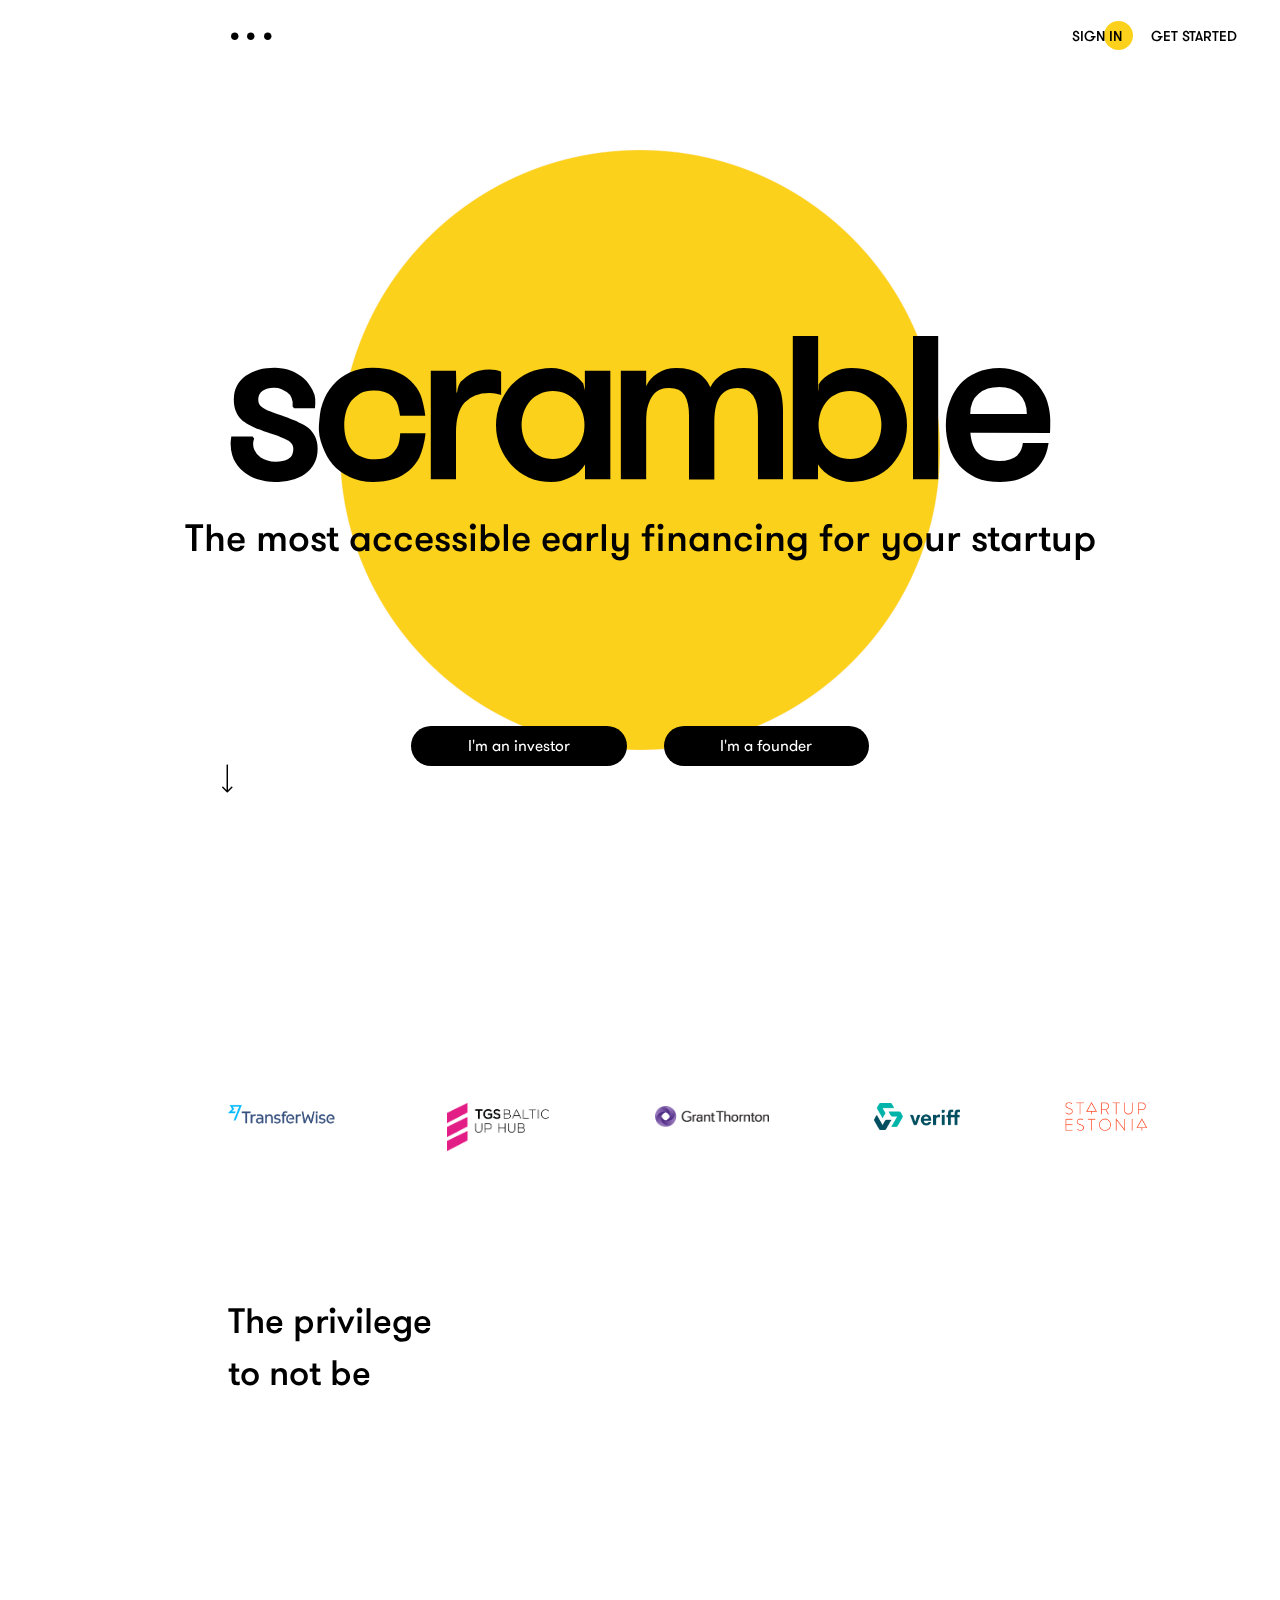
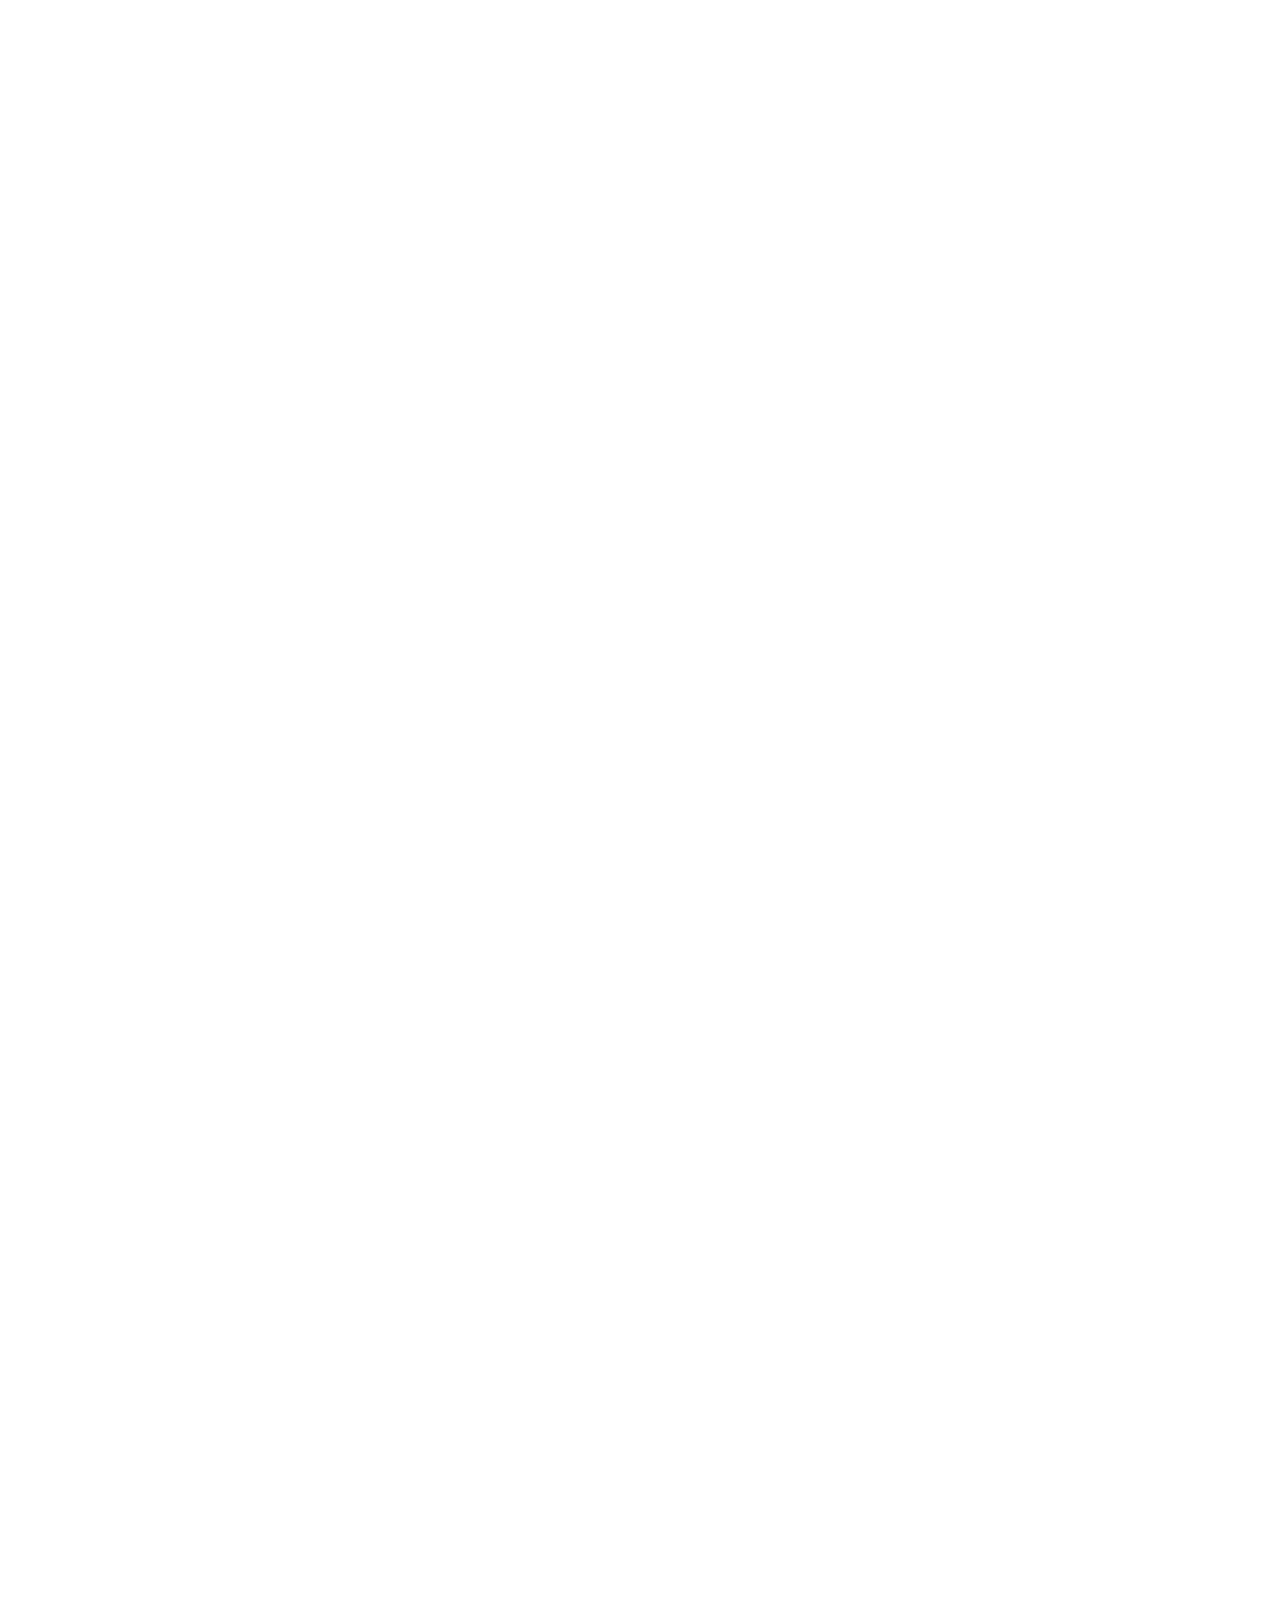
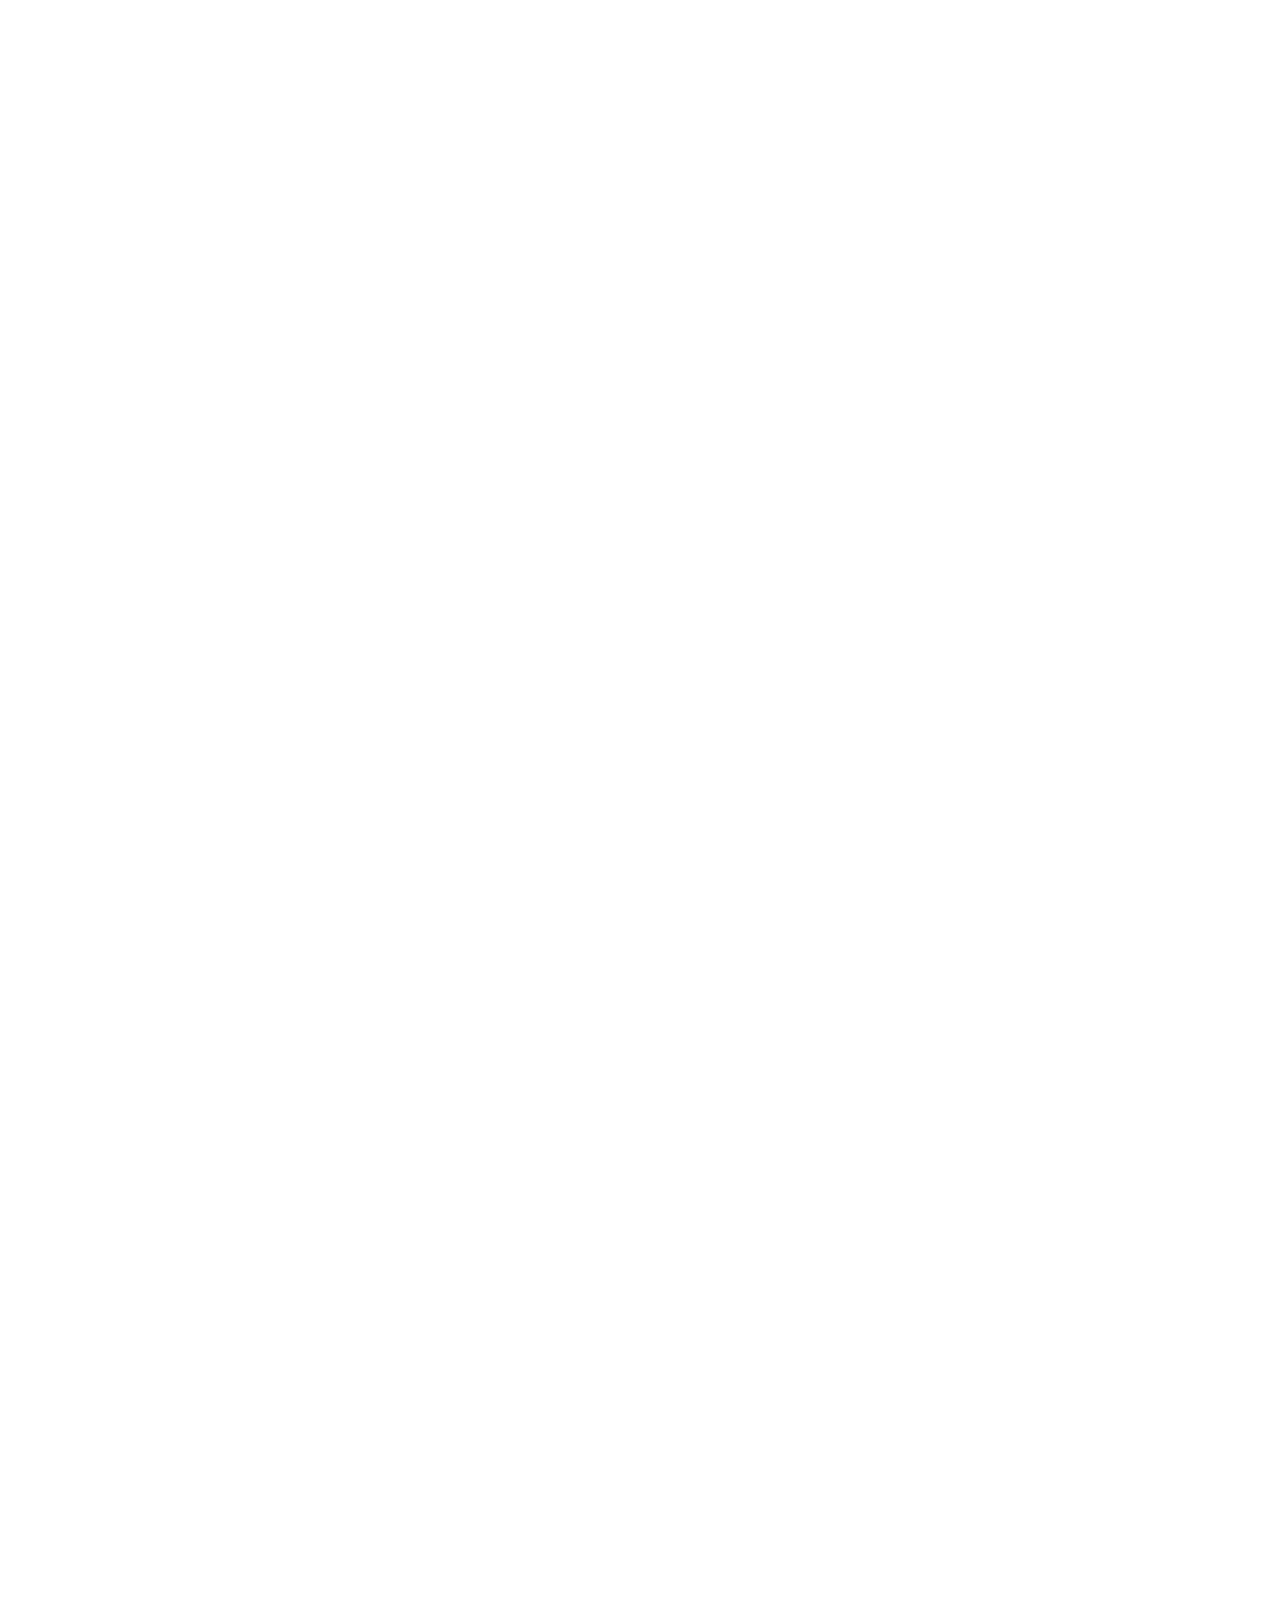
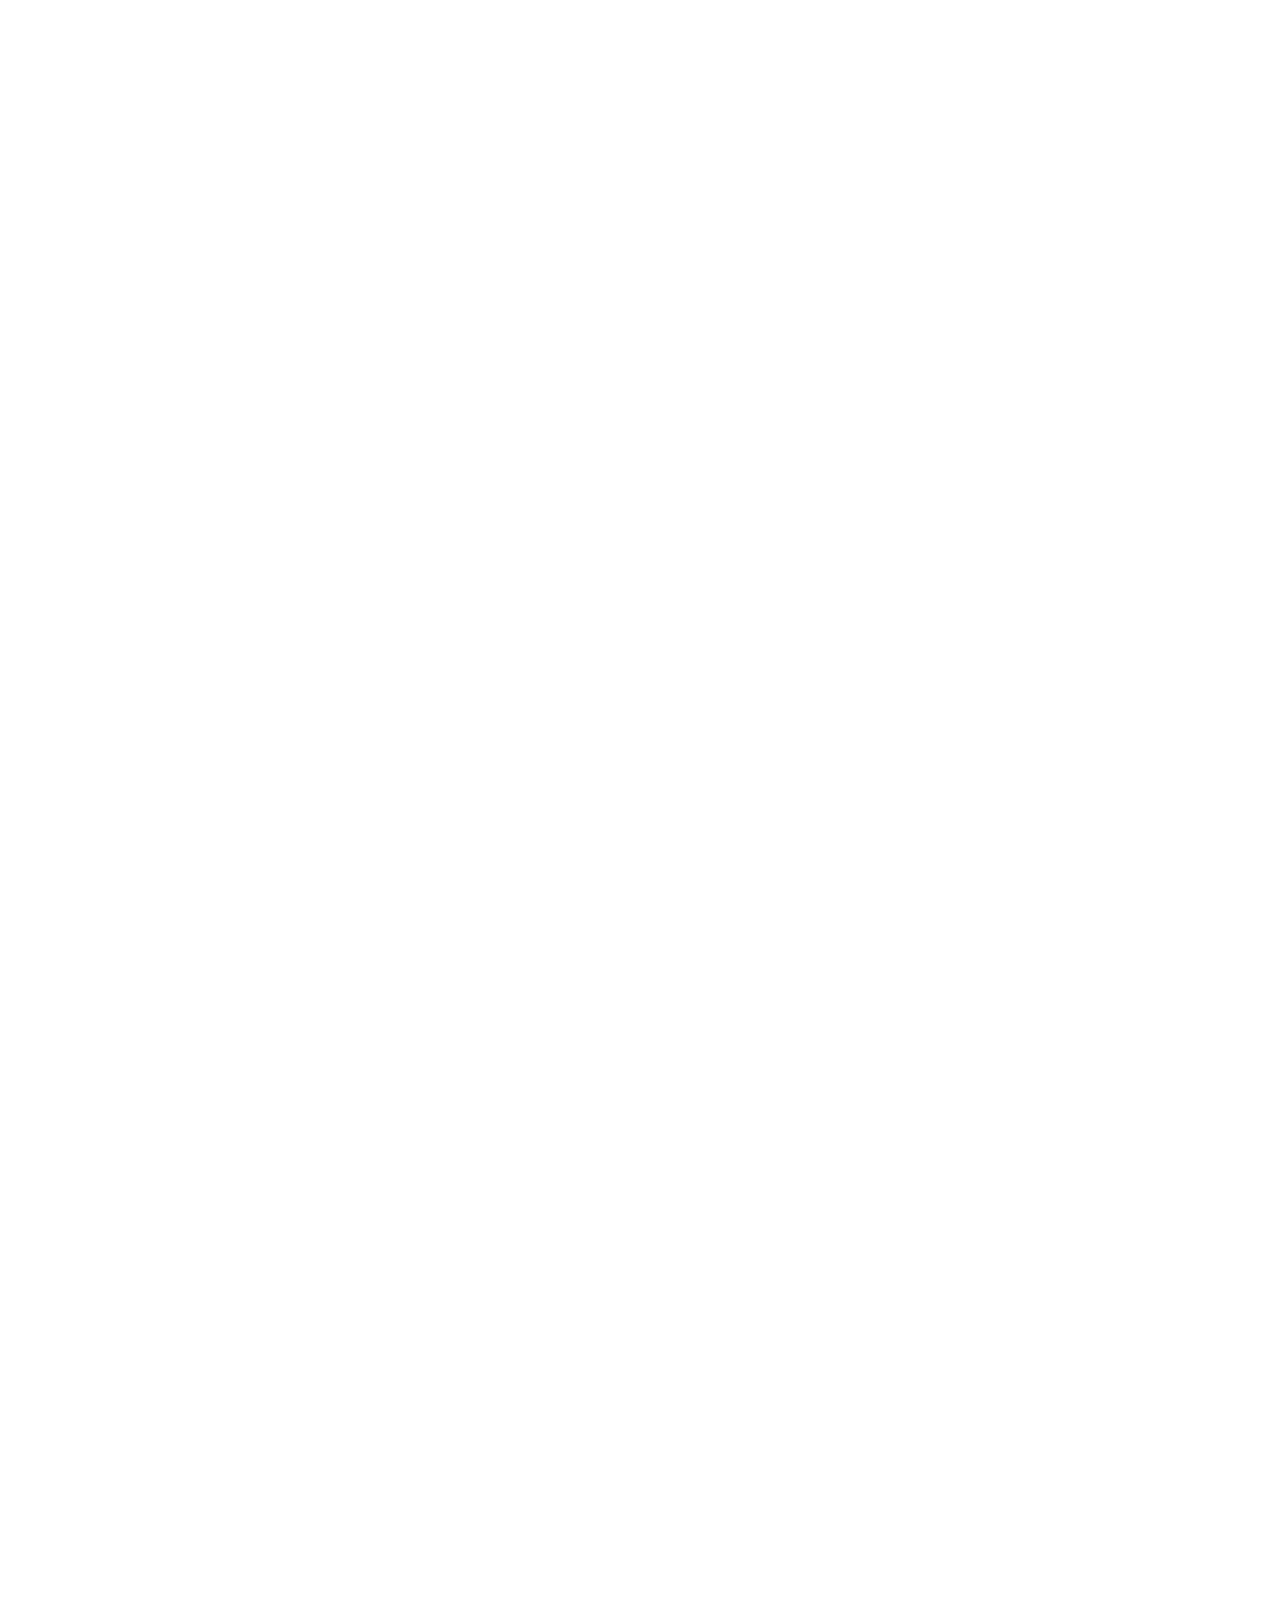
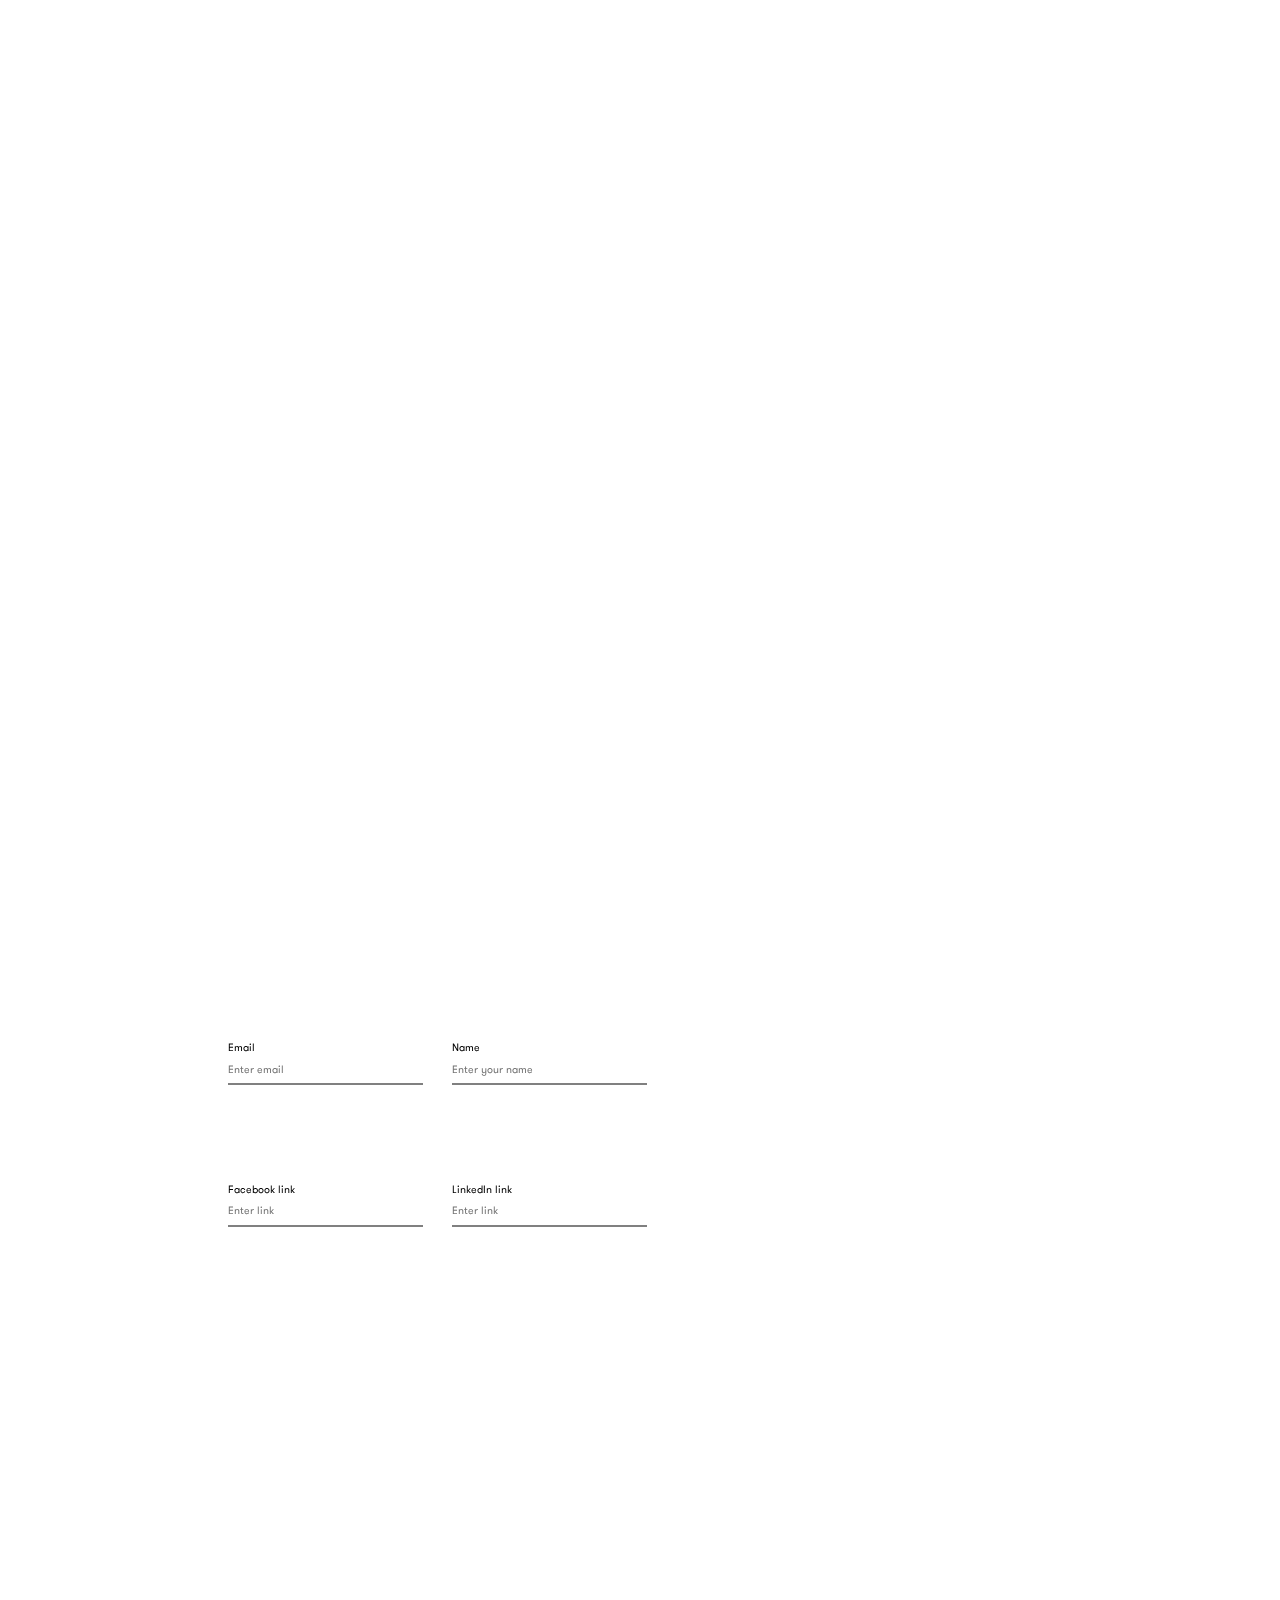
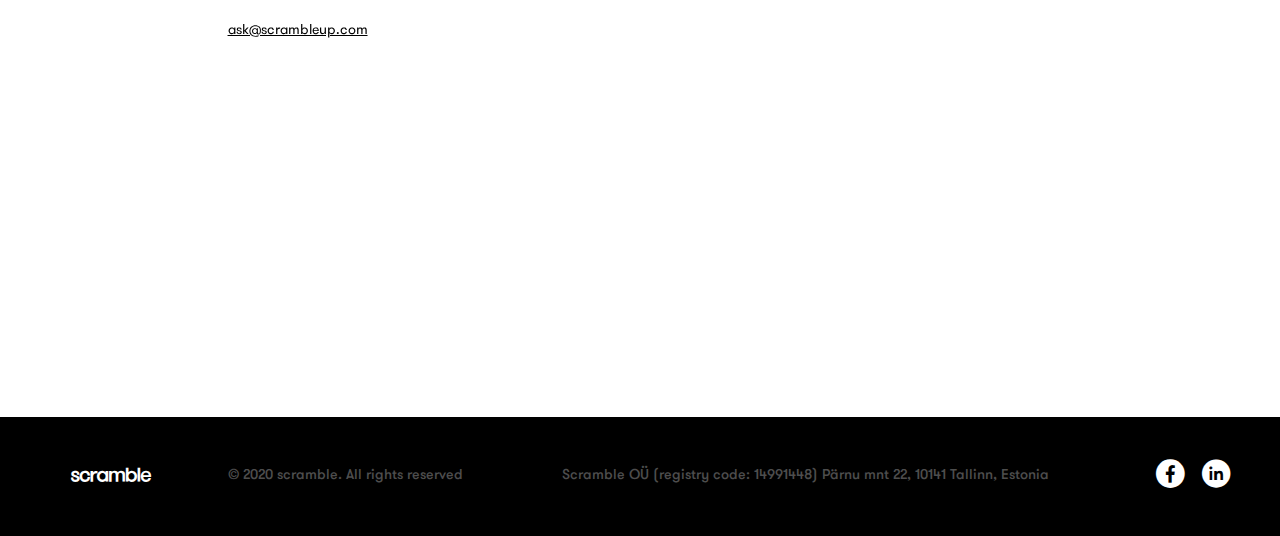
==== index.html @ a555b0b9 "Favicon and content update" ====
<!DOCTYPE html>
<html lang="en">
<head>
  <meta charset="utf-8">
  <meta http-equiv="X-UA-Compatible" content="IE=edge">
  <meta name="viewport" content="width=device-width, initial-scale=1"><!-- Begin Jekyll SEO tag v2.6.1 -->
  <title>scramble | secured startup loans</title>
  <meta name="generator" content="Jekyll v4.0.0"/>
  <meta property="og:title" content="scramble"/>
  <meta property="og:locale" content="en_US"/>
  <meta name="description" content="founder-to-founder growth financing community"/>
  <meta property="og:description" content="founder-to-founder growth financing community"/>
  <link rel="canonical" href="https://scrambleup.com/"/>
  <meta property="og:url" content="https://scrambleup.com/"/>
  <meta property="og:site_name" content="scramble"/>
  <script type="application/ld+json">
    {
      "publisher": {
        "@type": "Organization",
        "logo": {
          "@type": "ImageObject",
          "url": "https://scrambleup.com/favicon.png"
        }
      },
      "headline": "scramble",
      "description": "founder-to-founder growth financing community",
      "@type": "WebSite",
      "name": "scramble",
      "url": "https://scrambleup.com/",
      "@context": "https://schema.org"
    }</script>
  <!-- End Jekyll SEO tag -->
  <link rel="stylesheet" href="/assets/styles.css">
  <link type="application/atom+xml" rel="alternate" href="https://scrambleup.com/feed.xml" title="scramble"/>
  <!--[if lt IE 8]>
  <link rel="stylesheet" href="assets/ie7/ie7.css">
  <![endif]-->
</head>
<body class="loading">
<div id="loader">
  <div>
    <i class="scramble scramble-logo"></i>
    <i id="progress" class="scramble scramble-logo"></i>
  </div>
  <!-- <script src="/assets/loader.js" type="text/javascript"></script> -->
</div>
<header id="header">
  <nav id="main">
    <div class="logo">
      <a href="#header"><i class="scramble scramble-logo"></i></a>
      <!-- <p class="title">We&nbsp;are a&nbsp;friendly source for additional finance</p> -->
      <p class="title">The most accessible early financing for your startup</p>
      <div class="cs-main-links" style="margin-top: 0">
        <a href="https://scrambleup.com" class="cs-main-link">I'm an investor</a>
        <a href="#about" class="cs-main-link">I'm a founder</a>
      </div>
    </div>
    <a id="menu-c" class="" href="#"><i class="scramble scramble-cross"></i></a>
    <div id="menu">
      <div>
        <div class="dots">
          <span><i class="scramble scramble-dot"></i></span>
          <span><i class="scramble scramble-dot"></i></span>
          <span><i class="scramble scramble-dot"></i></span>
          <span><i class="scramble scramble-dot"></i></span>
          <span><i class="scramble scramble-dot"></i></span>
          <span><i class="scramble scramble-dot"></i></span>
        </div>
        <div class="links">
          <a href="#about">Who we are</a>
          <a href="#problem">Problem</a>
          <a href="#solution">Solution</a>
          <a href="#features">Features</a>
          <a href="#contact">Ready to start?</a>
          <a href="#readystart">Contact us</a>
        </div>
      </div>
    </div>
    <a id="login-o" class="dot" href="https://founder.scrambleup.com/sign-in/">Sign in</a>
    <a class="dot cs-getstarted" href="#contact" style="margin-left: 15px">GET STARTED</a>
  </nav>
</header>
<div id="login" class="hidden">
  <div class="login-wrapper">
    <div class="header">
      <div class="logo">
        <i class="scramble scramble-logo"></i>
      </div>
      <a id="login-c" class="dot" href="#"><i class="scramble scramble-cross"></i></a>
    </div>
    <div class="slide">
      <div class="row" style="justify-content: center;">
        <div class="col-20 mcol-60">
          <form>
            <label class="small">Login</label>
            <input type="email" placeholder="Enter email" name="email">
            <label class="small">Password</label>
            <input type="password" placeholder="Enter password" name="password">
            <br>
            <button type="submit" class="btn-outline-circle">Login</button>
          </form>
        </div>
      </div>
    </div>
    <div></div>
  </div>
</div>
<div id="bg-animations" class="header">
  <div class="dot"></div>
</div>
<main class="page-content" aria-label="Content">
  <section id="header">
    <div class="slide"></div>
  </section>
  <section id="about">
    <div class="slide">
      <div class="cs-sponsors-block">
        <p class="cs-sponsors-title">We are proud to work with</p>
        <div class="cs-sponsors-list">
          <a class="cs-sponsors-item">
            <img src="/assets/img/partners/transferwise.png" alt="sponsre">
          </a>

          <a class="cs-sponsors-item cs-sponsors-item-tgs">
            <img src="/assets/img/partners/TGS-Baltic-Up-Hub-transparent.png" alt="sponsre">
          </a>

          <a class="cs-sponsors-item">
            <img src="/assets/img/partners/0_grant_thornton_logo.jpg" alt="sponsre">
          </a>

          <a class="cs-sponsors-item cs-sponsors-item-veriff">
            <img src="/assets/img/partners/veriff.png" alt="sponsre">
          </a>

          <a class="cs-sponsors-item cs-sponsors-item-estonia">
            <img src="/assets/img/partners/startup_estonia.png" alt="sponsre">
          </a>
        </div>
      </div>
      <h1 class="cs-title headline">The privilege </br> to not be <span>rejected</span></h1>
      <p style="padding-right: 12rem">You’ve been investing in yourself for years: competitive college,
        impressive career, strong social networks. Yet when you need money for
        your startup, you’re “not good enough” in 90%+ cases*.
      </p>
      <p style="padding-right: 12rem">Scramble reinvents startup financing. You can get up to €100k loan per
        co-founder based on your background and connections. Because access
        to capital is a privilege that you’ve already earned.
      </p>
      <p class="cs-tooltip">*For example, only 1 out of 100+ applicants gets into Y Combinator, a well-known incubator</p>
    </div>
  </section>
  <section id="problem">
    <div class="slide">
      <div class="row">
        <div class="col-40 mcol-90">
          <p class="headline">For a&nbsp;startup founder, fundraising is&nbsp;the core business process</p>
          <p>Most early stage start-ups are &laquo;default dead&raquo;: <br class="md-none">they will cease to&nbsp;exist
            unless founders raise capital.</p>
        </div>
        <div class="col-60 md-none">
          <div class="row">
            <div class="col-25">
            </div>
            <div class="col-25">
              <div class="dot"></div>
            </div>
            <div class="col-25">
              <div class="dot"></div>
            </div>
            <div class="col-25">
              <div class="dot"></div>
            </div>
            <div class="col-25">
              <div class="dot"></div>
            </div>
            <div class="col-25">
              <div class="dot"></div>
            </div>
            <div class="col-25">
              <div class="dot"></div>
            </div>
            <div class="col-25">
              <div class="dot"></div>
            </div>
          </div>
        </div>
      </div>
      <div class="row">

        <div class="col-40 mcol-90">
          <div class="row">
            <div class="col-40 mcol-50">
              <div class="dot coin"></div>
            </div>
            <div class="d-none mcol-50">
              <div class="dot watch"></div>
            </div>
          </div>
        </div>
        <div class="col-60 mcol-100">
          <div class="row">
            <div id="fundrising-time" class="col-50 mcol-90">
              <p><span>15-50</span><span>%</span></p>
              <p>your time dealing with fundraising<br> one way or&nbsp;another</p>
            </div>
            <div class="col-25 md-none" style="position: relative;">
              <div class="dot"></div>
            </div>
          </div>
        </div>
      </div>
    </div>
    <script type="text/javascript">
      function shuffleArray(array) {
        for (var i = array.length - 1; i > 0; i--) {
          var j = Math.floor(Math.random() * (i + 1));
          var temp = array[i];
          array[i] = array[j];
          array[j] = temp;
        }
      }

      let p_dots_type = ['coin', 'watch'];
      // let p_dots_tooltip = ['Good time!', 'Bad time!'];
      let p_dots_type_length = p_dots_type.length;
      let p_dots = document.querySelectorAll("#problem .slide .dot");
      let p_dots_types_list = Array(p_dots.length).fill(0).fill(1, (p_dots.length / 2).toFixed(0));
      shuffleArray(p_dots_types_list);

      p_dots.forEach(function (item, i) {
        item.classList.contains("coin") || item.classList.contains("watch") ? 0 : item.classList.add(p_dots_type[p_dots_types_list[i]]);
        // let tooltip = document.createElement('span');
        // tooltip.innerHTML = p_dots_tooltip[p_dots_types_list[i]];
        // tooltip.className = "tooltip hide";

        item.addEventListener('click', function (e) {
          item.classList.toggle('clicked');
          // tooltip.classList.remove('hide');
          // setTimeout(function () {
          //   tooltip.classList.add('hide');
          // }, 1000);
        }, false);
      });
    </script>
  </section>
  <section id="problem1">
    <div class="slide">
      <div class="row">
        <div class="col-60 mcol-90">
          <p class="headline">Scramble enables </br>
            founders to get an up </br>
            to €250k startup loan.
          </p>
          <p class="headline">
            No equity. No collateral. </br>
            No BS.
          </p>
        </div>
        <div class="col-40 mcol-90">
          <div class="row">
            <div class="col-66" style="position: relative; margin-left: 5rem;">
              <div class="dot coin"></div>
              <!-- <div class="dot"></div> -->
              <!-- <span class="tooltip">Find investor,<br>if you have time</span> -->
            </div>
          </div>
        </div>
      </div>
      <div class="row cs-bs-row">
        <div class="spoiler cs-spoiler" >
          BS is a technical term invoked by founders when faced with the dark side of many traditional startup financing providers, including, but not limited to:
          <div>excessive communications via email, messengers, video chats, one-on-one interviews, many-on-one interviews, follow-up meetings, company visits, sponsored events, etc.;</div>
          <div>unpredictable and unstructured deal closing process, unclear timing and lack of deadline discipline, back-and-forth on specific terms, lack of clarity, reneging on promises, multiple requests for extra information and documentation, etc.;</div>
          <div>committee decision-making, bureaucracy, slow documentation turn-around, conditions precedent, conditions subsequent, disbursement tranches with KPIs, ongoing terms re-negotiations, etc.;</div>
          <div>hidden founder-unfriendly terms and provisions, excessive fine print, multiple extra charges and commissions, unreasonable insurance and service fees, etc.;</div>
          <div>arcane covenants and reporting requirements, highly customized metrics dashboards, etc.;</div>
          <div>governance complications, loss of agility, managerial time abuse, endless presentations, low value-add discussions, inability to deal with changing landscape and emergencies, etc.;</div>
          <div>disregard for the founding team’s vision, abuse of founders’ commitment to the company, backroom politics, conflicts of interest, self-dealing, accountability avoidance.</div>
        </div>
      </div>
    </div>
    <script type="text/javascript">
      let spoilers = document.querySelectorAll(".spoiler");
      spoilers.forEach(function (item) {
        item.insertAdjacentHTML('afterend', '<p class="toggle"><i class="scramble scramble-dot"></i><i class="scramble scramble-dot"></i><i class="scramble scramble-dot"></i></p>');
        item.nextSibling.addEventListener('click', function (e) {
          item.classList.toggle('more');
        }, false);
      });
    </script>
  </section>
  <section id="solution">
    <div class="slide">
      <div class="row">
        <div class="col-55 mcol-90">
          <p class="headline"> <b>Founders</b> play crucial role </br> in deciding who gets funded </br> on the platform</p>
          <p>Scramble provides  financing in a three-step process</p>
        </div>
        <div class="col-33 mcol-90" style="margin: 0.7rem 0 0 -0.6rem;"></div>
      </div>
      <div class="row">
        <div class="col-90 mcol-90">
          <ol class="dot v-scroll cs-threecircles">
            <li class="col-33 mcol-66">
              <p>Scramble pre-approves credit limit to each founder based on the estimate of lifetime personal income</p>
            </li>
            <li class="col-33 mcol-66">
              <p>Investors set preferences for the risk level and types of founders they want to fund</p>
            </li>
            <li class="col-33 mcol-66">
              <p>Founders decide who is actually funded using mutual insurance</p>
            </li>
          </ol>
        </div>
      </div>
      <div class="row d-none controls">
        <div class="mcol-33">
          <a href="" id="s_left" data-caption="prev" class="btn-outline-circle"><i
            class="scramble scramble-arrow-left"></i></a>
        </div>
        <div class="mcol-20 info">
          <span class="">1/3</span>
        </div>
        <div class="mcol-33">
          <a href="" id="s_right" data-caption="next" class="btn-outline-circle"><i
            class="scramble scramble-arrow-right"></i></a>
        </div>
      </div>
    </div>
    <script type="text/javascript">
      let s0_control_left = document.querySelector("#solution a#s_left");
      let s0_control_right = document.querySelector("#solution a#s_right");
      let s0_control_info = document.querySelector("#solution .info span");
      let s0_v_scroll = document.querySelector("#solution ol.dot");
      let s0_controls_targets = document.querySelectorAll("#solution ol.dot>li");

      let s0_v_scroll_current = 1;
      let s0_v_scroll_total = s0_controls_targets.length;

      let s0_scroll_x = Array.from(s0_controls_targets, item => item.offsetLeft);

      // console.log(s0_scroll_x);
      function xScrollTo(target, to) {
        const start = target.scrollLeft; // || target.scrollX || target.pageXOffset;
        const time = Date.now();
        const duration = 250;//Math.abs(start - to);

        if (duration !== 0) {
          requestAnimationFrame(step);
        }

        function step() {
          var dx = Math.min(1, (Date.now() - time) / duration);
          var pos = start + (to - start) * easeInOutQuad(dx);
          target.scrollTo(pos, 0);

          if (dx < 1) {
            requestAnimationFrame(step);
          }
        }
      }

      function easeInOutQuad(t) {
        return t < 0.5 ? 2 * t * t : -1 + (4 - 2 * t) * t;
      }

      function v_scroll(i) {

        // s0_v_scroll.scrollTo(s0_scroll_x[i-1],0);
        xScrollTo(s0_v_scroll, s0_scroll_x[i - 1]);
      }

      v_scroll(s0_v_scroll_current);

      [s0_control_left, s0_control_right].forEach(function (item) {
        item.addEventListener('click', function (e) {
          e.preventDefault();
          // console.log("in");
          // console.log(item.dataset.caption);
          s0_v_scroll_current += item.dataset.caption === "next" ? 1 : -1;

          s0_v_scroll_current = s0_v_scroll_current < 1 ? s0_v_scroll_total : s0_v_scroll_total < s0_v_scroll_current ? 1 : s0_v_scroll_current;

          v_scroll(s0_v_scroll_current);
        });
      });
      s0_v_scroll.addEventListener('scroll', function (e) {
        let curr = 1;
        let x_scroll = e.currentTarget.scrollLeft + e.currentTarget.clientWidth / 2;
        for (let i = 1; i < s0_v_scroll_total; i++) {
          // if ( x_scroll >= s0_scroll_x[i-1]
          //   && x_scroll < s0_scroll_x[i] ) {
          //   curr = i;
          // }
          // else
          if (x_scroll >= s0_scroll_x[i]) {
            curr = i + 1;
          }
        }
        // console.log(curr);
        s0_v_scroll_current = curr;
        s0_control_info.innerHTML = curr + " / " + s0_v_scroll_total;
        s0_controls_targets.forEach(function (target) {
          target.classList.remove("active");
        });
        s0_controls_targets[curr - 1].classList.add("active");
      });

    </script>
  </section>
  <section id="solution1">
    <div class="slide">
      <div class="row">
        <div class="col-40 mcol-90">
          <p class="headline">High-trust founder community</p>
          <p>
            Trust among founder members is at the heart of
            the value that <b>scramble</b> platform provides.
            Founders are mutually validated using peer-topeer mutual insurance mechanism
          </p>
        </div>
        <div class="col-40 mcol-90" style="margin: 0.7rem 0 0 0;"></div>
      </div>
      <div id="s1_faces" class="row" style="margin-top: 5rem;">
        <div class="col-20 mcol-50">
          <div class="btn-face">
            <div class="bg face-1" data-face="url('/assets/img/face1.png')"></div>
            <video muted playsinline poster="/assets/img/face1.png">
              <source src="/assets/img/bg-yellow/face1.mp4" type="video/mp4"></source>
            </video>
            <!-- <span class="tooltip hide">Hi, I'm James Franco <i class="">1</i></span> -->
            <div class="add"></div>
          </div>
        </div>
        <div class="col-20 mcol-50">
          <div class="btn-face">
            <div class="bg face-6" data-face="url('/assets/img/face6.png')"></div>
            <video muted playsinline poster="/assets/img/face6.png">
              <source src="/assets/img/bg-yellow/face6.mp4" type="video/mp4"></source>
            </video>
            <!-- <span class="tooltip hide">Hi, I'm <br>Joshua Doe <br><i class="">6</i></span> -->
            <div class="add"></div>
          </div>
        </div>
        <div class="col-20 mcol-50 md-none">
          <div class="btn-face">
            <div class="bg face-3" data-face="url('/assets/img/face3.png')"></div>
            <video muted playsinline poster="/assets/img/face3.png">
              <source src="/assets/img/bg-yellow/face3.mp4" type="video/mp4"></source>
            </video>
            <!-- <span class="tooltip hide">Hi, I'm Don Franco <i class="">3</i></span> -->
            <div class="add"></div>
          </div>
        </div>
        <div class="col-20 mcol-50 md-none">
          <div class="btn-face">
            <div class="bg face-4" data-face="url('/assets/img/face4.png')"></div>
            <video muted playsinline poster="/assets/img/face4.png">
              <source src="/assets/img/bg-yellow/face4.mp4" type="video/mp4"></source>
            </video>
            <!-- <span class="tooltip hide">Hi, I'm Felicia Franco <i class="">4</i></span> -->
            <div class="add"></div>
          </div>
        </div>
        <div class="col-20 mcol-50 md-none">
          <div class="btn-face">
            <div class="bg face-5" data-face="url('/assets/img/face5.png')"></div>
            <video muted playsinline poster="/assets/img/face5.png">
              <source src="/assets/img/bg-yellow/face5.mp4" type="video/mp4"></source>
            </video>
            <!-- <span class="tooltip hide">Hi, I'm <br>Joshua Doe <br><i class="">5</i></span> -->
            <div class="add"></div>
          </div>
        </div>
      </div>
    </div>
    <script type="text/javascript">
      let s1_faces = document.querySelector("#s1_faces");
      let s1_face_adds = s1_faces.querySelectorAll("#solution1 .btn-face .add");
      s1_face_adds.forEach(function (face_add) {
        let face = face_add.parentNode;
        let face_video = face.querySelector("video");
        // let face_tooltip = face.querySelector(".tooltip");

        face_add.addEventListener('click', function (e) {
          face.classList.toggle("selected");
          face.classList.add("playing");
          // face_tooltip.classList.remove("hide");
          if (s1_faces.querySelectorAll(".btn-face.selected").length > 0) {
            s1_faces.classList.add("selected");
          } else {
            s1_faces.classList.remove("selected");
          }
          face_video.play();
        });
        face_video.addEventListener('ended', function (e) {
          face.classList.remove("playing");
          // face_tooltip.classList.add("hide");
        });
      });
    </script>
  </section>
  <section id="solution2">
    <div class="slide">
      <div class="row">
        <div class="col-40 mcol-90" style="padding-top: 3rem;">
          <p class="headline">Mutual insurance pool is your calculated bet on the trustworthy founders</p>
        </div>
        <div class="col-60 mcol-90" style="margin-bottom: 3em;">
          <svg xmlns="http://www.w3.org/2000/svg" viewBox="0 0 400 50">
            <defs>
              <marker id="arrowhead" viewBox="0 0 10 10" refX="9" refY="5" markerWidth="6" markerHeight="6"
                      orient="auto">
                <path d="M 0 0 L 10 5 L 0 10"></path>
              </marker>
            </defs>
            <g fill="none" stroke="black" stroke-width="2" marker-end="url(#arrowhead)">
              <path id="arrow-1" d="M100,45 Q 200,-40 300,45">
                <animate attributeType="XML" attributeName="d"
                         begin="2s" dur="2s" fill="remove" repeatCount="indefinite"
                         keyTimes="0;0.2;0.4;0.6;0.8;1"
                         values="M100,45 Q 100,45 105,40;
                              M100,45 Q 125,25 150,13;
                              M100,45 Q 150,5 200,5;
                              M100,45 Q 175,-20 250,13;
                              M100,45 Q 200,-40 300,45;
                              M100,45 Q 200,-40 300,45;"/>
              </path>
            </g>
          </svg>
          <div class="row">
            <div class="col-40">
              <div class="btn-face">
                <div class="bg face-1"></div>
                <video muted playsinline poster="/assets/img/face1.png">
                  <source src="/assets/img/bg-yellow/face1.mp4" type="video/mp4"></source>
                </video>
              </div>
            </div>
            <div class="col-40" style="margin-left: auto">
              <div class="btn-face">
                <div class="bg face-6"></div>
                <video muted playsinline poster="/assets/img/face6.png">
                  <source src="/assets/img/bg-yellow/face6.mp4" type="video/mp4"></source>
                </video>
              </div>
            </div>
          </div>
          <svg xmlns="http://www.w3.org/2000/svg" viewBox="0 0 400 50">
            <defs>
              <marker id="arrowhead" viewBox="0 0 10 10" refX="9" refY="5" markerWidth="6" markerHeight="6"
                      orient="auto">
                <path d="M 0 0 L 10 5 L 0 10"></path>
              </marker>
            </defs>
            <g fill="none" stroke="black" stroke-width="2" marker-end="url(#arrowhead)">
              <path id="arrow-1" d="M300,5 Q 200,90 100,5">
                <animate attributeType="XML" attributeName="d"
                         begin="2s" dur="2s" fill="remove" repeatCount="indefinite"
                         keyTimes="0;0.2;0.4;0.6;0.8;1"
                         values="M300,5 Q 300,5 295,10;
                              M300,5 Q 275,25 250,35;
                              M300,5 Q 250,45 200,45;
                              M300,5 Q 225,70 150,35;
                              M300,5 Q 200,90 100,5;
                              M300,5 Q 200,90 100,5;"/>
              </path>
            </g>
          </svg>
        </div>
      </div>
      <div class="row">
        <div class="col-50 mcol-90" style="display: flex; align-items: flex-start; margin-top: -4rem;">
          <ul class="sm-dot hidden">
            <li class="col-50 mcol-100">Startups in a pool agree to insure investors against default by a founder on her/his personal obligations. Insurance is triggered if a founder of a failed startup refuses to repay their startup’s debt from personal income</li>
            <li class="col-50 mcol-100">Startups contribute up to 20% of the principal borrowed for mutual insurance</li>
            <li class="col-50 mcol-100">Each startup voluntarily selects their mutual insurance partners. A startup must have at least 4 mutual insurance partners to be eligible for funding</li>
            <li class="col-50 mcol-100">No&nbsp;more than&nbsp;25% of&nbsp;the loan amount per one swap partner</li>
          </ul>
          <a class="btn-add"></a>
        </div>
        <!-- <div class="col-10">
        </div> -->
      </div>
    </div>
    <script type="text/javascript">
      let s2_ul_sm_dot = document.querySelector("#solution2 ul.sm-dot");
      let s2_svg = document.querySelectorAll("#solution2 svg");
      let s2_face_videos = document.querySelectorAll("#solution2 .btn-face video");
      s2_face_videos.forEach(function (v) {
        v.pause();
      });
      s2_svg.forEach(function (svg) {
        svg.pauseAnimations();
      });
      document.querySelector("#solution2 .btn-add").addEventListener('click', function (e) {
        // console.log(s2_svg)
        s2_svg.forEach(function (svg) {
          svg.animationsPaused() ? svg.unpauseAnimations() : svg.pauseAnimations();
        });
        s2_face_videos.forEach(function (v) {
          v.play();
        });
        this.classList.toggle('visible');
        s2_ul_sm_dot.classList.toggle('visible');
        s2_ul_sm_dot.classList.toggle('hidden');

      });

    </script>
  </section>


  <section id="solution3">
    <div class="slide">
      <div class="row cs-financing">
        <div class="col-50 mcol-90 cs-financing-block" style="position: relative; min-height: 15em;">
          <div class="s3_targets active">
            <!-- <p class="headline">Your financing works well in&nbsp;case of&nbsp;both company success and failure</p> -->
            <p class="headline">Financing remains founder-friendly regardless if&nbsp;your company succeeds or&nbsp;fails</p>
            <p></p>
          </div>
          <div class="s3_targets">
            <p class="headline">If&nbsp;my&nbsp;company succeeds</p>
            <!-- <p>In&nbsp;this case, even if&nbsp;all pairs of&nbsp;swaps fail, the cost of&nbsp;money will still be&nbsp;10&nbsp;times lower than for equity investments</p> -->
            <p>Worst case, I repay 1.2x the original principal. That would happen if startups I selected for a mutual insurance pool have failed and then their founders refused/failed to repay their personal obligations. In such worst case, my own cost of money is still 10x lower than for an equity investment</p>
          </div>
          <div class="s3_targets">
            <p class="headline">If&nbsp;my&nbsp;company fails</p>
            <!-- <p <p>at&nbsp;least part (if&nbsp;not all) of&nbsp;my&nbsp;debt will be&nbsp;repaid <br>by&nbsp;successful swap pairs</p> -->
            <p>My mutual insurance partners will keep repaying my debt to the investors on the original schedule. In the meantime, I have 60 months to gradually repay the unpaid original borrowed amount at a low interest rate (5%) back to my insurance partners. I’m not personally liable for the unpaid accumulated interest, late payment charges, or other fees of my failed startup</p>
          </div>
          <!-- <div style="padding: 7rem;"></div> -->
        </div>
        <div class="col-50 mcol-90">
          <div class="row cs-financing-buttons">
            <div class="col-33 md-none">
            </div>
            <div class="col-33 mcol-50">
              <a class="btn-outline-circle" data-target="1">Success</a>
            </div>
            <div class="col-33 mcol-50">
              <a class="btn-outline-circle" data-target="2">Failure</a>
            </div>
          </div>
        </div>
      </div>
      <div class="row faces md-none">
        <div class="col-30" style="position: relative;">
          <div class="row">
            <div class="col-40" style="margin-top: 5rem;">
              <div id="s3-arrow-6" class="left" style="width: 14rem; height: 2rem;">
                <svg xmlns="http://www.w3.org/2000/svg" viewBox="0 0 115 16">
                  <defs>
                    <marker id="startarrow" viewBox="0 0 10 10" refX="5" refY="5" markerWidth="4" markerHeight="4"
                            orient="auto">
                      <path d="M 0 5 L 10 0 L 10 10"></path>
                    </marker>
                    <marker id="endarrow" viewBox="0 0 10 10" refX="5" refY="5" markerWidth="4" markerHeight="4"
                            orient="auto">
                      <path d="M 0 0 L 10 5 L 0 10"></path>
                    </marker>
                  </defs>
                  <path fill="none" stroke="black" stroke-width="1.5" marker-end="url(#endarrow)"
                        d="M110,5 Q 50,20 5,5">

                  </path>
                </svg>
              </div>
              <div class="btn-face">
                <div class="bg face-6"></div>
                <video muted playsinline poster="/assets/img/face6.png">
                  <source src="/assets/img/bg-yellow/face6.mp4" type="video/mp4"></source>
                </video>
              </div>
            </div>
            <div class="col-40">
              <div id="s3-arrow-7" class="left" style="width: 6rem;">
                <svg xmlns="http://www.w3.org/2000/svg" viewBox="0 0 50 20">
                  <defs>
                    <marker id="startarrow" viewBox="0 0 10 10" refX="9" refY="5" markerWidth="4" markerHeight="4"
                            orient="auto">
                      <path d="M 0 5 L 10 0 L 10 10"></path>
                    </marker>
                    <marker id="endarrow" viewBox="0 0 10 10" refX="9" refY="5" markerWidth="4" markerHeight="4"
                            orient="auto">
                      <path d="M 0 0 L 10 5 L 0 10"></path>
                    </marker>
                  </defs>
                  <path fill="none" stroke="black" stroke-width="1.5" marker-end="url(#endarrow)" d="M45,15 Q 35,5 5,5">

                  </path>
                </svg>
              </div>
              <div class="btn-face">
                <div class="bg face-7"></div>
                <video muted playsinline poster="/assets/img/face7.png">
                  <source src="/assets/img/bg-yellow/face7.mp4" type="video/mp4"></source>
                </video>
              </div>
            </div>
            <div class="col-40" style="margin: auto;">
              <div id="s3-arrow-3" class="left" style="margin-top: 0; width: 9rem;">
                <svg xmlns="http://www.w3.org/2000/svg" viewBox="0 0 70 25">
                  <defs>
                    <marker id="startarrow" viewBox="0 0 10 10" refX="9" refY="5" markerWidth="4" markerHeight="4"
                            orient="auto">
                      <path d="M 0 5 L 10 0 L 10 10"></path>
                    </marker>
                    <marker id="endarrow" viewBox="0 0 10 10" refX="9" refY="5" markerWidth="4" markerHeight="4"
                            orient="auto">
                      <path d="M 0 0 L 10 5 L 0 10"></path>
                    </marker>
                  </defs>
                  <path fill="none" stroke="black" stroke-width="1.5" marker-end="url(#endarrow)"
                        d="M65,5 Q 40,20 5,20">

                  </path>
                </svg>
              </div>
              <div class="btn-face">
                <div class="bg face-3"></div>
                <video muted playsinline poster="/assets/img/face3.png">
                  <source src="/assets/img/bg-yellow/face3.mp4" type="video/mp4"></source>
                </video>
              </div>
            </div>
          </div>
        </div>
        <div class="col-25">
          <div class="btn-face">
            <div class="bg face-1"></div>
            <video muted playsinline poster="/assets/img/face1.png">
              <source src="/assets/img/bg-yellow/face1.mp4" type="video/mp4"></source>
            </video>
          </div>
        </div>
        <div class="col-30" style="position: relative; margin-left: 3rem;">
          <div class="row faces">
            <div class="col-40">
              <div id="s3-arrow-2" class="right" style="width: 5rem; margin-left: -5rem; height:2rem;">
                <svg xmlns="http://www.w3.org/2000/svg" viewBox="0 0 40 16">
                  <defs>
                    <marker id="startarrow" viewBox="0 0 10 10" refX="9" refY="5" markerWidth="4" markerHeight="4"
                            orient="auto">
                      <path d="M 0 5 L 10 0 L 10 10"></path>
                    </marker>
                    <marker id="endarrow" viewBox="0 0 10 10" refX="9" refY="5" markerWidth="4" markerHeight="4"
                            orient="auto">
                      <path d="M 0 0 L 10 5 L 0 10"></path>
                    </marker>
                  </defs>
                  <path fill="none" stroke="black" stroke-width="1.5" marker-end="url(#endarrow)" d="M5,15 Q 20,5 35,5">

                  </path>
                </svg>
              </div>
              <div class="btn-face">
                <div class="bg face-2"></div>
                <video muted playsinline poster="/assets/img/face2.png">
                  <source src="/assets/img/bg-yellow/face2.mp4" type="video/mp4"></source>
                </video>
              </div>
            </div>
            <div class="col-40" style="margin-top: 4rem; margin-left: auto;">
              <div id="s3-arrow-5" class="right" style="width: 18rem; margin-left: -18rem;">
                <svg xmlns="http://www.w3.org/2000/svg" viewBox="0 0 144 22">
                  <defs>
                    <marker id="startarrow" viewBox="0 0 10 10" refX="9" refY="5" markerWidth="4" markerHeight="4"
                            orient="auto">
                      <path d="M 0 5 L 10 0 L 10 10"></path>
                    </marker>
                    <marker id="endarrow" viewBox="0 0 10 10" refX="9" refY="5" markerWidth="4" markerHeight="4"
                            orient="auto">
                      <path d="M 0 0 L 10 5 L 0 10"></path>
                    </marker>
                  </defs>
                  <path fill="none" stroke="black" stroke-width="1.5" marker-end="url(#endarrow)"
                        d="M5,10 Q 70,20 140,5">

                  </path>
                </svg>
              </div>
              <div class="btn-face">
                <div class="bg face-5"></div>
                <video muted playsinline poster="/assets/img/face5.png">
                  <source src="/assets/img/bg-yellow/face5.mp4" type="video/mp4"></source>
                </video>
              </div>
            </div>
            <div class="col-40" style="margin-left: 4rem;">
              <div id="s3-arrow-4" class="right" style="width: 10rem; margin-left: -10rem; margin-top: 1rem;">
                <svg xmlns="http://www.w3.org/2000/svg" viewBox="0 0 80 30">
                  <defs>
                    <marker id="startarrow" viewBox="0 0 10 10" refX="9" refY="5" markerWidth="4" markerHeight="4"
                            orient="auto">
                      <path d="M 0 5 L 10 0 L 10 10"></path>
                    </marker>
                    <marker id="endarrow" viewBox="0 0 10 10" refX="9" refY="5" markerWidth="4" markerHeight="4"
                            orient="auto">
                      <path d="M 0 0 L 10 5 L 0 10"></path>
                    </marker>
                  </defs>
                  <path fill="none" stroke="black" stroke-width="1.5" marker-end="url(#endarrow)"
                        d="M3,2 Q 30,20 75,25">

                  </path>
                </svg>
              </div>
              <div class="btn-face">
                <div class="bg face-4"></div>
                <video muted playsinline poster="/assets/img/face4.png">
                  <source src="/assets/img/bg-yellow/face4.mp4" type="video/mp4"></source>
                </video>
              </div>
            </div>
          </div>
        </div>
      </div>
    </div>
    <script type="text/javascript">
      let s3_controls = document.querySelectorAll("#solution3 a.btn-outline-circle");
      let s3_controls_targets = document.querySelectorAll("#solution3 div.s3_targets");
      let s3_faces = document.querySelector("#solution3 div.faces");
      let s3_svg = document.querySelectorAll("#solution3 svg");
      let s3_svg_p = document.querySelectorAll("#solution3 svg path");
      let s3_v_1 = s3_faces.querySelectorAll(".btn-face .bg.face-1+video");
      let s3_v_2 = s3_faces.querySelectorAll(".btn-face .bg:not(.face-1)+video");

      // function s3_target_height_onresize() {
      //   let s3_target_parent, s3_target_height = 0;
      //   s3_controls_targets.forEach(function(item) {
      //     console.log("Resize detected in s3");
      //     s3_target_parent = item.parentElement;
      //     s3_target_height = Math.max(s3_target_height, item.clientHeight);
      //   });
      //   s3_target_parent.style.minHeight = s3_target_height+"px";
      //   console.log(s3_target_parent, s3_target_height);
      // }
      // window.addEventListener("resize", function() {
      //     setTimeout(function() {
      //       s3_target_height_onresize();
      //     }, 566);
      //   },
      // false);

      // s3_target_height_onresize();

      s3_svg.forEach(function (svg) {
        svg.style.opacity = 0;
        svg.pauseAnimations();
      });
      s3_controls.forEach(function (item) {
        item.addEventListener('mouseover', function (e) {
          // console.log("in");

          s3_controls_targets.forEach(function (target) {
            target.classList.remove("active");
          });
          s3_svg.forEach(function (svg) {
            svg.style.opacity = 1;
            // svg.unpauseAnimations();
          });
          if (item.dataset.target - 1) {
            s3_faces.classList.add("failure");
            s3_faces.classList.remove("success");
            s3_v_2.forEach(function (v) {
              v.play();
            });
            // console.log("in 1");

          } else {
            s3_faces.classList.add("success");
            s3_faces.classList.remove("failure");
            s3_v_1.forEach(function (v) {
              v.play();
            });
            // console.log("in 2");
          }
          s3_svg_p.forEach(function (p) {
            if (item.dataset.target - 1) {
              p.setAttribute("marker-start", "url(#startarrow)");
              p.setAttribute("marker-end", "");
            } else {
              p.setAttribute("marker-end", "url(#endarrow)");
              p.setAttribute("marker-start", "");
            }
          });
          s3_controls_targets[item.dataset.target].classList.add("active");
        }, false);
        item.addEventListener('mouseout', function (e) {
          // console.log("out");
          s3_faces.classList.remove("failure");
          s3_faces.classList.remove("success");
          s3_v_1.forEach(function (v) {
            v.pause();
            v.currentTime = 0;
          });
          s3_v_2.forEach(function (v) {
            v.pause();
            v.currentTime = 0;
          });

          s3_controls_targets.forEach(function (target) {
            target.classList.remove("active");
          });
          s3_svg.forEach(function (svg) {
            svg.style.opacity = 0;
            // svg.pauseAnimations();
          });
          s3_controls_targets[0].classList.add("active");
        }, false);
      });
    </script>
  </section>
  <section id="solution4">
    <div class="slide">
      <div class="row">
        <div class="col-50 mcol-90" style="padding-right: 5rem;">
          <p class="headline"><b>Scramble</b> fits unique niche relative to&nbsp;classic financing providers</p>
          <p>Available when business success is&nbsp;still highly uncertain. Convenient and informal
            process</p>
        </div>
        <div class="col-50 mcol-90" style="margin-top: 0.5rem;padding-left: 4rem;padding-right: 8rem;"></div>
      </div>
      <div class="row">
        <div class="col-100 mcol-100" style="padding-right: 9rem;">
          <ul class="radio" style="margin-top: 4rem; margin-bottom: 15em;">
            <li class="active">vs. early-stage investors
              <ul>
                <li class="scramble-coins">10x less expensive</li>
                <li class="scramble-graph">Not limited to&nbsp;the &lsquo;next google/uber&rsquo; technology start-ups
                </li>
                <li class="scramble-feather">Zero involvement in&nbsp;management</li>
              </ul>
            </li>
            <li>vs. alternative lenders
              <ul>
                <li class="scramble-notebook">Financing not capped at 3-5x monthly revenue</li>
                <li class="scramble-shield">Safe in&nbsp;case of&nbsp;business failure&nbsp;&mdash; no&nbsp;hidden
                  charges or&nbsp;&laquo;unconventional&raquo; collection methods
                </li>
                <li class="scramble-money">Earliest financing available - can have no revenue or be unprofitable</li>
              </ul>
            </li>
            <li>vs. classic banks
              <ul>
                <li class="scramble-wallet">Not interested in&nbsp;your personal credit history or&nbsp;assets</li>
                <li class="scramble-notebook">Business can be&nbsp;just three months old and unproﬁtable</li>
                <li class="scramble-smile">Decisions made by&nbsp;peer founders, not bureaucrats</li>
              </ul>
            </li>
          </ul>
        </div>
      </div>
    </div>
    <script type="text/javascript">
      let ul_radio_li = document.querySelectorAll("ul.radio li");
      ul_radio_li.forEach(function (item) {
        item.addEventListener('click', function (e) {
          ul_radio_li.forEach(function (li) {
            li.classList.remove('active');
          });
          item.classList.add('active');
        }, false);
      });
    </script>
  </section>
  <section id="features">
    <div class="slide">
      <div class="row">
        <div class="col-40 mcol-90">
          <p class="headline" style="margin-bottom: 3rem;">Key financing features</p>
        </div>
      </div>
      <ul class="row dot">
        <li class="col-33 mcol-50">
          <p class="headline">€100’000</p>
          <p> maximum amount per&nbsp;founder</p>
        </li>
        <li class="col-33 mcol-50">
          <p class="headline">3&nbsp;<small>months</small></p>
          <p>Can be extended or refinanced multiple times</p>
        </li>
        <li class="col-33 mcol-50">
          <p class="headline">60<small> months</small></p>
          <p>To repay personal debt in case of startup failure</p>
        </li>
        <li class="col-33 mcol-50">
          <p class="headline"><small>Zero interest</small></p>
          <p>Within 3-months grace period</p>
        </li>
        <li class="col-33 mcol-50">
          <p class="headline">7-10%</p>
          <p>Origination fee</p>
        </li>
        <li class="col-33 mcol-50">
          <p class="headline">2&nbsp;<small>x</small></p>
          <p>Maximum exposure if all swap partners fail</p>
        </li>
      </ul>
    </div>
  </section>
  <section id="contact">
    <div class="slide">
      <div class="row">
        <div class="col-50 mcol-100">
          <p class="headline">Ready to start?</p>
        </div>
        <div class="col-55 mcol-100">
          <p style="padding-right: 8rem;">Scramble is an invitation-only founder community. Please, share your LinkedIn or Facebook profile with us. We will check in with our current founder members and get back to you!</p>
        </div>
      </div>
      <!-- <form id="contact_form" name="contact-form" accept-charset="utf-8" action="/send.php" method="post"> -->
      <form id="contact_form" name="contact-form" accept-charset="utf-8" action="https://founder.scrambleup.com/api/email/" method="post">
        <input type="text" name="_gotcha" style="display:none"/>
        <div class="row" style="margin-top: 1.5em;">
          <div class="col-50 mcol-100">

            <div class="row cs-form-row" style="margin-top: 5em; margin-right: 4rem;">
              <div class="col-50 mcol-100">
                <label class="small">Email</label>
                <input name="email" type="email" placeholder="Enter email" required>
              </div>
              <div class="col-50 mcol-100">
                <label class="small">Name</label>
                <input name="name" type="text" placeholder="Enter your name" required>
              </div>
            </div>
            <div class="row cs-form-row" style="margin-top: 5em; margin-right: 4rem;">
              <div class="col-50 mcol-100">
                <label class="small">Facebook link</label>
                <input name="fb-link" id="fb-link" type="url" placeholder="Enter link" required>
              </div>
              <div class="col-50 mcol-100">
                <label class="small">LinkedIn link</label>
                <input name="li-link" id="li-link" type="url" placeholder="Enter link" required>
              </div>
            </div>
          </div>
          <div class="col-33 mcol-90" style="padding-left: 3rem; margin-top: 1.5em;">
            <button type="submit" class="btn-outline-circle">Send</button>
          </div>
        </div>
      </form>
    </div>
  </section>
  <section id="readystart">
    <div class="slide">
      <div class="row">
        <div class="col-100 mcol-100">
          <p class="headline">Want to&nbsp;learn more?</p>
        </div>
      </div>

      <div class="row">
        <div class="col-50 mcol-100">
          <p style="padding-right: 8rem;">Email us with any questions and we'll be in touch with you as soon as possible.</p>
          <div class="contact-information">
            <p>Email:</p>
            <a href="mailto:ask@scrambleup.com">ask@scrambleup.com</a>
          </div>
        </div>
      </div>
    </div>
  </section>

  <script>
    var form = document.getElementById('contact_form');
    var button = form.querySelector('button[type=submit].btn-outline-circle');
    var fbInput = document.getElementById('fb-link');
    var liInput = document.getElementById('li-link');

    fbInput.onchange = function (e) {
      if (e.target.value) {
        liInput.removeAttribute('required');
      } else {
        liInput.setAttribute('required', true);
      }
    }

    liInput.onchange = function (e) {
      if (e.target.value) {
        fbInput.removeAttribute('required');
      } else {
        fbInput.setAttribute('required', true);
      }
    }

    // Append the form status
    var formStatus = document.createElement('div');
    // formStatus.setAttribute('class', 'form-status alert');
    // form.appendChild(formStatus);

    form.onsubmit = function (e) {
      // Stop the regular form submission
      e.preventDefault();
      button.disabled = true;
      button.classList.add("sending");
      button.innerHTML = "Sending...";
      // Collect the form data while iterating over the inputs
      var data = {};
      for (var i = 0, ii = form.length; i < ii; ++i) {
        var input = form[i];
        if (input.name && input.value) {
          data[input.name] = input.value;
        }
      }

      if (Object.entries(data).length) {
        // Construct an HTTP request
        var xhr = new XMLHttpRequest();
        xhr.open(form.method, form.action, true);
        xhr.setRequestHeader('Accept', 'application/json; charset=utf-8');
        xhr.setRequestHeader('Content-Type', 'application/json; charset=UTF-8');

        xhr.send(JSON.stringify(data));

        // Callback function
        xhr.onloadend = function (response) {
          if (response.target.status === 0) {
            // Failed XmlHttpRequest should be considered an undefined error.
            // formStatus.className += ' alert-danger';
            button.classList.add("error");
            // formStatus.innerHTML = form.dataset.formError;

          } else if (response.target.status === 400 || response.target.status === 500) {
            // Bad Request
            // formStatus.className += ' alert-danger';
            button.classList.add("error");
            button.innerHTML = "Send";
            button.disabled = false;
            button.classList.remove("sending");
            // formStatus.innerHTML = JSON.parse(responseText).error;

          } else if (response.target.status === 200) {
            // Success
            formStatus.className += ' alert-success';
            // formStatus.innerHTML = form.dataset.formSuccess;
            button.innerHTML = "Done";
          }
        };
      } else {
        button.disabled = false;
        button.classList.remove("sending");
        button.innerHTML = "Send";
        console.log("Enter one link, at least...");
      }
    };
  </script>


</main>
<nav class="header" id="side">
  <div>
    <a href="#header" id="up" data-caption="prev" class="btn-outline-circle hover-caption"><i
      class="scramble scramble-arrow-up"></i></a>
    <a href="#about" id="down" data-caption="next" class="btn-outline-circle hover-caption"><i
      class="scramble scramble-arrow-down"></i></a>
  </div>
</nav>
<footer>
  <div class="logo"><i class="scramble scramble-logo"></i></div>
  <div class="copyright muted">&copy; 2020 scramble. All rights reserved</div>
  <div class="address muted">Scramble OÜ (registry code: 14991448) Pärnu mnt 22, 10141 Tallinn, Estonia</div>
  <ul class="social">
    <li><a href="https://www.facebook.com/ScrambleUpCom/" target="_blank" rel="noopener"><i
      class="scramble scramble-facebook"></i></a></li>
    <li><a href="https://www.linkedin.com/company/scrambleup" target="_blank" rel="noopener"><i
      class="scramble scramble-linkedin"></i></a></li>
  </ul>
  <div class="credits">
    <p>Design by Dima Opalev</p>
    <p>Coding by <a href="https://yankie.ru/" target="_blank" rel="noopener">Yankie.ru</a></p>
  </div>
</footer>
<!--[if lt IE 8]>
<script src="assets/ie7/ie7.js"></script>
<![endif]-->
<script src="/assets/effects.js" type="text/javascript"></script>
<script src="/assets/egg.js" type="text/javascript"></script>
<script src="/assets/main.js" type="text/javascript"></script><!-- Global site tag (gtag.js) - Google Analytics -->
<!-- Global site tag (gtag.js) - Google Analytics -->
  <script async src="https://www.googletagmanager.com/gtag/js?id=UA-159394733-1"></script>
  <script>
    window.dataLayer = window.dataLayer || [];

    function gtag() {
      dataLayer.push(arguments);
    }

    gtag('js', new Date());

    gtag('config', 'UA-159394733-1');
  </script>
  <!-- Global site tag (gtag.js) - Google Analytics  end -->
</body>
</html>
---- assets/styles.css ----
@charset "UTF-8";

#about h1 {
  padding-right: 5rem;
  margin-top: 10rem;
}
#about h1 span {
  color: #929292;
}
#about .cs-tooltip {
  text-align: left;
  margin-top: 2rem;
  color: #929292;
  padding-right: 12rem;
}
#problem1 .cs-spoiler div {
  position: relative;
  display: block;
  margin-bottom: unset;
}
#problem1 .cs-spoiler div::before {
  content: '';
  width: 3px;
  height: 3px;
  background: #000;
  border-radius: 50%;
  display: inline-block;
  margin-right: 5px;
  margin-bottom: 2px;
}
#problem1 .cs-spoiler {
  padding-left: 1rem;
  padding-right: 8rem;
}

#problem1 .toggle {
  margin-left: 1rem;
}

#solution .cs-threecircles {
  margin-top: 3rem;
}

#readystart .contact-information {
  margin-top: 3rem;
}

#readystart .contact-information p {
  margin-bottom: 0;
}

#readystart {
  align-items: flex-start;
}

#readystart .contact-information a {
  color: #000;
}

header nav#main .logo a.cs-main-link {
  font-size: 0;
  font-weight: 500;
  -webkit-transition: all 0.5s ease-out;
  transition: all 0.5s ease-out;
}

.cs-sponsors-block {
  padding: 33px 0 0;
  width: 100%;
}

.cs-sponsors-title {
  text-align: left;
  margin-bottom: 20px;
  color: #929292;
  padding-right: 4rem;
}

.cs-sponsors-list {
  display: flex;
  align-items: center;
  justify-content: space-between;
  margin: -15px;
  overflow: auto;
  width: 100%;
  padding-right: 4rem;
}

.cs-sponsors-item {
  max-width: 8rem;
  min-width: 8rem;
  margin: 15px;
}
.cs-sponsors-item-tgs {
  max-width: 7.2rem;
  min-width: 7.2rem;
}
.cs-sponsors-item-tgs img {
  padding-top: 1.5rem;
}
.cs-sponsors-item-veriff,
.cs-sponsors-item-estonia {
  max-width: 6rem;
  min-width: 6rem;
}

.cs-sponsors-item img {
  width: 100%;
  height: 100%;
  object-fit: cover;
}

header.scrolled-in nav#main .logo a.cs-main-link,
header.header nav#main .logo a.cs-main-link {
  font-size: 1.1rem;
  margin-top: 11rem;
  opacity: 1;
  background: #000;
  color: #FFF;
  border-radius: 40px;
  padding: 0.6rem 4rem;
  text-transform: inherit;
}

@media (max-width: 479.8px) {
  #readystart {
    padding: 10rem 0 20rem;
  }
  .cs-getstarted {
    display: none!important;
  }
  #main.open .cs-main-links {
    display: none!important;
  }

  h1 {
    font-size: 5rem!important;
  }

  .cs-sponsors-title {
    font-size: 3rem;
  }

  header.scrolled-in nav#main .logo a.cs-main-link,
  header.header nav#main .logo a.cs-main-link {
    font-size: 2.1rem;
  }

  .scrolled-in .spoiler.more {
    padding-bottom: 4rem!important;
  }

  #about .slide {
    margin: 0!important;
  }
  #solution .headline br,
  #solution .headline br:after {
    content:' ';
  }
  #problem1 .col-66 {
    margin: 0!important;
  }
  .cs-form-row {
    margin-top: 0!important;
  }

  #solution3 .cs-financing {
    flex-direction: column-reverse;
  }
  #solution3 .cs-financing-block {
    margin-top: 14rem;
  }
  #solution4 {
    padding-top: 30rem;
  }
}

*, *::before, *::after { margin: 0; padding: 0; }

*, *::before, *::after { -webkit-box-sizing: border-box; box-sizing: border-box; }

/*! normalize.css v8.0.1 | MIT License | github.com/necolas/normalize.css */
/* Document ========================================================================== */
/** 1. Correct the line height in all browsers. 2. Prevent adjustments of font size after orientation changes in iOS. */
html { line-height: 1.15; /* 1 */ -webkit-text-size-adjust: 100%; /* 2 */ }

/* Sections ========================================================================== */
/** Remove the margin in all browsers. */
body { margin: 0; background-color: white; }

/** Render the `main` element consistently in IE. */
main { display: block; }

/** Correct the font size and margin on `h1` elements within `section` and `article` contexts in Chrome, Firefox, and Safari. */
h1 { font-size: 2.5rem; font-weight: 600; margin: 0.67em 0; }

/* Grouping content ========================================================================== */
/** 1. Add the correct box sizing in Firefox. 2. Show the overflow in Edge and IE. */
hr { -webkit-box-sizing: content-box; box-sizing: content-box; /* 1 */ height: 0; /* 1 */ overflow: visible; /* 2 */ }

/** 1. Correct the inheritance and scaling of font size in all browsers. 2. Correct the odd `em` font sizing in all browsers. */
pre { font-family: monospace, monospace; /* 1 */ font-size: 1em; /* 2 */ }

/* Text-level semantics ========================================================================== */
/** Remove the gray background on active links in IE 10. */
a { background-color: transparent; }

/** 1. Remove the bottom border in Chrome 57- 2. Add the correct text decoration in Chrome, Edge, IE, Opera, and Safari. */
abbr[title] { border-bottom: none; /* 1 */ text-decoration: underline; /* 2 */ -webkit-text-decoration: underline dotted; text-decoration: underline dotted; /* 2 */ }

/** Add the correct font weight in Chrome, Edge, and Safari. */
b, strong { font-weight: bolder; }

/** 1. Correct the inheritance and scaling of font size in all browsers. 2. Correct the odd `em` font sizing in all browsers. */
code, kbd, samp { font-family: monospace, monospace; /* 1 */ font-size: 1em; /* 2 */ }

/** Add the correct font size in all browsers. */
small { font-size: 80%; }

/** Prevent `sub` and `sup` elements from affecting the line height in all browsers. */
sub, sup { font-size: 75%; line-height: 0; position: relative; vertical-align: baseline; }

sub { bottom: -0.25em; }

sup { top: -0.5em; }

/* Embedded content ========================================================================== */
/** Remove the border on images inside links in IE 10. */
img { border-style: none; }

/* Forms ========================================================================== */
/** 1. Change the font styles in all browsers. 2. Remove the margin in Firefox and Safari. */
button, input, optgroup, select, textarea { font-family: inherit; /* 1 */ font-size: 100%; /* 1 */ line-height: 1.15; /* 1 */ margin: 0; /* 2 */ }

/** Show the overflow in IE. 1. Show the overflow in Edge. */
button, input { /* 1 */ overflow: visible; }

/** Remove the inheritance of text transform in Edge, Firefox, and IE. 1. Remove the inheritance of text transform in Firefox. */
button, select { /* 1 */ text-transform: none; }

/** Correct the inability to style clickable types in iOS and Safari. */
button, [type="button"], [type="reset"], [type="submit"] { -webkit-appearance: button; }

/** Remove the inner border and padding in Firefox. */
button::-moz-focus-inner, [type="button"]::-moz-focus-inner, [type="reset"]::-moz-focus-inner, [type="submit"]::-moz-focus-inner { border-style: none; padding: 0; }

/** Restore the focus styles unset by the previous rule. */
button:-moz-focusring, [type="button"]:-moz-focusring, [type="reset"]:-moz-focusring, [type="submit"]:-moz-focusring { outline: 1px dotted ButtonText; }

/** Correct the padding in Firefox. */
fieldset { padding: 0.35em 0.75em 0.625em; }

/** 1. Correct the text wrapping in Edge and IE. 2. Correct the color inheritance from `fieldset` elements in IE. 3. Remove the padding so developers are not caught out when they zero out `fieldset` elements in all browsers. */
legend { -webkit-box-sizing: border-box; box-sizing: border-box; /* 1 */ color: inherit; /* 2 */ display: table; /* 1 */ max-width: 100%; /* 1 */ padding: 0; /* 3 */ white-space: normal; /* 1 */ }

/** Add the correct vertical alignment in Chrome, Firefox, and Opera. */
progress { vertical-align: baseline; }

/** Remove the default vertical scrollbar in IE 10+. */
textarea { overflow: auto; }

/** 1. Add the correct box sizing in IE 10. 2. Remove the padding in IE 10. */
[type="checkbox"], [type="radio"] { -webkit-box-sizing: border-box; box-sizing: border-box; /* 1 */ padding: 0; /* 2 */ }

/** Correct the cursor style of increment and decrement buttons in Chrome. */
[type="number"]::-webkit-inner-spin-button, [type="number"]::-webkit-outer-spin-button { height: auto; }

/** 1. Correct the odd appearance in Chrome and Safari. 2. Correct the outline style in Safari. */
[type="search"] { -webkit-appearance: textfield; /* 1 */ outline-offset: -2px; /* 2 */ }

/** Remove the inner padding in Chrome and Safari on macOS. */
[type="search"]::-webkit-search-decoration { -webkit-appearance: none; }

/** 1. Correct the inability to style clickable types in iOS and Safari. 2. Change font properties to `inherit` in Safari. */
::-webkit-file-upload-button { -webkit-appearance: button; /* 1 */ font: inherit; /* 2 */ }

/* Interactive ========================================================================== */
/* Add the correct display in Edge, IE 10+, and Firefox. */
details { display: block; }

/* Add the correct display in all browsers. */
summary { display: list-item; }

/* Misc ========================================================================== */
/** Add the correct display in IE 10+. */
template { display: none; }

/** Add the correct display in IE 10. */
[hidden] { display: none; }

@font-face { font-family: 'GT-Walsheim-Pro'; src: url("fonts/GT-Walsheim-Pro-Light.eot"); src: local("☺"), url("fonts/GT-Walsheim-Pro-Light.woff") format("woff"), url("fonts/GT-Walsheim-Pro-Light.ttf") format("truetype"), url("fonts/GT-Walsheim-Pro-Light.svg") format("svg"); font-weight: 100; font-style: normal; }

@font-face { font-family: 'GT-Walsheim-Pro'; src: url("fonts/GT-Walsheim-Pro-Regular.eot"); src: local("☺"), url("fonts/GT-Walsheim-Pro-Regular.woff") format("woff"), url("fonts/GT-Walsheim-Pro-Regular.ttf") format("truetype"), url("fonts/GT-Walsheim-Pro-Regular.svg") format("svg"); font-weight: 400; font-style: normal; }

@font-face { font-family: 'GT-Walsheim-Pro'; src: url("fonts/GT-Walsheim-Pro-Medium.eot"); src: local("☺"), url("fonts/GT-Walsheim-Pro-Medium.woff") format("woff"), url("fonts/GT-Walsheim-Pro-Medium.ttf") format("truetype"), url("fonts/GT-Walsheim-Pro-Medium.svg") format("svg"); font-weight: 600; font-style: normal; }

@font-face { font-family: "scramble"; src: url("fonts/scramble.eot?v2"); src: local("☺"), url("fonts/scramble.woff2?v2") format("woff2"), url("fonts/scramble.woff?v2") format("woff"), url("fonts/scramble.ttf?v2") format("truetype"), url("fonts/scramble.otf?v2") format("opentype"), url("fonts/scramble.svg?v2#scramble") format("svg"); font-weight: normal; font-style: normal; font-display: block; }

.scramble { /* use !important to prevent issues with browser extensions that change fonts */ font-family: "scramble" !important; speak: none; font-style: normal; font-weight: normal; font-variant: normal; text-transform: none; /* Better Font Rendering =========== */ -webkit-font-smoothing: antialiased; -moz-osx-font-smoothing: grayscale; }

.scramble-logo:before { content: "" !important; }

.scramble-dot:before { content: "" !important; }

.scramble-plus:before { content: "" !important; font-weight: bold; }

.scramble-cross:before { content: "" !important; font-weight: bold; }

.scramble-smile:before { content: "" !important; }

.scramble-shield:before { content: "" !important; }

.scramble-notebook:before { content: "" !important; }

.scramble-graph:before { content: "" !important; }

.scramble-feather:before { content: "" !important; }

.scramble-wallet:before { content: "" !important; }

.scramble-money:before { content: "" !important; }

.scramble-coins:before { content: "" !important; }

.scramble-arrow-left:before { content: "" !important; }

.scramble-arrow-up:before { content: "" !important; }

.scramble-arrow-right:before { content: "" !important; }

.scramble-arrow-down:before { content: "" !important; }

.scramble-facebook:before { content: "" !important; }

.scramble-linkedin:before { content: "" !important; }

div#loader { position: fixed; z-index: 100000; width: 100%; height: 100%; display: -webkit-box; display: -ms-flexbox; display: flex; margin: 0; top: 0; font-size: 10.25rem; overflow: hidden; scroll-behavior: smooth; -webkit-transition: all 1s ease-in-out 1s; transition: all 1s ease-in-out 1s; }

div#loader:before { content: ""; position: absolute; top: calc(50vh - 15rem); top: calc(var(--vh, 1vh) * 50 - 15rem); left: calc(50vw - 15rem); width: 0; height: 0; padding: 15rem; border-radius: 50%; background-color: #fcd11b; -webkit-transform: scale(0); transform: scale(0); -webkit-transition: -webkit-transform ease-in-out 1s; transition: -webkit-transform ease-in-out 1s; transition: transform ease-in-out 1s; transition: transform ease-in-out 1s, -webkit-transform ease-in-out 1s; }

div#loader div { opacity: 0; display: block; position: relative; max-height: 13rem; top: calc(50vh - 1em); top: calc(var(--vh, 1vh) * 50 - 1em); margin: 0 auto; -webkit-transition: all .1s ease-in-out 1s; transition: all .1s ease-in-out 1s; }

div#loader div i { position: relative; display: block; white-space: nowrap; overflow: hidden; color: #fff; -webkit-transition: all ease-in-out 1s; transition: all ease-in-out 1s; }

div#loader div i + i { position: absolute; left: 0; top: 0; color: #000; max-width: 0; }

body.loading div#loader:before { background-color: #fcd11b; -webkit-transform: scale(8); transform: scale(8); }

body.loading div#loader div { opacity: 1; }

#login { position: fixed; top: 0; left: 0; right: 0; width: 100vw; height: 100vh; overflow: hidden; z-index: 100000; opacity: 1; -webkit-transition: opacity .3s ease-in-out, z-index .3s ease-in-out; transition: opacity .3s ease-in-out, z-index .3s ease-in-out; }

#login div.login-wrapper { position: absolute; min-height: 200vmax; min-width: 200vmax; border-radius: 100%; padding: calc(100vmax - 50vh) calc(100vmax - 50vw); bottom: calc(-100vmax + 50vh); left: calc(-100vmax + 50vw); display: -webkit-box; display: -ms-flexbox; display: flex; -webkit-box-orient: vertical; -webkit-box-direction: normal; -ms-flex-direction: column; flex-direction: column; -webkit-box-pack: justify; -ms-flex-pack: justify; justify-content: space-between; background-color: #000; color: #fff; -webkit-transform: scale(1); transform: scale(1); -webkit-transition: all ease-in-out .4s; transition: all ease-in-out .4s; }

#login div.header { min-width: 100%; display: -webkit-box; display: -ms-flexbox; display: flex; -webkit-box-align: center; -ms-flex-align: center; align-items: center; -ms-flex-line-pack: center; align-content: center; padding: 1rem 4rem 1rem 4rem; opacity: 1; -webkit-transition: all .25s ease-in-out .3s; transition: all .25s ease-in-out .3s; }

#login div.header .logo { display: block; -webkit-box-flex: 0; -ms-flex: 0 0; flex: 0 0; margin-right: auto; padding: 1em; width: 8rem; text-align: center; }

#login div.header .logo a { text-decoration: none; text-transform: uppercase; color: black; white-space: nowrap; }

#login div.header a.dot { position: relative; padding: 1em; text-decoration: none; text-transform: uppercase; color: black; white-space: nowrap; }

#login div.header a.dot::before { content: ""; display: block; position: absolute; width: 0; height: 0; padding: 1em; margin-top: 0rem; top: 0.6125em; right: 0.25em; z-index: -1; border-radius: 100%; background-color: #fcd11b; -webkit-transition: all .25s ease-in-out; transition: all .25s ease-in-out; }

#login div.header a.dot:hover::before { -webkit-transform: scale(1.2); transform: scale(1.2); }

#login div.slide { width: 100%; height: 100%; opacity: 1; -webkit-transition: all .25s ease-in-out .3s; transition: all .25s ease-in-out .3s; }

#login input { margin-bottom: 2rem; border-bottom-color: #fff; color: #fff; font-size: 1.2em; font-weight: 600; }

#login input:focus, #login input:active, #login input:hover { outline: none; border: none; border-bottom: 2px #fcd11b solid; }

#login .btn-outline-circle { color: #fff; -webkit-transform: scale(1); transform: scale(1); }

#login.hidden { z-index: -1; -webkit-transition: opacity .25s ease-in-out .3s, z-index .3s ease-in-out .3s; transition: opacity .25s ease-in-out .3s, z-index .3s ease-in-out .3s; }

#login.hidden div.login-wrapper { bottom: calc(-100vmax + 100vh - 2em); left: calc(-100vmax + 100vw - 2em); -webkit-transform: scale(0); transform: scale(0); -webkit-transition: all .4s ease-in-out .2s; transition: all .4s ease-in-out .2s; }

#login.hidden div.header, #login.hidden div.slide { opacity: 0; -webkit-transition: all .25s ease-in-out; transition: all .25s ease-in-out; }

@media (max-width: 479.8px) { #login { font-size: 3rem; }
  #login div.header { padding: .5em 1em; } }

html { font-family: "GT-Walsheim-Pro"; font-weight: 400; font-size: 1.1111111111vw; line-height: 1.45; }

p.headline { font-size: 2.5rem; font-weight: 600; }

p.lead { font-size: 1.5em; }

.slide p, .slide span { margin-bottom: 1em; opacity: 0; -webkit-transition: all 0.35s ease-in-out; transition: all 0.35s ease-in-out; }

.slide ul, .slide ol, .slide svg { opacity: 0; -webkit-transition: all 0.35s ease-in-out; transition: all 0.35s ease-in-out; }

.scrolled-in .slide p.headline { -webkit-transition: all 0.35s ease-in-out; transition: all 0.35s ease-in-out; }

.scrolled-in .slide p.lead { -webkit-transition: all 0.35s ease-in-out .1s; transition: all 0.35s ease-in-out .1s; }

.scrolled-in .cs-sponsors-block, .scrolled-in .spoiler, .scrolled-in p, .scrolled-in span, .scrolled-in ul, .scrolled-in ol, .scrolled-in svg { opacity: 1; -webkit-transform: translateY(0rem); transform: translateY(0rem); -webkit-transition: all 0.35s ease-in-out .2s; transition: all 0.35s ease-in-out .2s; }

form { margin-bottom: 2em; }

form input, form small, form label, form .small { font-size: .75em; margin-bottom: 2em; }

@media (max-width: 479.8px) { html { font-size: 1.4vw; line-height: 1.35; }
  p.headline { font-size: 5rem; }
  p.lead { font-size: 1.5em; }
  p { font-size: 3rem; } }

header { position: fixed; top: 0; left: 0; right: 0; background: #fff; z-index: 1000; }

header a { text-decoration: none; text-transform: uppercase; white-space: nowrap; }

header.about { background: transparent; }

header.scrolled-in, header.header { background: transparent; }

header.scrolled-in nav#main .logo, header.header nav#main .logo { position: fixed; width: 100%; top: calc(50vh - 1em); top: calc(var(--vh, 1vh) * 50 - 1em); left: 0; font-size: 10.25rem; text-align: center; }

header.scrolled-in nav#main .logo p.title, header.header nav#main .logo p.title { font-size: 2.7rem; margin-top: -2rem; opacity: 1; }

header.scrolled-in nav#main #menu .dots span, header.header nav#main #menu .dots span { opacity: 0; font-size: 0; }

header.scrolled-in nav#main #menu .dots span:nth-child(-n+3), header.header nav#main #menu .dots span:nth-child(-n+3) { opacity: 1; font-size: 1em; }

header.scrolled-in nav#main #menu:hover > div .dots span, header.header nav#main #menu:hover > div .dots span { display: inline-block; opacity: 1; font-size: 1em; }

header nav#main { margin-left: 0rem; width: 100%; display: -webkit-box; display: -ms-flexbox; display: flex; -webkit-box-align: center; -ms-flex-align: center; align-items: center; -ms-flex-line-pack: center; align-content: center; padding: 1rem 3rem 1rem 4rem; }

header nav#main .logo { position: fixed; display: block; -webkit-box-flex: 0; -ms-flex: 0 0; flex: 0 0; top: 1.75em; left: 4em; width: 8rem; text-align: center; -webkit-transition: all 0.5s ease-out; transition: all 0.5s ease-out; }

header nav#main .logo a { padding: 0; color: black; }

header nav#main .logo p.title { font-size: 0; font-weight: 600; -webkit-transition: all 0.5s ease-out; transition: all 0.5s ease-out; }

header nav#main #menu-c { opacity: 0; font-size: 1.5em; position: fixed; left: calc(50vw - 0.5em); -webkit-transform: scale(0); transform: scale(0); -webkit-transition: all 0.25s ease-out; transition: all 0.25s ease-out; }

header nav#main #menu { margin-left: 10.9rem; display: -webkit-box; display: -ms-flexbox; display: flex; -webkit-box-align: center; -ms-flex-align: center; align-items: center; -webkit-box-flex: 1; -ms-flex: 1 1; flex: 1 1; min-height: 3em; }

header nav#main #menu > div { border-radius: 2em; -webkit-transition: all 0.25s ease-in-out; transition: all 0.25s ease-in-out; cursor: default; display: -webkit-box; display: -ms-flexbox; display: flex; -webkit-box-align: center; -ms-flex-align: center; align-items: center; padding: 0 1em; }

header nav#main #menu > div .dots { cursor: default; display: -webkit-box; display: -ms-flexbox; display: flex; -webkit-box-align: center; -ms-flex-align: center; align-items: center; -ms-flex-line-pack: center; align-content: center; -webkit-box-pack: stretch; -ms-flex-pack: stretch; justify-content: stretch; margin-right: .4em; font-size: 2.5em; line-height: 0; }

header nav#main #menu > div .dots span { cursor: default; margin-bottom: 0; margin-left: .125em; margin-right: .125em; display: inline-block; opacity: 1; -webkit-transition: all 0.25s ease-in-out; transition: all 0.25s ease-in-out; }

header nav#main #menu > div .dots span.active { opacity: 1; color: #fcd11b; }

header nav#main #menu > div .links { display: -webkit-box; display: -ms-flexbox; display: flex; -webkit-box-align: center; -ms-flex-align: center; align-items: center; -ms-flex-line-pack: center; align-content: center; -webkit-box-pack: stretch; -ms-flex-pack: stretch; justify-content: stretch; }

header nav#main #menu > div .links a.active { font-size: 1em; opacity: 1; -webkit-transition: all 0.25s ease-in-out; transition: all 0.25s ease-in-out; }

header nav#main #menu > div .links a { font-size: 0; opacity: 0; padding: 1em .5em; margin-right: 0; -webkit-transition: all 0.25s ease-in-out; transition: all 0.25s ease-in-out; }

header nav#main #menu > div a { font-weight: bold; color: black; margin: 0; -webkit-transition: all 0.25s ease-in-out; transition: all 0.25s ease-in-out; }

header nav#main #menu:hover > div { background-color: #fcd11b; border-radius: 2em; color: white; -webkit-transition: all 0.25s ease-in-out; transition: all 0.25s ease-in-out; }

header nav#main #menu:hover > div a { display: inline-block; opacity: 1; min-width: initial; }

header nav#main #menu:hover > div .dots span, header nav#main #menu:hover > div .dots span.active { display: inline-block; color: white; }

header nav#main #menu:hover > div .links a { font-size: 1em; }

header nav#main #menu:hover > div .links a.active { display: inline-block; color: white; font-size: 1em; }

header nav#main a { font-size: 1em; display: inline-block; position: relative; font-weight: bold; color: black; }

header nav#main a#login-o { padding: 1em; }

header nav#main a#login-o::before { content: ""; display: block; position: absolute; width: 0; height: 0; padding: 1em; margin-top: 0rem; top: 0.5em; right: 0.25em; z-index: -1; border-radius: 100%; background-color: #fcd11b; -webkit-transition: all .25s ease-in-out; transition: all .25s ease-in-out; }

header nav#main a.dot:hover::before { -webkit-transform: scale(1.2); transform: scale(1.2); }

@media (max-width: 479.8px) { header nav#main { padding: .5em 0; font-size: 3rem; -webkit-box-align: start; -ms-flex-align: start; align-items: flex-start; }
  header nav#main #menu { margin-left: 0; }
  header nav#main #menu > div { width: 100%; }
  header nav#main #menu > div .dots { font-size: 2.75em; padding: 3.5rem 0; }
  header nav#main #menu > div .dots span { font-size: 0; }
  header nav#main #menu > div .dots span.active { font-size: 1em; }
  header nav#main #menu > div .links { -webkit-box-orient: vertical; -webkit-box-direction: normal; -ms-flex-direction: column; flex-direction: column; -webkit-box-align: start; -ms-flex-align: start; align-items: flex-start; }
  header nav#main #menu > div .links a.active { color: black; }
  header nav#main #menu:hover > div { background-color: transparent; border-radius: 2em; }
  header nav#main #menu:hover > div .dots span.active { opacity: 1; color: #fcd11b; }
  header nav#main #menu:hover > div .links a { opacity: 0; font-size: 0; color: black; }
  header nav#main #menu:hover > div .links a.active { color: black; font-size: 1em; opacity: 1; }
  header nav#main #login-o { position: fixed; top: .5em; right: 1em; }
  header nav#main .logo { opacity: 0; /* z-index: -1000; */ position: fixed; top: 1.5em; left: 2em; width: 0; }
  header nav#main.open { width: 100vw; height: 100vh; height: calc(var(--vh, 1vh) * 100); background-color: #fcd11b; -webkit-box-pack: justify; -ms-flex-pack: justify; justify-content: space-between; }
  header nav#main.open #menu-c { opacity: 1; padding: .5em; -webkit-transform: scale(1); transform: scale(1); }
  header nav#main.open #menu { position: absolute; top: 5em; left: 1em; }
  header nav#main.open #menu > div .dots span { font-size: 0 !important; opacity: 0 !important; }
  header nav#main.open #menu > div .links a { font-size: 2em; opacity: 1; }
  header nav#main.open #menu > div .links a.active { color: white; }
  header nav#main.open #menu:hover > div { background-color: transparent; border-radius: 0; }
  header nav#main.open #menu:hover > div .links a { opacity: 1; font-size: 1.5em; }
  header nav#main.open #menu:hover > div .links a.active { color: white; }
  header nav#main.open .logo { position: fixed; opacity: 1; z-index: 1000; top: 1.5em; left: 2em; width: 8rem; font-size: 1em; }
  header nav#main.open .logo p.title { opacity: 0; font-size: 0; -webkit-transform: scale(0); transform: scale(0); }
  header.about { background: white; }
  header.scrolled-in nav#main .logo, header.header nav#main .logo { opacity: 1; z-index: 1000; }
  header.scrolled-in nav#main .logo p.title, header.header nav#main .logo p.title { font-size: 4.7rem; margin-top: 1rem; }
  header.scrolled-in nav#main #menu:hover > div, header.header nav#main #menu:hover > div { width: 100%; }
  header.scrolled-in nav#main #menu:hover > div .dots span, header.header nav#main #menu:hover > div .dots span { font-size: 0; }
  header.scrolled-in nav#main #menu:hover > div .dots span.active, header.header nav#main #menu:hover > div .dots span.active { font-size: 1em; }
  header.scrolled-in nav#main.open .logo p.title, header.header nav#main.open .logo p.title { opacity: 0; font-size: 0; -webkit-transform: scale(0); transform: scale(0); } }

nav#side { z-index: 999; -webkit-transition: all .25s ease-in-out; transition: all .25s ease-in-out; position: -webkit-sticky; position: sticky; left: 4rem; bottom: 2rem; width: 8rem; font-size: 1rem; }

nav#side a.btn-outline-circle { -webkit-transform: scale(1); transform: scale(1); -webkit-transition: all .25s ease-in-out; transition: all .25s ease-in-out; }

nav#side a.btn-outline-circle i { font-size: 2rem; }

nav#side a.btn-outline-circle.hover-caption:hover i { opacity: 0; font-size: 0; }

nav#side.header { left: 12rem; }

nav#side.header > div a#up { opacity: 0; }

nav#side.header > div a#down { margin-top: 8rem; background-color: transparent; background-size: 0 0; }

nav#side.header > div a#down, nav#side.header > div a#down::before { border: 2px solid transparent; border-radius: 100%; }

nav#side.header > div a#down:hover { font-size: 2rem; }

nav#side.header > div a#down:hover::before { background-color: transparent; border: none; }

nav#side.header > div a#down:hover::after { content: ""; -webkit-transform: rotate(0deg); transform: rotate(0deg); }

nav#side.header > div a#down:hover i { display: block; font-size: 1em; opacity: 1; -webkit-animation: bounce 1s cubic-bezier(0.5, -0.5, 0.7, 1) infinite; animation: bounce 1s cubic-bezier(0.5, -0.5, 0.7, 1) infinite; }

nav#side.contact > div a#down { background-size: 200% 200%; border-color: #fcd11b; }

nav#side.contact > div a#down i { font-size: 0; opacity: 0; }

nav#side.contact > div a#down::after, nav#side.contact > div a#down:hover::after { content: ""; -webkit-transform: rotate(0deg); transform: rotate(0deg); }

nav#side > div { position: absolute; bottom: 0; width: 8rem; padding: 2.5rem 1rem; }

nav#side > div a.btn-outline-circle { position: relative; display: block; color: black; }

nav#side > div a.btn-outline-circle:hover i { opacity: 0; }

@media (max-width: 479.8px) { nav#side { left: -100%; display: none; }
  nav#side.header { display: block; left: calc(50vw - 4rem); }
  nav#side.header > div a#down i, nav#side.header > div a#down:hover i { font-size: 7rem; } }

@-webkit-keyframes bounce { 0% { -webkit-transform: translateY(0); transform: translateY(0); }
  50% { -webkit-transform: translateY(1rem); transform: translateY(1rem); }
  100% { -webkit-transform: translateY(0); transform: translateY(0); } }

@keyframes bounce { 0% { -webkit-transform: translateY(0); transform: translateY(0); }
  50% { -webkit-transform: translateY(1rem); transform: translateY(1rem); }
  100% { -webkit-transform: translateY(0); transform: translateY(0); } }

main { padding: 0 2rem 0 4rem; }

canvas { position: absolute; top: 0; left: 0; }

section { min-height: 75vh; display: -webkit-box; display: -ms-flexbox; display: flex; -webkit-box-align: center; -ms-flex-align: center; align-items: center; }

section div.slide { display: block; margin-left: 10rem; padding-left: 2rem; padding-right: 1rem; padding-top: 2rem; margin-top: 4rem; min-width: calc(100% - 10rem); z-index: 100; }

section:not(.scrolled-in) div.slide p, section:not(.scrolled-in) div.slide span { -webkit-transform: translateY(2rem); transform: translateY(2rem); }

.row { display: -webkit-box; display: -ms-flexbox; display: flex; -ms-flex-wrap: wrap; flex-wrap: wrap; margin-left: -1rem; margin-right: -1rem; }

.row .col-10 { display: block; padding-left: 1rem; padding-right: 1rem; max-width: 10%; -webkit-box-flex: 0; -ms-flex: 0 0 10%; flex: 0 0 10%; }

.row .col-15 { display: block; padding-left: 1rem; padding-right: 1rem; max-width: 15%; -webkit-box-flex: 0; -ms-flex: 0 0 15%; flex: 0 0 15%; }

.row .col-20 { display: block; padding-left: 1rem; padding-right: 1rem; max-width: 20%; -webkit-box-flex: 0; -ms-flex: 0 0 20%; flex: 0 0 20%; }

.row .col-25 { display: block; padding-left: 1rem; padding-right: 1rem; max-width: 25%; -webkit-box-flex: 0; -ms-flex: 0 0 25%; flex: 0 0 25%; }

.row .col-30 { display: block; padding-left: 1rem; padding-right: 1rem; max-width: 30%; -webkit-box-flex: 0; -ms-flex: 0 0 30%; flex: 0 0 30%; }

.row .col-33 { display: block; padding-left: 1rem; padding-right: 1rem; max-width: 33%; -webkit-box-flex: 0; -ms-flex: 0 0 33%; flex: 0 0 33%; }

.row .col-40 { display: block; padding-left: 1rem; padding-right: 1rem; max-width: 40%; -webkit-box-flex: 0; -ms-flex: 0 0 40%; flex: 0 0 40%; }

.row .col-50 { display: block; padding-left: 1rem; padding-right: 1rem; max-width: 50%; -webkit-box-flex: 0; -ms-flex: 0 0 50%; flex: 0 0 50%; }

.row .col-55 { display: block; padding-left: 1rem; padding-right: 1rem; max-width: 55%; -webkit-box-flex: 0; -ms-flex: 0 0 55%; flex: 0 0 55%; }

.row .col-60 { display: block; padding-left: 1rem; padding-right: 1rem; max-width: 60%; -webkit-box-flex: 0; -ms-flex: 0 0 60%; flex: 0 0 60%; }

.row .col-66 { display: block; padding-left: 1rem; padding-right: 1rem; max-width: 66%; -webkit-box-flex: 0; -ms-flex: 0 0 66%; flex: 0 0 66%; }

.row .col-70 { display: block; padding-left: 1rem; padding-right: 1rem; max-width: 70%; -webkit-box-flex: 0; -ms-flex: 0 0 70%; flex: 0 0 70%; }

.row .col-75 { display: block; padding-left: 1rem; padding-right: 1rem; max-width: 75%; -webkit-box-flex: 0; -ms-flex: 0 0 75%; flex: 0 0 75%; }

.row .col-80 { display: block; padding-left: 1rem; padding-right: 1rem; max-width: 80%; -webkit-box-flex: 0; -ms-flex: 0 0 80%; flex: 0 0 80%; }

.row .col-90 { display: block; padding-left: 1rem; padding-right: 1rem; max-width: 90%; -webkit-box-flex: 0; -ms-flex: 0 0 90%; flex: 0 0 90%; }

.row .col-100 { display: block; padding-left: 1rem; padding-right: 1rem; max-width: 100%; -webkit-box-flex: 0; -ms-flex: 0 0 100%; flex: 0 0 100%; }

@media (max-width: 479.8px) { section { padding-top: 10rem; min-height: 0; }
  section div.slide { font-size: 3rem; margin: 0; height: auto; }
  .row { margin-left: -2rem; margin-right: -2rem; }
  .row .mcol-10 { display: block; padding-left: 2rem; padding-right: 2rem; max-width: 10%; -webkit-box-flex: 0; -ms-flex: 0 0 10%; flex: 0 0 10%; }
  .row .mcol-15 { display: block; padding-left: 2rem; padding-right: 2rem; max-width: 15%; -webkit-box-flex: 0; -ms-flex: 0 0 15%; flex: 0 0 15%; }
  .row .mcol-20 { display: block; padding-left: 2rem; padding-right: 2rem; max-width: 20%; -webkit-box-flex: 0; -ms-flex: 0 0 20%; flex: 0 0 20%; }
  .row .mcol-25 { display: block; padding-left: 2rem; padding-right: 2rem; max-width: 25%; -webkit-box-flex: 0; -ms-flex: 0 0 25%; flex: 0 0 25%; }
  .row .mcol-30 { display: block; padding-left: 2rem; padding-right: 2rem; max-width: 30%; -webkit-box-flex: 0; -ms-flex: 0 0 30%; flex: 0 0 30%; }
  .row .mcol-33 { display: block; padding-left: 2rem; padding-right: 2rem; max-width: 33%; -webkit-box-flex: 0; -ms-flex: 0 0 33%; flex: 0 0 33%; }
  .row .mcol-40 { display: block; padding-left: 2rem; padding-right: 2rem; max-width: 40%; -webkit-box-flex: 0; -ms-flex: 0 0 40%; flex: 0 0 40%; }
  .row .mcol-50 { display: block; padding-left: 2rem; padding-right: 2rem; max-width: 50%; -webkit-box-flex: 0; -ms-flex: 0 0 50%; flex: 0 0 50%; }
  .row .mcol-55 { display: block; padding-left: 2rem; padding-right: 2rem; max-width: 55%; -webkit-box-flex: 0; -ms-flex: 0 0 55%; flex: 0 0 55%; }
  .row .mcol-60 { display: block; padding-left: 2rem; padding-right: 2rem; max-width: 60%; -webkit-box-flex: 0; -ms-flex: 0 0 60%; flex: 0 0 60%; }
  .row .mcol-66 { display: block; padding-left: 2rem; padding-right: 2rem; max-width: 66%; -webkit-box-flex: 0; -ms-flex: 0 0 66%; flex: 0 0 66%; }
  .row .mcol-70 { display: block; padding-left: 2rem; padding-right: 2rem; max-width: 70%; -webkit-box-flex: 0; -ms-flex: 0 0 70%; flex: 0 0 70%; }
  .row .mcol-75 { display: block; padding-left: 2rem; padding-right: 2rem; max-width: 75%; -webkit-box-flex: 0; -ms-flex: 0 0 75%; flex: 0 0 75%; }
  .row .mcol-80 { display: block; padding-left: 2rem; padding-right: 2rem; max-width: 80%; -webkit-box-flex: 0; -ms-flex: 0 0 80%; flex: 0 0 80%; }
  .row .mcol-90 { display: block; padding-left: 2rem; padding-right: 2rem; max-width: 90%; -webkit-box-flex: 0; -ms-flex: 0 0 90%; flex: 0 0 90%; }
  .row .mcol-100 { display: block; padding-left: 2rem; padding-right: 2rem; max-width: 100%; -webkit-box-flex: 0; -ms-flex: 0 0 100%; flex: 0 0 100%; } }

footer { padding: 2em 2rem 2em 5rem; background-color: black; display: -webkit-box; display: -ms-flexbox; display: flex; -webkit-box-pack: justify; -ms-flex-pack: justify; justify-content: space-between; -webkit-box-align: center; -ms-flex-align: center; align-items: center; font-size: 1rem; font-weight: 600; color: white; }

footer a { text-decoration: none; text-transform: uppercase; white-space: nowrap; color: white; }

footer .copyright { padding-right: 1rem; margin-right: auto; }

footer .logo { width: 8rem; margin-right: 3rem; }

footer ul.social { padding-right: 1rem; }

footer ul.social li { display: inline-block; list-style: none; text-transform: uppercase; margin: .5rem; font-size: 2em; }

footer .address { padding-right: 1rem; margin-right: auto; }

footer .muted { color: #4d4d4d; }

footer .credits { display: none; }

@media (max-width: 479.8px) { footer { font-size: 3em; -webkit-box-orient: vertical; -webkit-box-direction: normal; -ms-flex-direction: column; flex-direction: column; -webkit-box-align: start; -ms-flex-align: start; align-items: flex-start; }
  footer ul.social { position: absolute; right: 0; }
  footer .logo { margin-bottom: 3em; -webkit-box-ordinal-group: 2; -ms-flex-order: 1; order: 1; }
  footer .address { margin-bottom: .5em; -webkit-box-ordinal-group: 3; -ms-flex-order: 2; order: 2; }
  footer .copyright { margin-bottom: .5em; -webkit-box-ordinal-group: 4; -ms-flex-order: 3; order: 3; } }

#bg-animations { position: fixed; z-index: -1; display: block; left: 0; top: 0; width: 100vw; height: 100vh; height: calc(var(--vh, 1vh) * 100); overflow: hidden; -webkit-transition: all .25s ease-in-out; transition: all .25s ease-in-out; }

#bg-animations canvas { display: block; opacity: 0; -webkit-transform: scale(0); transform: scale(0); -webkit-transition: all .25s ease-in-out; transition: all .25s ease-in-out; }

#bg-animations .dot { -webkit-transform: scale(0); transform: scale(0); opacity: 0; -webkit-transition: all .25s ease-in-out; transition: all .25s ease-in-out; }

#bg-animations.top canvas { opacity: 1; -webkit-transform: scale(1); transform: scale(1); }

#bg-animations.header canvas { opacity: 1; -webkit-transform: scale(1); transform: scale(1); }

#bg-animations.header .dot { display: none; margin: 17vmin calc(50% - 32vmin); padding: 33vmin; -webkit-transform: scale(1); transform: scale(1); opacity: 1; }

#bg-animations.about canvas { opacity: 0; -webkit-transform: scale(1); transform: scale(1); }

#bg-animations.about .dot { display: none; margin: 17vmin calc(50% - 32vmin); padding: 33vmin; -webkit-transform: scale(1); transform: scale(1); opacity: 1; }

div.dot { position: relative; display: block; width: 0; height: 0; padding: 50%; border-radius: 100%; background-color: #fcd11b; border: 2px solid #fcd11b; -webkit-transition: all .25s ease-in-out; transition: all .25s ease-in-out; -webkit-transform: scale(0); transform: scale(0); }

span.tooltip { position: absolute; display: block; top: 0; left: 0; opacity: 0; font-size: 1rem; text-transform: none; line-height: 1; padding: 1.5rem; background-color: white; border-radius: 2rem; border: 1px solid black; white-space: nowrap; -webkit-transition: all 0.25s ease-in-out; transition: all 0.25s ease-in-out; }

span.tooltip::after, span.tooltip::before { position: absolute; display: block; content: ""; border-color: transparent; border-style: solid; }

span.tooltip::before { bottom: calc(-1.5rem - 2px); border-width: calc(1.5rem + 2px) calc(1rem + 2px) 0 0; border-top-color: black; }

span.tooltip::after { bottom: calc(-1.5rem + 2px); left: calc(1.5rem + 2px); border-width: 1.5rem 1rem 0 0; border-top-color: #fff; }

.spoiler { font-size: 1em; opacity: 0 !important; line-height: 0; }

.spoiler.more { opacity: 1 !important; font-size: 1em; line-height: 1.45; }

.spoiler.more + .toggle::before { content: "less"; }

.spoiler + .toggle { display: -webkit-box; display: -ms-flexbox; display: flex; -webkit-box-align: center; -ms-flex-align: center; align-items: center; cursor: pointer; color: #fcd11b; font-size: 2.5em; line-height: 0; padding: 1rem 0; }

.spoiler + .toggle i { -webkit-transition: all 0.25s ease-in-out; transition: all 0.25s ease-in-out; margin-right: .2em; }

.spoiler + .toggle:hover i { margin-right: .3em; }

.spoiler + .toggle::before { display: inline-block; content: "more"; cursor: pointer; text-transform: uppercase; color: black; font-size: .4em; font-weight: 600; margin-right: .5em; }

ul.dot > li { position: relative; margin-bottom: 2.5rem; }

ul.dot > li::before { content: ""; display: block; position: absolute; top: 0; left: 0; width: 0; height: 0; padding: 3.5rem; margin: 1.5rem 0 0 2.2rem; border-radius: 100%; border: 2px #fcd11b solid; background-color: #fcd11b; z-index: -1; -webkit-transition: all .25s ease-in-out .05s; transition: all .25s ease-in-out .05s; -webkit-transform: scale(0); transform: scale(0); }

ul.dot > li:hover::before { -webkit-transform: scale(1.2); transform: scale(1.2); }

ul.sm-dot { display: -webkit-box; display: -ms-flexbox; display: flex; -ms-flex-wrap: wrap; flex-wrap: wrap; margin-left: -1rem; width: 0; height: 0; opacity: 0; -webkit-transition: width 0.1s ease-in-out .25s, opacity 0.25s ease-in-out; transition: width 0.1s ease-in-out .25s, opacity 0.25s ease-in-out; }

ul.sm-dot > li { width: 0; position: relative; display: -webkit-box !important; display: -ms-flexbox !important; display: flex !important; margin-bottom: 2.5rem; padding-right: 2rem; }

ul.sm-dot > li::before { content: ""; font-family: "scramble" !important; font-size: 2em; line-height: .5; color: #fcd11b; display: block; min-width: .5em; margin-left: -.5em; }

.scrolled-in ul.sm-dot.sm-dot.hidden { opacity: 0; -webkit-transition: width 0.1s ease-in-out .25s, opacity 0.25s ease-in-out; transition: width 0.1s ease-in-out .25s, opacity 0.25s ease-in-out; }

.scrolled-in ul.sm-dot.sm-dot.visible { margin: 0; opacity: 1; width: 100%; height: auto; -webkit-transition: width .1s ease-in-out, opacity 0.25s ease-in-out .1s; transition: width .1s ease-in-out, opacity 0.25s ease-in-out .1s; }

ol.dot { position: relative; display: -webkit-box; display: -ms-flexbox; display: flex; -ms-flex-wrap: wrap; flex-wrap: wrap; margin-left: 0em; margin-right: -2em; counter-reset: li; list-style: none; }

ol.dot li { position: relative; display: block; counter-increment: li; opacity: 0; -webkit-transform: scale(0); transform: scale(0); -webkit-transition: all 0.25s ease-in-out .05s; transition: all 0.25s ease-in-out .05s; font-size: 1em; }

ol.dot li p { padding: 2em 4em 7em 4em !important; }

ol.dot li p::before { content: counters(li, ".") ""; font-weight: 600; display: block; font-size: 2.5em; opacity: 1; margin-bottom: .5em; }

ol.dot li::after { content: ""; display: block; position: absolute; top: 0; left: 0; right: 0; bottom: 0; width: 0; height: 0; padding: calc(50% - 1em); border-radius: 100%; border: 2px #fcd11b solid; background-image: radial-gradient(#fcd11b 50%, transparent 50%, transparent 100%); background-position: center; background-repeat: no-repeat; background-size: 0 0; -webkit-transition: background-size .25s ease-in-out; transition: background-size .25s ease-in-out; z-index: -1; }

ol.dot li:hover::after { background-size: 200% 200%; }

ul.radio { position: relative; display: -webkit-box; display: -ms-flexbox; display: flex; -ms-flex-wrap: wrap; flex-wrap: wrap; width: 50%; }

ul.radio > li { display: -webkit-box; display: -ms-flexbox; display: flex; -webkit-box-flex: 0; -ms-flex: 0 0 50%; flex: 0 0 50%; -webkit-box-align: center; -ms-flex-align: center; align-items: center; font-weight: 600; margin-bottom: 3rem; text-transform: uppercase; cursor: pointer; }

ul.radio > li::before { content: ""; -webkit-box-flex: 0; -ms-flex: 0 0 2em; flex: 0 0 2em; display: block; width: 3em; height: 2em; margin-right: 3em; border-radius: 100%; border: 2px solid #fcd11b; background-image: radial-gradient(#fcd11b 50%, transparent 50%, transparent 100%); background-position: center; background-repeat: no-repeat; background-size: 0 0; -webkit-transition: background-size .25s ease-in-out; transition: background-size .25s ease-in-out; }

ul.radio > li:hover::before, ul.radio > li:focus::before { background-size: 66% 66%; }

ul.radio > li.active::before { background-size: 200% 200%; }

ul.radio > li.active > ul { display: block; z-index: 10; }

ul.radio > li.active > ul > li { -webkit-transform: translateY(0); transform: translateY(0); opacity: 1; }

ul.radio > li > ul { position: absolute; display: block; width: 75%; top: 0; left: 100%; padding-left: 5rem; margin-left: 3rem; font-weight: 400; text-transform: none; z-index: 9; }

ul.radio > li > ul > li { display: -webkit-box; display: -ms-flexbox; display: flex; -webkit-box-align: start; -ms-flex-align: start; align-items: start; margin-bottom: 2rem; -webkit-transform: translateY(2rem); transform: translateY(2rem); opacity: 0; -webkit-transition: all .25s ease-in-out; transition: all .25s ease-in-out; }

ul.radio > li > ul > li::before { -webkit-box-flex: 0; -ms-flex: 0 0 2rem; flex: 0 0 2rem; display: block; margin-right: 1.65rem; content: ""; font-family: "scramble" !important; font-size: 2.25rem; font-weight: 400; line-height: 1; color: #fcd11b; speak: none; text-transform: none; margin-left: -4rem; }

ul.dot, ul.radio, ol.dot, ol.radio { opacity: 0; -webkit-transform: translateY(2rem); transform: translateY(2rem); -webkit-transition: all 0.35s ease-in-out; transition: all 0.35s ease-in-out; }

.scrolled-in .spoiler { font-size: 1em; opacity: 0 !important; line-height: 1.45; max-height: 0; }

.scrolled-in .spoiler.more { opacity: 1 !important; font-size: 1em; line-height: 1.45; max-height: 1000vh; padding-bottom: 1rem; }

.scrolled-in .spoiler.more + .toggle::before { content: "less"; }

.scrolled-in .spoiler + .toggle { display: -webkit-box; display: -ms-flexbox; display: flex; -webkit-box-align: center; -ms-flex-align: center; align-items: center; cursor: pointer; color: #fcd11b; font-size: 2.5em; line-height: 0; padding: 1rem 0; }

.scrolled-in .spoiler + .toggle i { -webkit-transition: all 0.25s ease-in-out; transition: all 0.25s ease-in-out; margin-right: .2em; }

.scrolled-in .spoiler + .toggle:hover i { margin-right: .3em; }

.scrolled-in .spoiler + .toggle::before { display: inline-block; content: "more"; cursor: pointer; text-transform: uppercase; color: black; font-size: .4em; font-weight: 600; margin-right: .5em; }

.scrolled-in div.dot { -webkit-transform: scale(1); transform: scale(1); }

.scrolled-in ul.dot, .scrolled-in ol.dot { opacity: 1; -webkit-transform: translateY(0); transform: translateY(0); -webkit-transition: all 0.25s ease-in-out .04s; transition: all 0.25s ease-in-out .04s; }

.scrolled-in ul.dot li:before, .scrolled-in ul.dot li, .scrolled-in ol.dot li:before, .scrolled-in ol.dot li { -webkit-transform: scale(1); transform: scale(1); opacity: 1; }

.scrolled-in ul.radio, .scrolled-in ol.radio { opacity: 1; -webkit-transform: translateY(0); transform: translateY(0); -webkit-transition: all 0.25s ease-in-out .04s; transition: all 0.25s ease-in-out .04s; }

.scrolled-in ul.dot > li:hover::before { -webkit-transform: scale(1.2); transform: scale(1.2); -webkit-transition: all 0.25s ease-in-out; transition: all 0.25s ease-in-out; }

.scrolled-in span.tooltip { top: -6rem; left: 3rem; opacity: 1; -webkit-transform: scale(1); transform: scale(1); }

.scrolled-in span.tooltip.hide { top: 0; left: 0; opacity: 0; -webkit-transform: scale(0); transform: scale(0); }

@media (max-width: 479.8px) { ol.dot { -ms-flex-wrap: nowrap; flex-wrap: nowrap; overflow-x: scroll; }
  ol.dot li p { padding: 2em 0em 0 0em !important; }
  ol.dot li::after { padding: 33%; border: none; }
  ol.dot li.active::after { background-size: 200% 200%; }
  ul.radio { width: 100%; }
  ul.radio > li { -webkit-box-flex: 0; -ms-flex: 0 0 80%; flex: 0 0 80%; }
  ul.radio > li::before { margin-right: 1em; }
  ul.radio > li > ul { width: 100%; top: 120%; left: 0; padding-left: 0; margin-left: 0; }
  ul.radio > li > ul > li::before { content: none !important; } }

.btn-outline-circle { cursor: pointer; position: relative; width: 100%; height: 1rem; font-size: 1rem; font-weight: 600; line-height: 0; text-decoration: none; text-transform: uppercase; text-align: center; color: black; display: block; padding: calc(50%  - 2px) 0; margin-bottom: 1rem; border: 2px solid #fcd11b; border-radius: 100%; background-color: transparent; background-image: radial-gradient(#fcd11b 50%, transparent 50%, transparent 100%); background-position: center; background-repeat: no-repeat; background-size: 0 0; -webkit-transition: all .25s ease-in-out; transition: all .25s ease-in-out; -webkit-transform: scale(0) rotate(0deg); transform: scale(0) rotate(0deg); }

.btn-outline-circle::after { position: relative; display: inline-block; font-size: 1rem; color: black; -webkit-transform: rotate(-90deg); transform: rotate(-90deg); }

.btn-outline-circle:focus { outline: 0; }

.btn-outline-circle:hover, .btn-outline-circle.sending { border-color: #fcd11b; background-size: 200% 200%; color: black; height: 1rem; -webkit-transform: rotate(0deg); transform: rotate(0deg); }

.btn-outline-circle:hover.hover-caption, .btn-outline-circle.sending.hover-caption { font-size: 0; height: 1rem; }

.btn-outline-circle:hover.hover-caption::after, .btn-outline-circle.sending.hover-caption::after { content: attr(data-caption); }

.btn-outline-circle.sending.error { border-color: red; }

.btn-outline-image { cursor: pointer; position: relative; height: 1rem; max-width: 100%; font-family: sans-serif; font-size: 1rem; font-weight: 600; line-height: 0; text-decoration: none; text-transform: uppercase; text-align: center; color: black; background-color: #fcd11b; display: block; padding: calc(50% - 2px) 0; margin-bottom: 1rem; border: 2px solid #fcd11b; border-radius: 100%; -webkit-transform: scale(0) rotate(0deg); transform: scale(0) rotate(0deg); -webkit-transition: all 0.35s ease-in-out; transition: all 0.35s ease-in-out; }

.btn-outline-image.add span { position: absolute; display: block; top: -6rem; left: 50%; font-size: 1rem; text-transform: none; line-height: 1; padding: 1.5rem; opacity: 0; background-color: white; border-radius: 2rem; border: 1px solid black; white-space: nowrap; }

.btn-outline-image.add span::after, .btn-outline-image.add span::before { position: absolute; display: block; content: ""; border-color: transparent; border-style: solid; }

.btn-outline-image.add span::before { bottom: calc(-1.5rem - .2em); border-width: calc(1.5rem + .2em) calc(1rem + .2em) 0 0; border-top-color: black; }

.btn-outline-image.add span::after { bottom: calc(-1.5rem + .1em); left: calc(1.5rem + .13em); border-width: 1.5rem 1rem 0 0; border-top-color: #fff; }

.btn-outline-image.add::after { content: ""; font-family: "scramble" !important; font-weight: 400; position: relative; display: block; font-size: 1rem; padding: 1rem; margin: calc(50% + 1em) auto 0; border: 2px solid #fcd11b; border-radius: 100%; line-height: .9; height: 2em; width: 2em; text-align: center; color: black; background-color: #fcd11b; -webkit-transform: rotate(0deg); transform: rotate(0deg); }

.btn-outline-image.add:hover span { opacity: 1; }

.btn-outline-image.add:hover::after { -webkit-transform: rotate(405deg); transform: rotate(405deg); }

.btn-outline-image.coin { background-image: url(/assets/img/coin.png); background-size: 66%; background-position: center; background-repeat: no-repeat; }

.btn-outline-image.coin:hover { background-image: url(/assets/img/coin.png); -webkit-animation: bounce-bg 1s cubic-bezier(0.5, -0.5, 0.7, 1) infinite; animation: bounce-bg 1s cubic-bezier(0.5, -0.5, 0.7, 1) infinite; }

.btn-outline-image.coin:active, .btn-outline-image.coin:focus { background-image: url(/assets/img/coin.png); -webkit-animation: bounce-bg 1s cubic-bezier(0.5, -0.5, 0.7, 1) 1; animation: bounce-bg 1s cubic-bezier(0.5, -0.5, 0.7, 1) 1; }

.btn-outline-image.face-1 { background-image: url(/assets/img/face1.png); background-size: 75%; background-position: center; background-repeat: no-repeat; }

.btn-outline-image.face-1:hover { background-image: url(/assets/img/face1.png); }

.btn-outline-image.face-2 { background-image: url(/assets/img/face2.png); background-size: 75%; background-position: center; background-repeat: no-repeat; }

.btn-outline-image.face-2:hover { background-image: url(/assets/img/face2.png); }

.btn-outline-image.face-3 { background-image: url(/assets/img/face3.png); background-size: 75%; background-position: center; background-repeat: no-repeat; }

.btn-outline-image.face-3:hover { background-image: url(/assets/img/face3.png); }

.btn-outline-image.face-4 { background-image: url(/assets/img/face4.png); background-size: 75%; background-position: center; background-repeat: no-repeat; }

.btn-outline-image.face-4:hover { background-image: url(/assets/img/face4.png); }

.btn-outline-image.face-5 { background-image: url(/assets/img/face5.png); background-size: 75%; background-position: center; background-repeat: no-repeat; }

.btn-outline-image.face-5:hover { background-image: url(/assets/img/face5.png); }

.btn-outline-image.face-6 { background-image: url(/assets/img/face6.png); background-size: 75%; background-position: center; background-repeat: no-repeat; }

.btn-outline-image.face-6:hover { background-image: url(/assets/img/face6.png); }

.btn-outline-image.face-7 { background-image: url(/assets/img/face7.png); background-size: 75%; background-position: center; background-repeat: no-repeat; }

.btn-outline-image.face-7:hover { background-image: url(/assets/img/face7.png); }

.btn-add { position: relative; display: block; padding-bottom: 4em; padding-left: 5em; -webkit-transform: scale(0); transform: scale(0); -webkit-transition: all 0.35s ease-in-out; transition: all 0.35s ease-in-out; }

.btn-add::after { cursor: pointer; position: absolute; content: ""; font-family: "scramble" !important; font-weight: 400; font-size: 2rem; line-height: 1.5em; text-align: center; left: calc(50% - .75em); bottom: .5em; width: 1.5em; height: 1.5em; border-radius: 100%; border: 2px solid #fcd11b; color: black; background-color: #fcd11b; -webkit-transition: all 0.35s ease-in-out; transition: all 0.35s ease-in-out; }

.btn-add::after:hover { -webkit-transform: scale(1.2); transform: scale(1.2); }

.btn-add.visible::after { -webkit-transform: rotate(45deg); transform: rotate(45deg); }

.btn-add.visible:hover::after { -webkit-transform: rotate(45deg) scale(1.2); transform: rotate(45deg) scale(1.2); }

.btn-face { position: relative; -webkit-transform: scale(0); transform: scale(0); -webkit-transition: all 0.35s ease-in-out; transition: all 0.35s ease-in-out; }

.btn-face.playing .tooltip { opacity: 1; }

.btn-face.selected .add::after { -webkit-transform: rotate(45deg); transform: rotate(45deg); }

.btn-face.selected .add:hover::after { -webkit-transform: rotate(45deg) scale(1.2); transform: rotate(45deg) scale(1.2); }

.btn-face .bg { display: block; position: absolute; width: 0; height: 0; padding: 40%; margin: 10%; background-color: #f1f1f2; border-radius: 100%; background-position: center; background-repeat: no-repeat; background-size: 100%; }

.btn-face .bg.face-1 { background-image: url(/assets/img/face1.png); }

.btn-face .bg.face-2 { background-image: url(/assets/img/face2.png); }

.btn-face .bg.face-3 { background-image: url(/assets/img/face3.png); }

.btn-face .bg.face-4 { background-image: url(/assets/img/face4.png); }

.btn-face .bg.face-5 { background-image: url(/assets/img/face5.png); }

.btn-face .bg.face-6 { background-image: url(/assets/img/face6.png); }

.btn-face .bg.face-7 { background-image: url(/assets/img/face7.png); }

.btn-face video { position: relative; border-radius: 100%; width: 100%; height: 100%; opacity: 100%; border-radius: 100%; background-color: #fcd11b; -webkit-transform: scale(1); transform: scale(1); -webkit-transition: opacity 0.25s ease-in-out, -webkit-transform 0.25s ease-in-out .25s; transition: opacity 0.25s ease-in-out, -webkit-transform 0.25s ease-in-out .25s; transition: transform 0.25s ease-in-out .25s, opacity 0.25s ease-in-out; transition: transform 0.25s ease-in-out .25s, opacity 0.25s ease-in-out, -webkit-transform 0.25s ease-in-out .25s; }

.btn-face .add { padding-bottom: 5em; }

.btn-face .add::after { cursor: pointer; position: absolute; content: ""; font-family: "scramble" !important; font-weight: 400; font-size: 2rem; line-height: 1.5em; text-align: center; left: calc(50% - .75em); bottom: .5em; width: 1.5em; height: 1.5em; border-radius: 100%; background-color: #fcd11b; -webkit-transform: scale(1); transform: scale(1); -webkit-transition: all 0.35s ease-in-out; transition: all 0.35s ease-in-out; }

.btn-face .add:hover::after { -webkit-transform: scale(1.2); transform: scale(1.2); }

.btn-face .tooltip { opacity: 0; left: 50%; }

.btn-face, .btn-face:hover, .btn-add, .btn-add:hover, .btn-outline-circle, .btn-outline-circle:hover, .btn-outline-image, .btn-outline-image:hover { -webkit-transform: scale(0); transform: scale(0); }

.scrolled-in .btn-face, .scrolled-in .btn-face:hover, .scrolled-in .btn-add, .scrolled-in .btn-add:hover, .scrolled-in .btn-outline-circle, .scrolled-in .btn-outline-circle:hover, .scrolled-in .btn-outline-image, .scrolled-in .btn-outline-image:hover { -webkit-transform: scale(1); transform: scale(1); }

@media (max-width: 479.8px) { .btn-outline-circle { font-size: 1em; }
  .btn-face .add::after, .btn-add::after { font-size: 2em; } }

@-webkit-keyframes bounce-bg { 0% { background-position-y: 50%; }
  50% { background-position-y: 0%; }
  100% { background-position-y: 50%; } }

@keyframes bounce-bg { 0% { background-position-y: 50%; }
  50% { background-position-y: 0%; }
  100% { background-position-y: 50%; } }

input { display: block; width: 100%; padding: .5rem 0; border: none; border-radius: 0; border-bottom: 2px gray solid; background: transparent; }

input:focus, input:active, input:hover { outline: none; border: none; border-bottom: 2px #fcd11b solid; }

.d-none { display: none; }

@media (max-width: 479.8px) { .md-none { display: none !important; } }

body.loading { overflow: hidden; }

header .logo { width: 58rem; }

section#header { padding-top: 6rem; min-height: 70vh; }

section#header .slide { padding-right: 8rem; }

#about { margin-top: 30vh; min-height: 50vh; }

#about .slide {
  margin-left: 10rem;
  padding-left: 2rem;
  padding-right: 1rem;
  padding-top: 2rem;
  margin-top: 6rem;
}

#problem .slide .dot { margin: 1em 0; }

#problem .slide #fundrising-time { padding: 0; }

#problem .slide #fundrising-time > p { display: -webkit-box; display: -ms-flexbox; display: flex; -webkit-box-flex: 0; -ms-flex: 0 0 50%; flex: 0 0 50%; -webkit-box-align: start; -ms-flex-align: start; align-items: flex-start; margin-top: 1em; margin-bottom: 1em; }

#problem .slide #fundrising-time > p > span { font-size: 5em; font-weight: 400; line-height: 0.8; margin-bottom: 1rem; }

#problem .slide #fundrising-time > p > span + span { font-size: 2em; font-weight: 600; line-height: 1; }

#problem .slide #fundrising-time > p + p { margin-left: .75em; }

#problem .slide div.dot::after { position: absolute; content: "Click"; font-weight: 600; display: block; text-transform: uppercase; text-align: center; -webkit-transform: translate(-50%, -50%); transform: translate(-50%, -50%); opacity: 0; background-position: center; background-size: contain; background-repeat: no-repeat; -webkit-transition: all .25s ease-in-out; transition: all .25s ease-in-out; }

#problem .slide div.dot:hover, #problem .slide div.dot:focus { cursor: pointer; -webkit-transform: scale(1.05); transform: scale(1.05); }

#problem .slide div.dot:hover::after, #problem .slide div.dot:focus::after { opacity: 1; }

#problem .slide div.dot.clicked:hover, #problem .slide div.dot.clicked:focus { -webkit-transform: scale(1.05); transform: scale(1.05); }

#problem .slide div.dot.clicked:hover::after, #problem .slide div.dot.clicked:focus::after { position: absolute; display: block; }

#problem .slide div.dot.clicked::after { position: absolute; content: ""; display: block; width: 75%; height: 75%; text-transform: uppercase; text-align: center; -webkit-transform: translate(-50%, -50%); transform: translate(-50%, -50%); border-radius: 100%; background-image: url("/assets/img/coin.png"); background-position: center; background-size: contain; background-repeat: no-repeat; opacity: 1; -webkit-transition: all .25s ease-in-out; transition: all .25s ease-in-out; }

#problem .slide div.dot.clicked.coin { background-color: #fcd11b; }

#problem .slide div.dot.clicked.coin::after { background-image: url("/assets/img/coin.png"); }

#problem .slide div.dot.clicked.watch { background-color: #f1f1f2; border-color: #f1f1f2; }

#problem .slide div.dot.clicked.watch::after { background-image: url("/assets/img/watch.png"); }

#problem1 .slide { padding-top: 3rem; margin-top: 4rem; }

#problem1 .slide div > .dot { margin-bottom: 3rem; }

#problem1 .slide div > .dot:nth-of-type(1)::after { content: ""; position: absolute; display: block; height: 100%; width: 80%; background-image: url(/assets/img/coin_shadow_yellow.png), url(/assets/img/coin.png); background-position: center 105%, center top; background-repeat: no-repeat; background-size: 70%; -webkit-transform: translate(-50%, -50%); transform: translate(-50%, -50%); -webkit-transition: all .25s ease-in-out; transition: all .25s ease-in-out; opacity: 0; }

#problem1 .slide div > .dot:nth-of-type(2) { background-color: transparent; background-image: radial-gradient(#fcd11b 50%, transparent 50%, transparent 100%); background-position: center; background-repeat: no-repeat; background-size: 200% 200%; -webkit-transition: all .25s ease-in-out; transition: all .25s ease-in-out; }

#problem1 .slide div > .dot:nth-of-type(2)::after { position: absolute; content: "Now, it's easy"; font-weight: 600; display: block; text-transform: uppercase; text-align: center; -webkit-transform: translate(-50%, -50%); transform: translate(-50%, -50%); opacity: 0; -webkit-transition: all .25s ease-in-out; transition: all .25s ease-in-out; }

#problem1 .slide div > .tooltip { top: auto; left: auto; bottom: 45%; right: -50%; line-height: 1.47; border-radius: 3rem; padding: 0.75rem 1.75rem; }

#problem1 .slide div > .tooltip::before { left: 25%; }

#problem1 .slide div > .tooltip::after { left: calc(25% + 2px); }

#problem1 .slide div:hover > .dot:nth-of-type(1)::after { content: ""; position: absolute; display: block; height: 100%; width: 80%; background-image: url(/assets/img/coin_shadow_yellow.png), url(/assets/img/coin.png); background-position: center 105%, center top; background-repeat: no-repeat; background-size: 80%; -webkit-transform: translate(-50%, -60%); transform: translate(-50%, -60%); opacity: 1; }

#problem1 .slide div:hover > .dot:nth-of-type(2) { border: 2px solid #fcd11b; background-size: 0 0; }

#problem1 .slide div:hover > .dot:nth-of-type(2)::after { opacity: 1; }

#solution1 .slide #s1_faces.selected .btn-face:not(.selected) video { opacity: 0; -webkit-transform: scale(0.8); transform: scale(0.8); -webkit-transition: opacity 0.25s ease-in-out .25s, -webkit-transform 0.25s ease-in-out; transition: opacity 0.25s ease-in-out .25s, -webkit-transform 0.25s ease-in-out; transition: transform 0.25s ease-in-out, opacity 0.25s ease-in-out .25s; transition: transform 0.25s ease-in-out, opacity 0.25s ease-in-out .25s, -webkit-transform 0.25s ease-in-out; }

#solution3 .slide .s3_targets { position: absolute; opacity: 0; -webkit-transition: all 0.35s ease-in-out; transition: all 0.35s ease-in-out; -webkit-transform: translateY(2rem); transform: translateY(2rem); }

#solution3 .slide .s3_targets.active { opacity: 1; -webkit-transform: translateY(0); transform: translateY(0); -webkit-transition: all 0.35s ease-in-out .25s; transition: all 0.35s ease-in-out .25s; }

#solution3 .slide [id^='s3-arrow'] { position: absolute; }

#solution3 .slide [id^='s3-arrow'].left { margin-left: 7rem; margin-top: 3.5rem; }

#solution3 .slide [id^='s3-arrow'].right { margin-right: 7rem; margin-top: 3.5rem; }

#solution3 .slide svg, #solution3 .slide video { -webkit-transition: all 0.25s ease-in-out; transition: all 0.25s ease-in-out; }

#solution3 .slide .btn-face .bg { margin: 0; padding: 50%; background-size: 100%; -webkit-transition: all 0.25s ease-in-out; transition: all 0.25s ease-in-out; }

#solution3 .slide .success .btn-face .bg { background-color: #f1f1f2; border-color: #f1f1f2; }

#solution3 .slide .success .btn-face .bg.face-1 { background-color: #fcd11b; border-color: #fcd11b; }

#solution3 .slide .success .btn-face .bg.face-1 + video { opacity: 1; }

#solution3 .slide .success .btn-face video { opacity: 0; }

#solution3 .slide .failure .btn-face .bg { background-color: #fcd11b; border-color: #fcd11b; }

#solution3 .slide .failure .btn-face .bg.face-1 { background-color: #f1f1f2; border-color: #f1f1f2; }

#solution3 .slide .failure .btn-face .bg.face-1 + video { opacity: 0; }

#solution3 .slide .failure .btn-face video { opacity: 1; }

#features .slide ul.dot { padding-left: 4rem; padding-right: 7rem; }

#features .slide ul.dot li { padding-top: 2.5rem; padding-left: 5rem; padding-right: 3rem; }

#features .slide ul.dot li p { margin-bottom: 0; }

#contact .slide p.lead { margin: 0.7rem 3rem 1em 3rem; }

.row:hover .btn-outline-image.add { background-color: #f1f1f2; border-color: #f1f1f2; max-width: 80%; margin: 10% 10% calc(10% + 1rem); padding: 40% 0; }

.row:hover .btn-outline-image.add:hover { max-width: 100%; margin: 0; padding: calc(50% - 2px) 0; background-color: #fcd11b; border-color: #fcd11b; margin-bottom: 1rem; }

.row:hover .btn-outline-image.add:hover::after { margin: calc(50% + 1em) auto 0; }

.row:hover .btn-outline-image.add::after { margin: calc(50% + 1em + 1rem) auto 0; }

@media (max-width: 479.8px) { #about .slide { height: auto; }
  #problem .slide { height: auto; }
  #problem .slide #fundrising-time { display: -webkit-box; display: -ms-flexbox; display: flex; margin-top: 8rem; }
  #problem .slide #fundrising-time > p { display: -webkit-box; display: -ms-flexbox; display: flex; -webkit-box-flex: 0; -ms-flex: 0 0 50%; flex: 0 0 50%; -webkit-box-align: start; -ms-flex-align: start; align-items: flex-start; margin-top: 1em; margin-bottom: 1em; }
  #problem .slide #fundrising-time > p > span { font-size: 3em; font-weight: 400; line-height: 0.8; }
  #problem .slide #fundrising-time > p > span + span { font-size: 2em; font-weight: 600; line-height: 1; }
  #problem .slide #fundrising-time > p + p { margin-left: 0; margin-top: .5em; }
  #solution .slide .btn-outline-circle { font-size: 2em; }
  #solution .slide .info { text-align: center; -ms-flex-line-pack: stretch; align-content: stretch; -ms-flex-item-align: center; align-self: center; }
  #solution .slide .controls { display: -webkit-box; display: -ms-flexbox; display: flex; }
  #features .slide ul.dot { padding-left: 0; padding-right: 0; margin-left: -1em; margin-right: -1em; margin-top: 1em; }
  #features .slide ul.dot li { padding-top: .25em; padding-left: 1em; padding-right: 1em; margin-bottom: 1.5em; }
  #features .slide ul.dot li::before { margin: 0; }
  #contact .slide p.lead { margin: 0 0 1em 0; } }
---- assets/ie7/ie7.css ----
.scramble-logo {
  *zoom: expression(this.runtimeStyle['zoom'] = '1', this.innerHTML = '&#xe900;');
}
.scramble-dot {
  *zoom: expression(this.runtimeStyle['zoom'] = '1', this.innerHTML = '&#xe901;');
}
.scramble-plus {
  *zoom: expression(this.runtimeStyle['zoom'] = '1', this.innerHTML = '&#xe902;');
}
.scramble-cross {
  *zoom: expression(this.runtimeStyle['zoom'] = '1', this.innerHTML = '&#xe903;');
}
.scramble-smile {
  *zoom: expression(this.runtimeStyle['zoom'] = '1', this.innerHTML = '&#xe904;');
}
.scramble-shield {
  *zoom: expression(this.runtimeStyle['zoom'] = '1', this.innerHTML = '&#xe905;');
}
.scramble-notebook {
  *zoom: expression(this.runtimeStyle['zoom'] = '1', this.innerHTML = '&#xe906;');
}
.scramble-graph {
  *zoom: expression(this.runtimeStyle['zoom'] = '1', this.innerHTML = '&#xe908;');
}
.scramble-feather {
  *zoom: expression(this.runtimeStyle['zoom'] = '1', this.innerHTML = '&#xe90a;');
}
.scramble-wallet {
  *zoom: expression(this.runtimeStyle['zoom'] = '1', this.innerHTML = '&#xe90b;');
}
.scramble-money {
  *zoom: expression(this.runtimeStyle['zoom'] = '1', this.innerHTML = '&#xe907;');
}
.scramble-coins {
  *zoom: expression(this.runtimeStyle['zoom'] = '1', this.innerHTML = '&#xe909;');
}
.scramble-arrow-up {
  *zoom: expression(this.runtimeStyle['zoom'] = '1', this.innerHTML = '&#xe90c;');
}
.scramble-arrow-down {
  *zoom: expression(this.runtimeStyle['zoom'] = '1', this.innerHTML = '&#xe90d;');
}
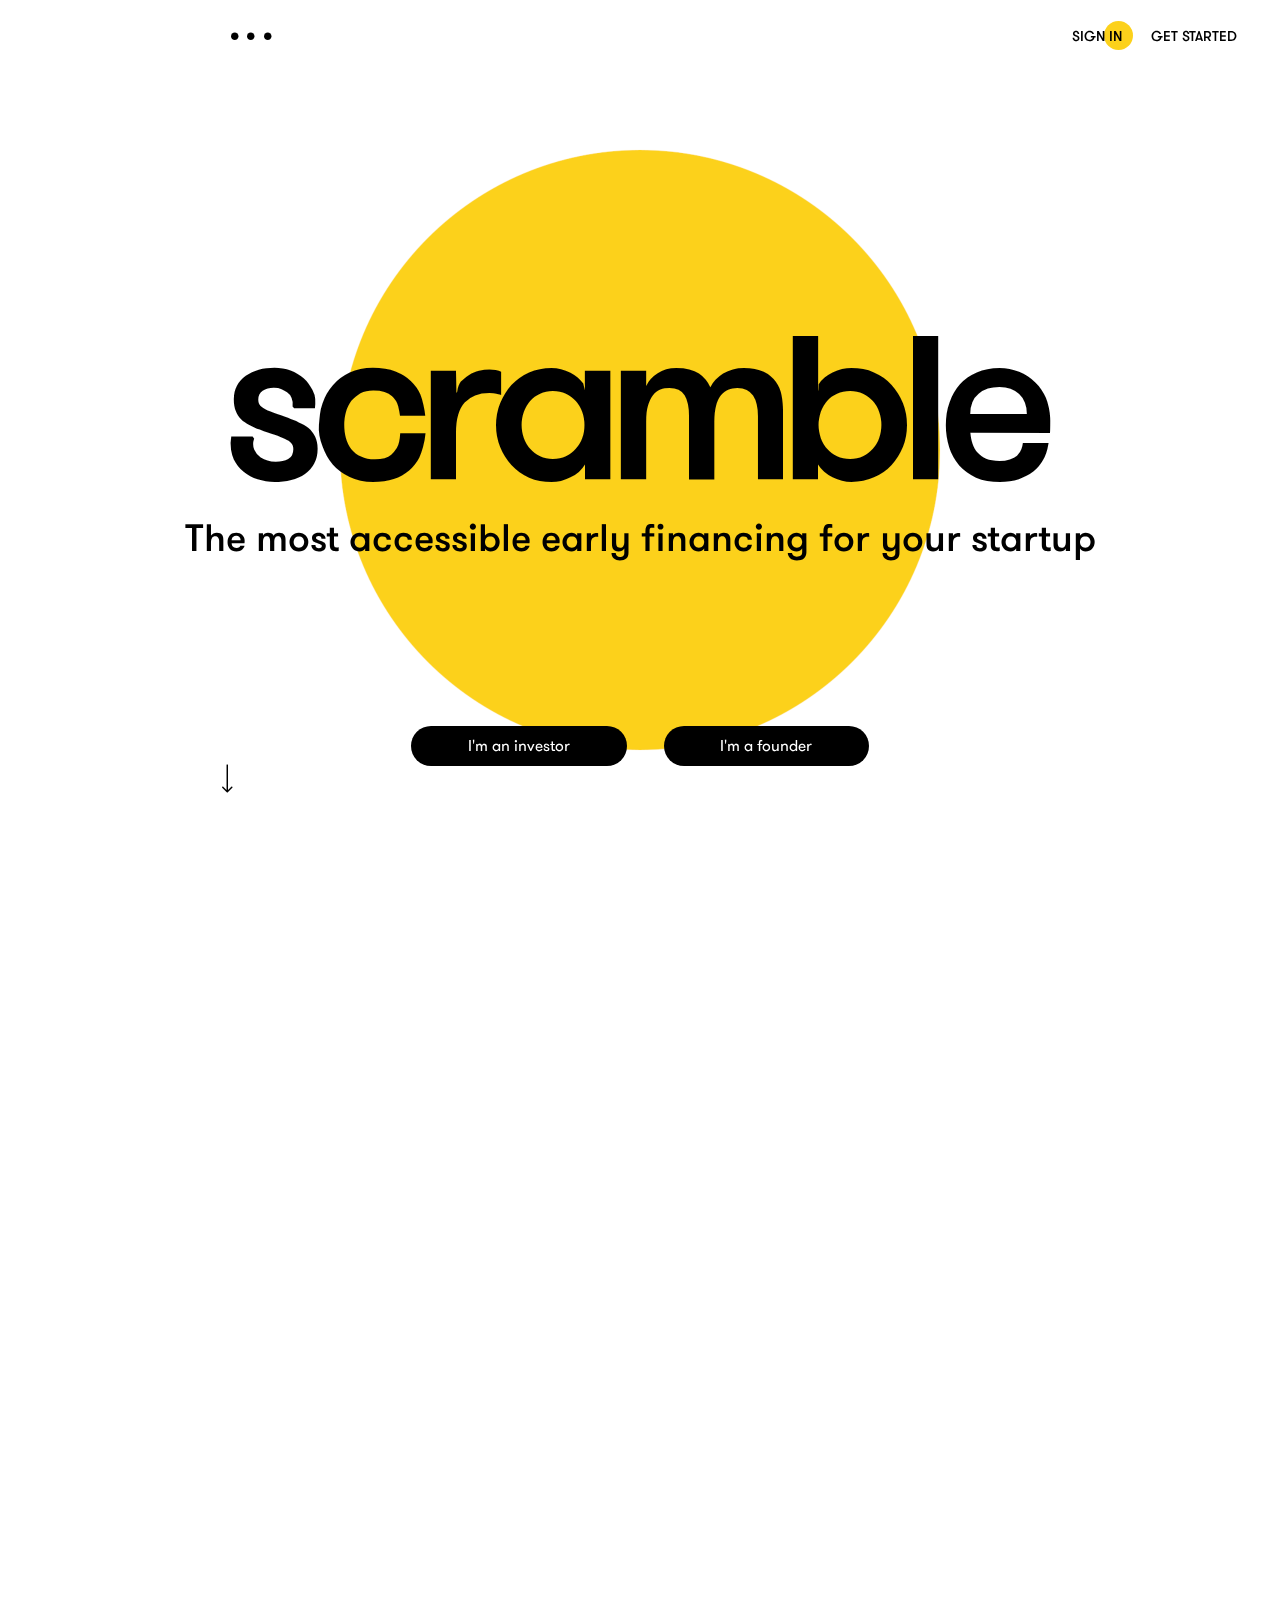
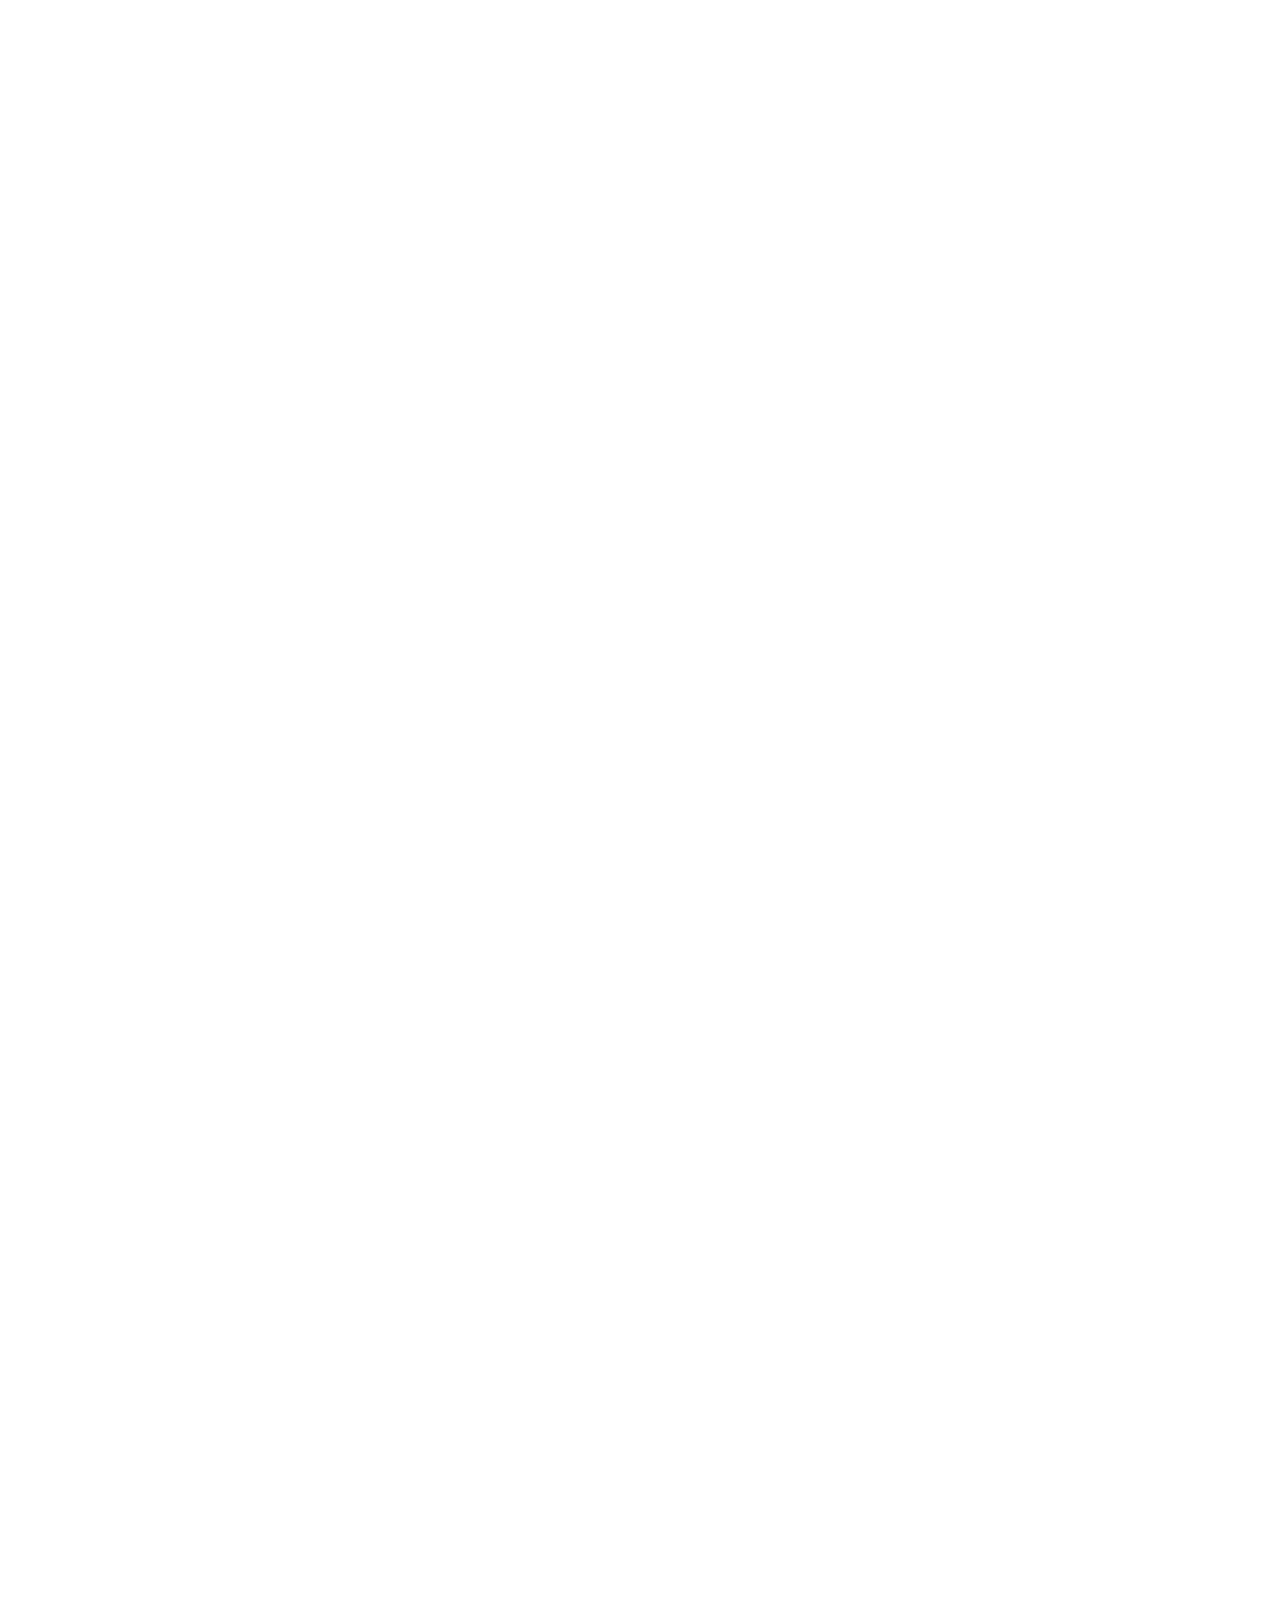
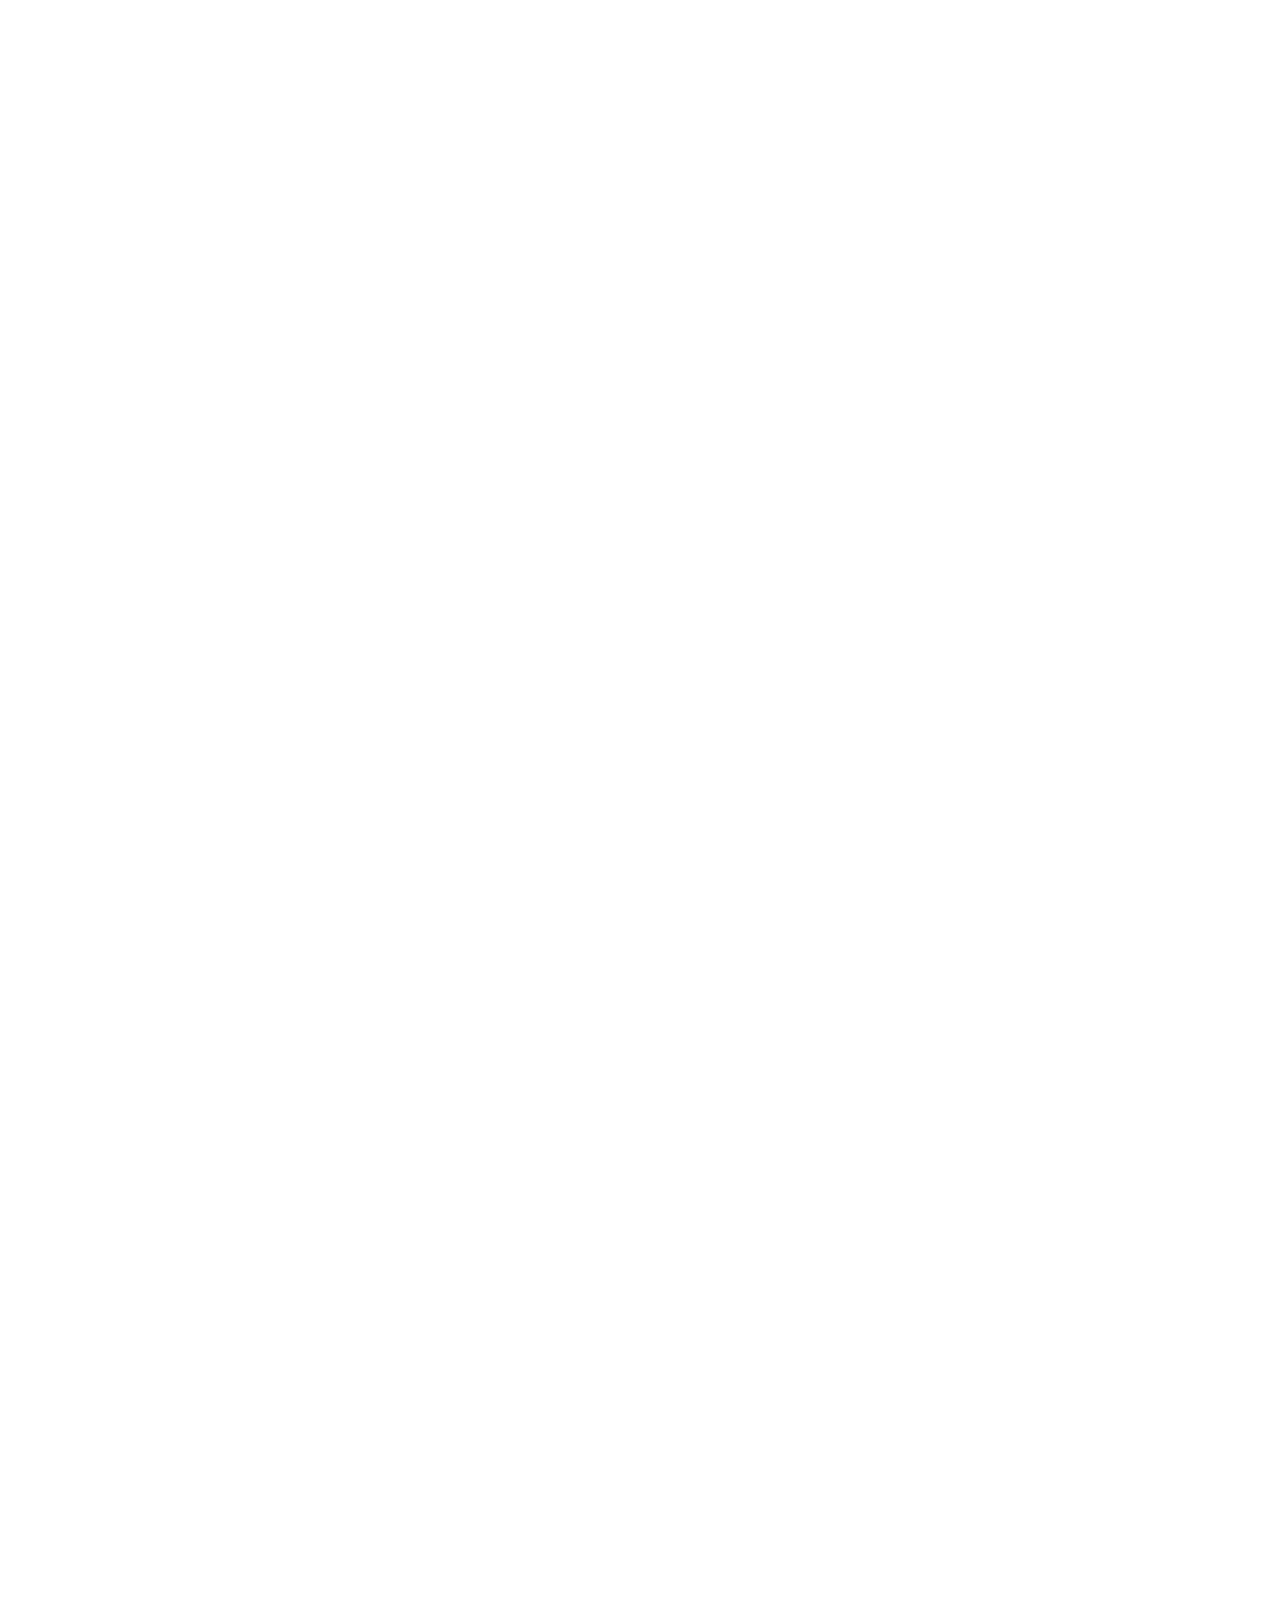
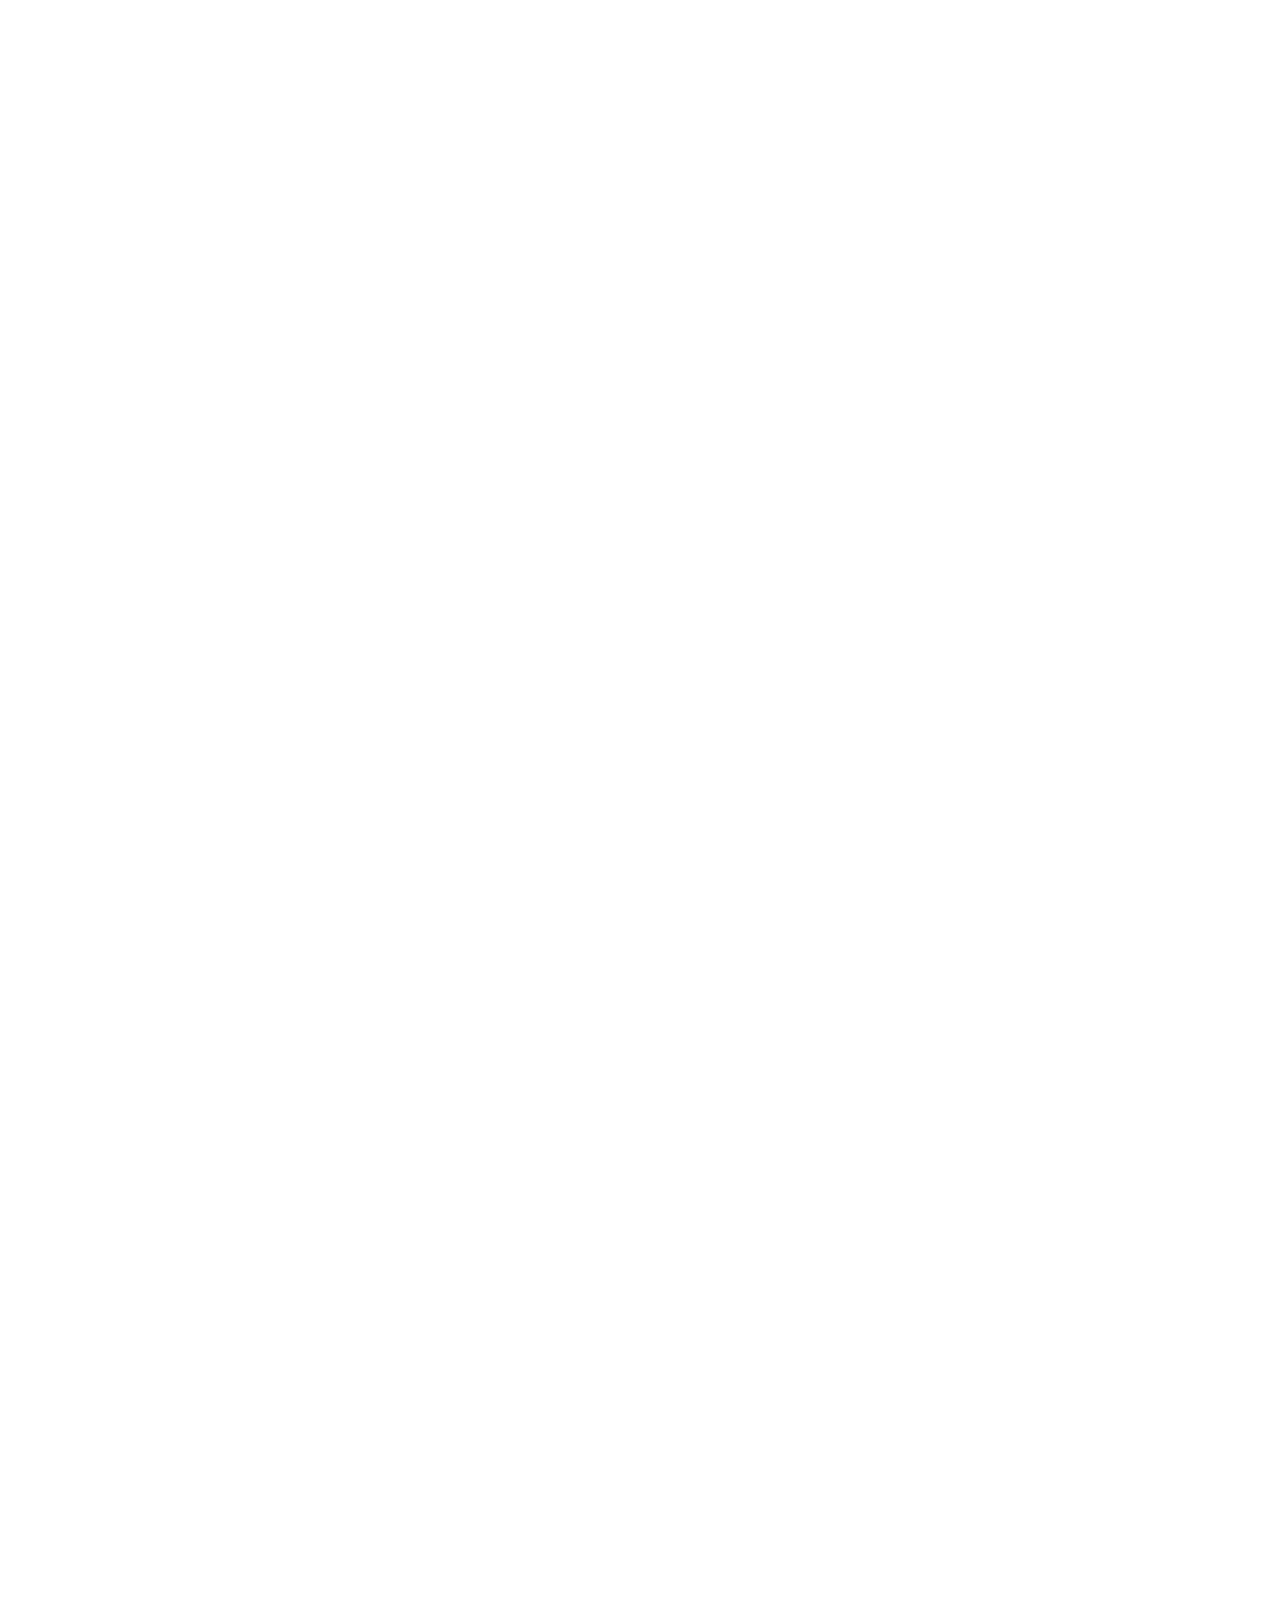
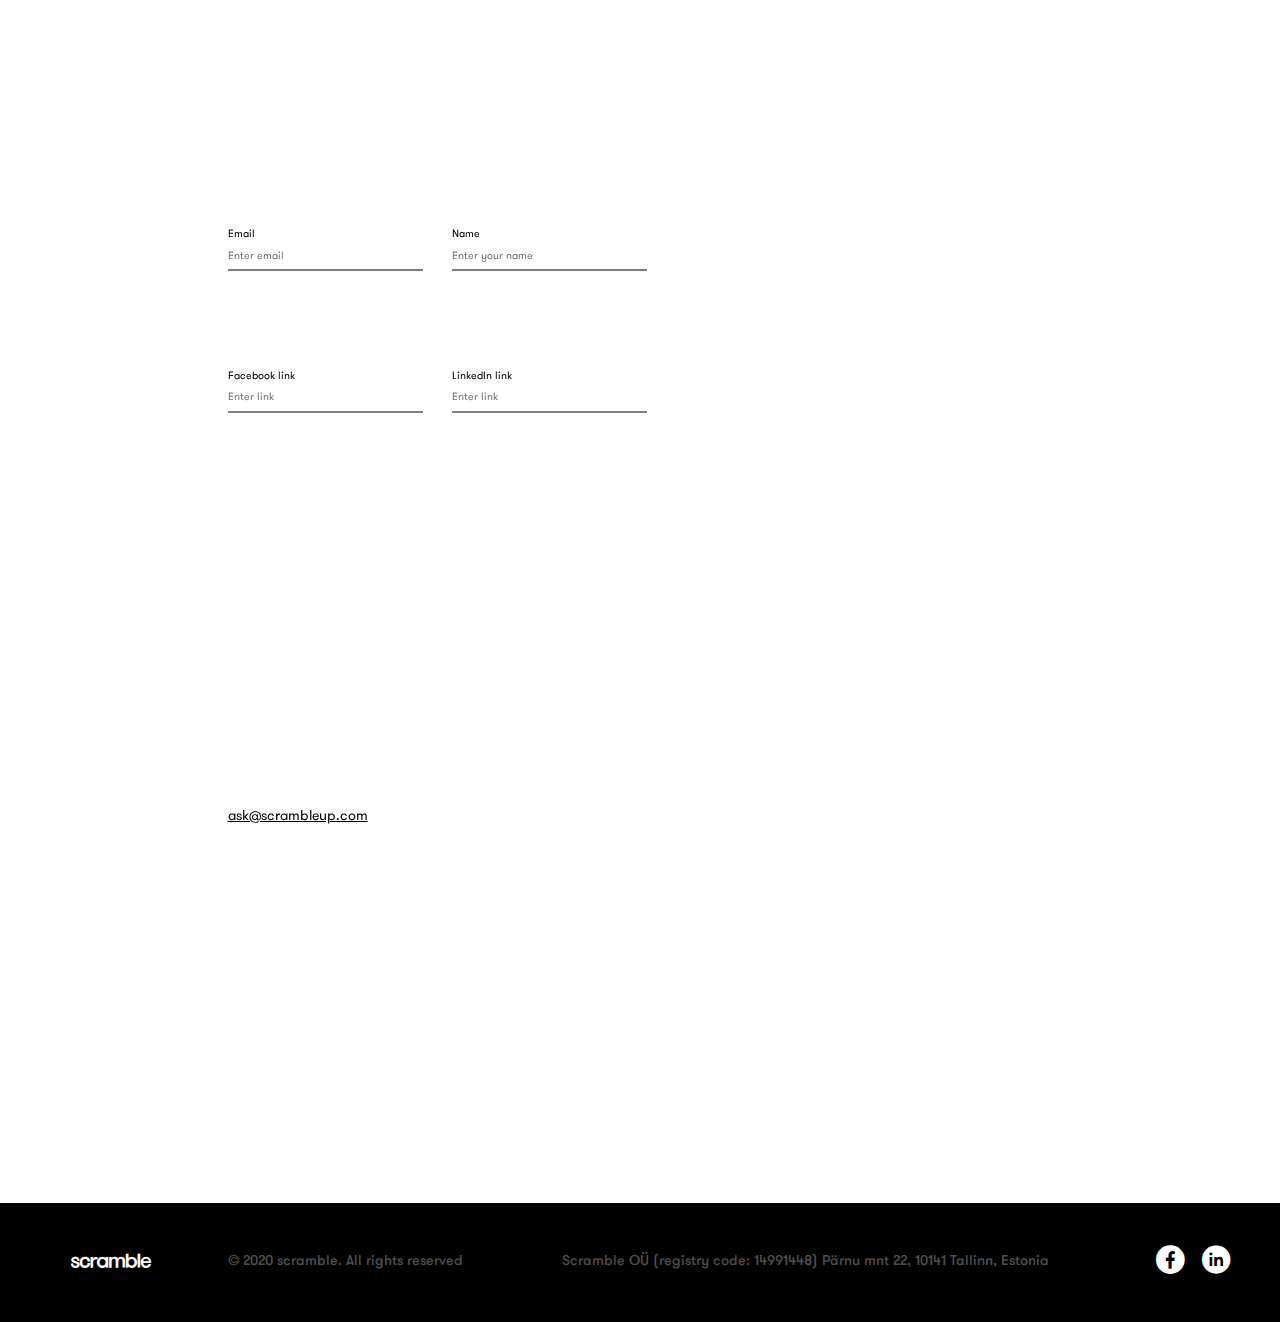
==== commit ac59e803: "Content updates 19 Apr" ====
--- a/index.html
+++ b/index.html
@@ -64,10 +64,8 @@
           <span><i class="scramble scramble-dot"></i></span>
           <span><i class="scramble scramble-dot"></i></span>
           <span><i class="scramble scramble-dot"></i></span>
-          <span><i class="scramble scramble-dot"></i></span>
         </div>
         <div class="links">
-          <a href="#about">Who we are</a>
           <a href="#problem">Problem</a>
           <a href="#solution">Solution</a>
           <a href="#features">Features</a>
@@ -112,49 +110,12 @@
   <section id="header">
     <div class="slide"></div>
   </section>
-  <section id="about">
-    <div class="slide">
-      <div class="cs-sponsors-block">
-        <p class="cs-sponsors-title">We are proud to work with</p>
-        <div class="cs-sponsors-list">
-          <a class="cs-sponsors-item">
-            <img src="/assets/img/partners/transferwise.png" alt="sponsre">
-          </a>
-
-          <a class="cs-sponsors-item cs-sponsors-item-tgs">
-            <img src="/assets/img/partners/TGS-Baltic-Up-Hub-transparent.png" alt="sponsre">
-          </a>
-
-          <a class="cs-sponsors-item">
-            <img src="/assets/img/partners/0_grant_thornton_logo.jpg" alt="sponsre">
-          </a>
-
-          <a class="cs-sponsors-item cs-sponsors-item-veriff">
-            <img src="/assets/img/partners/veriff.png" alt="sponsre">
-          </a>
-
-          <a class="cs-sponsors-item cs-sponsors-item-estonia">
-            <img src="/assets/img/partners/startup_estonia.png" alt="sponsre">
-          </a>
-        </div>
-      </div>
-      <h1 class="cs-title headline">The privilege </br> to not be <span>rejected</span></h1>
-      <p style="padding-right: 12rem">You’ve been investing in yourself for years: competitive college,
-        impressive career, strong social networks. Yet when you need money for
-        your startup, you’re “not good enough” in 90%+ cases*.
-      </p>
-      <p style="padding-right: 12rem">Scramble reinvents startup financing. You can get up to €100k loan per
-        co-founder based on your background and connections. Because access
-        to capital is a privilege that you’ve already earned.
-      </p>
-      <p class="cs-tooltip">*For example, only 1 out of 100+ applicants gets into Y Combinator, a well-known incubator</p>
-    </div>
-  </section>
+  <div style="margin-top: 10rem;"></div>
   <section id="problem">
     <div class="slide">
       <div class="row">
         <div class="col-40 mcol-90">
-          <p class="headline">For a&nbsp;startup founder, fundraising is&nbsp;the core business process</p>
+          <p class="headline">For a&nbsp;startup founder</p>
           <p>Most early stage start-ups are &laquo;default dead&raquo;: <br class="md-none">they will cease to&nbsp;exist
             unless founders raise capital.</p>
         </div>
@@ -249,8 +210,8 @@
       <div class="row">
         <div class="col-60 mcol-90">
           <p class="headline">Scramble enables </br>
-            founders to get an up </br>
-            to €250k startup loan.
+            startups to raise up to</br>
+            €1M loan.
           </p>
           <p class="headline">
             No equity. No collateral. </br>
@@ -976,7 +937,7 @@
       </div>
       <ul class="row dot">
         <li class="col-33 mcol-50">
-          <p class="headline">€100’000</p>
+          <p class="headline">€250’000</p>
           <p> maximum amount per&nbsp;founder</p>
         </li>
         <li class="col-33 mcol-50">
@@ -996,7 +957,7 @@
           <p>Origination fee</p>
         </li>
         <li class="col-33 mcol-50">
-          <p class="headline">2&nbsp;<small>x</small></p>
+          <p class="headline">1.2&nbsp;<small>x</small></p>
           <p>Maximum exposure if all swap partners fail</p>
         </li>
       </ul>
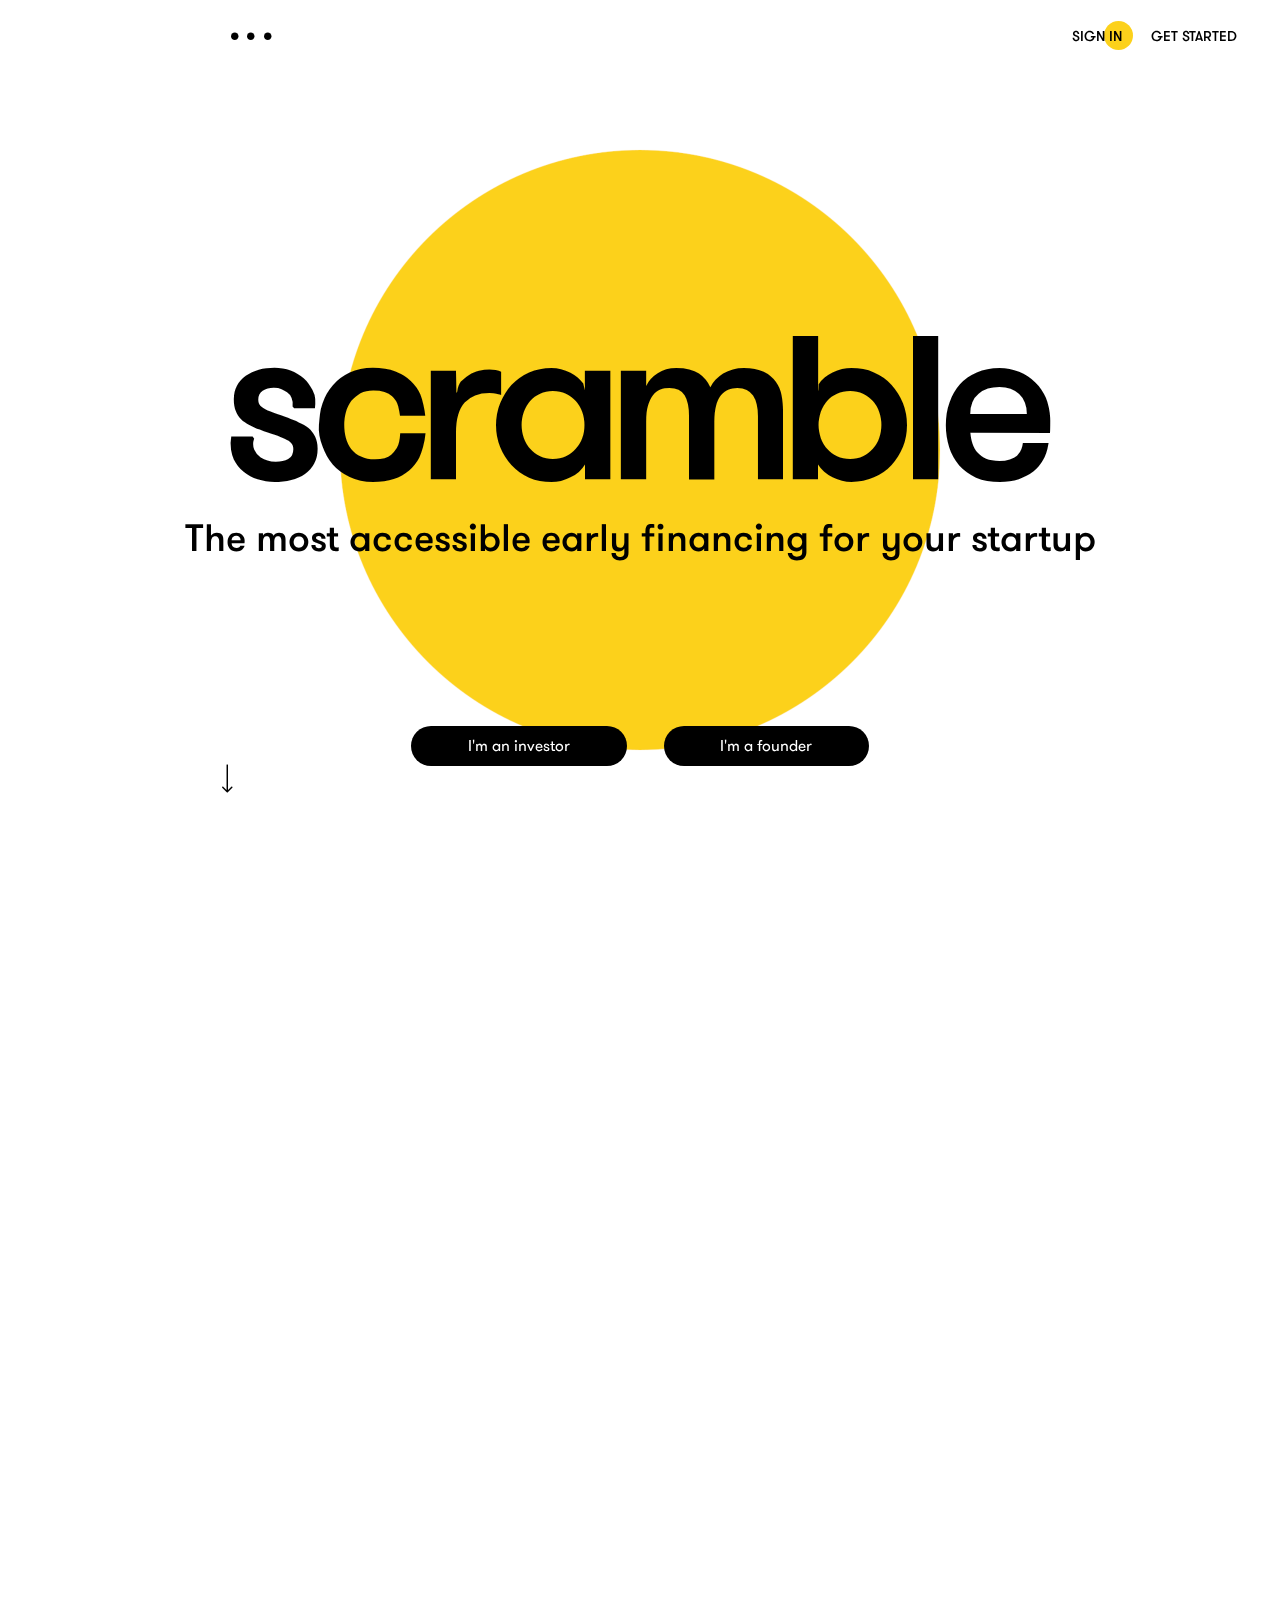
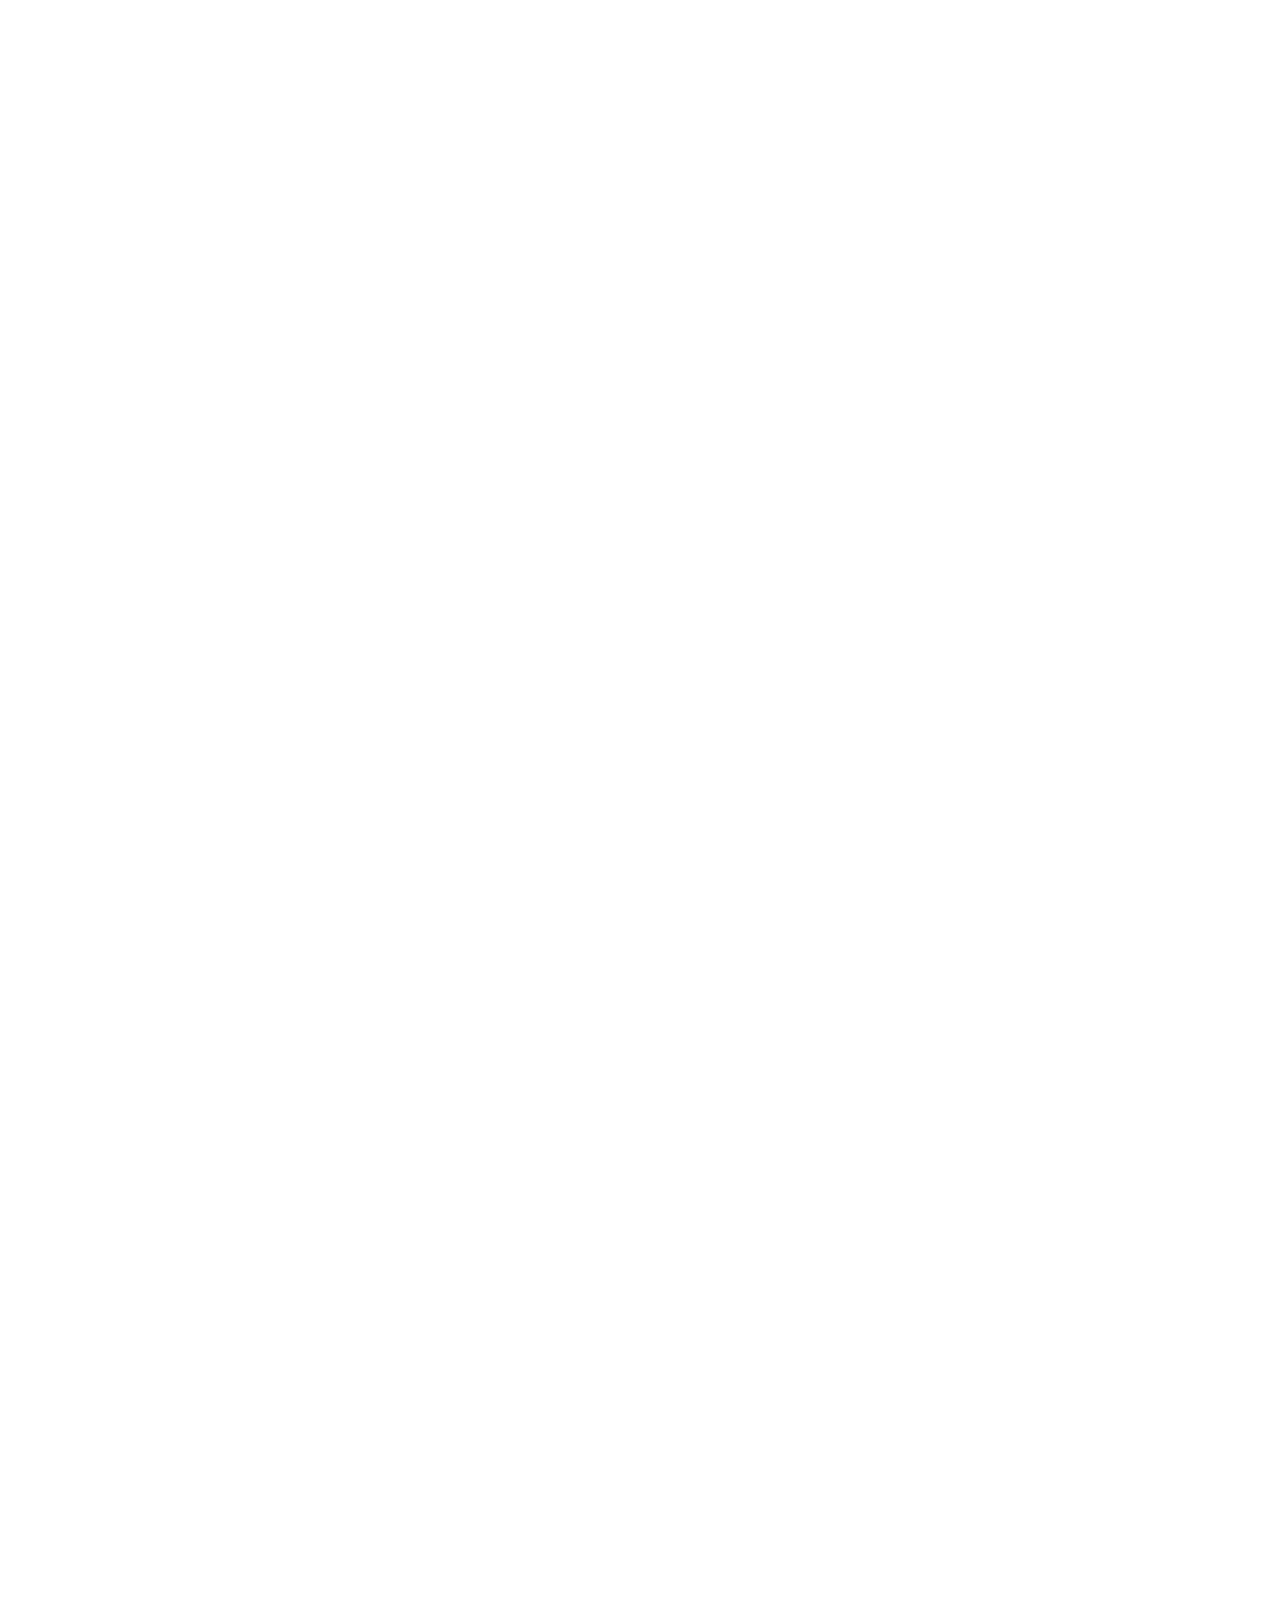
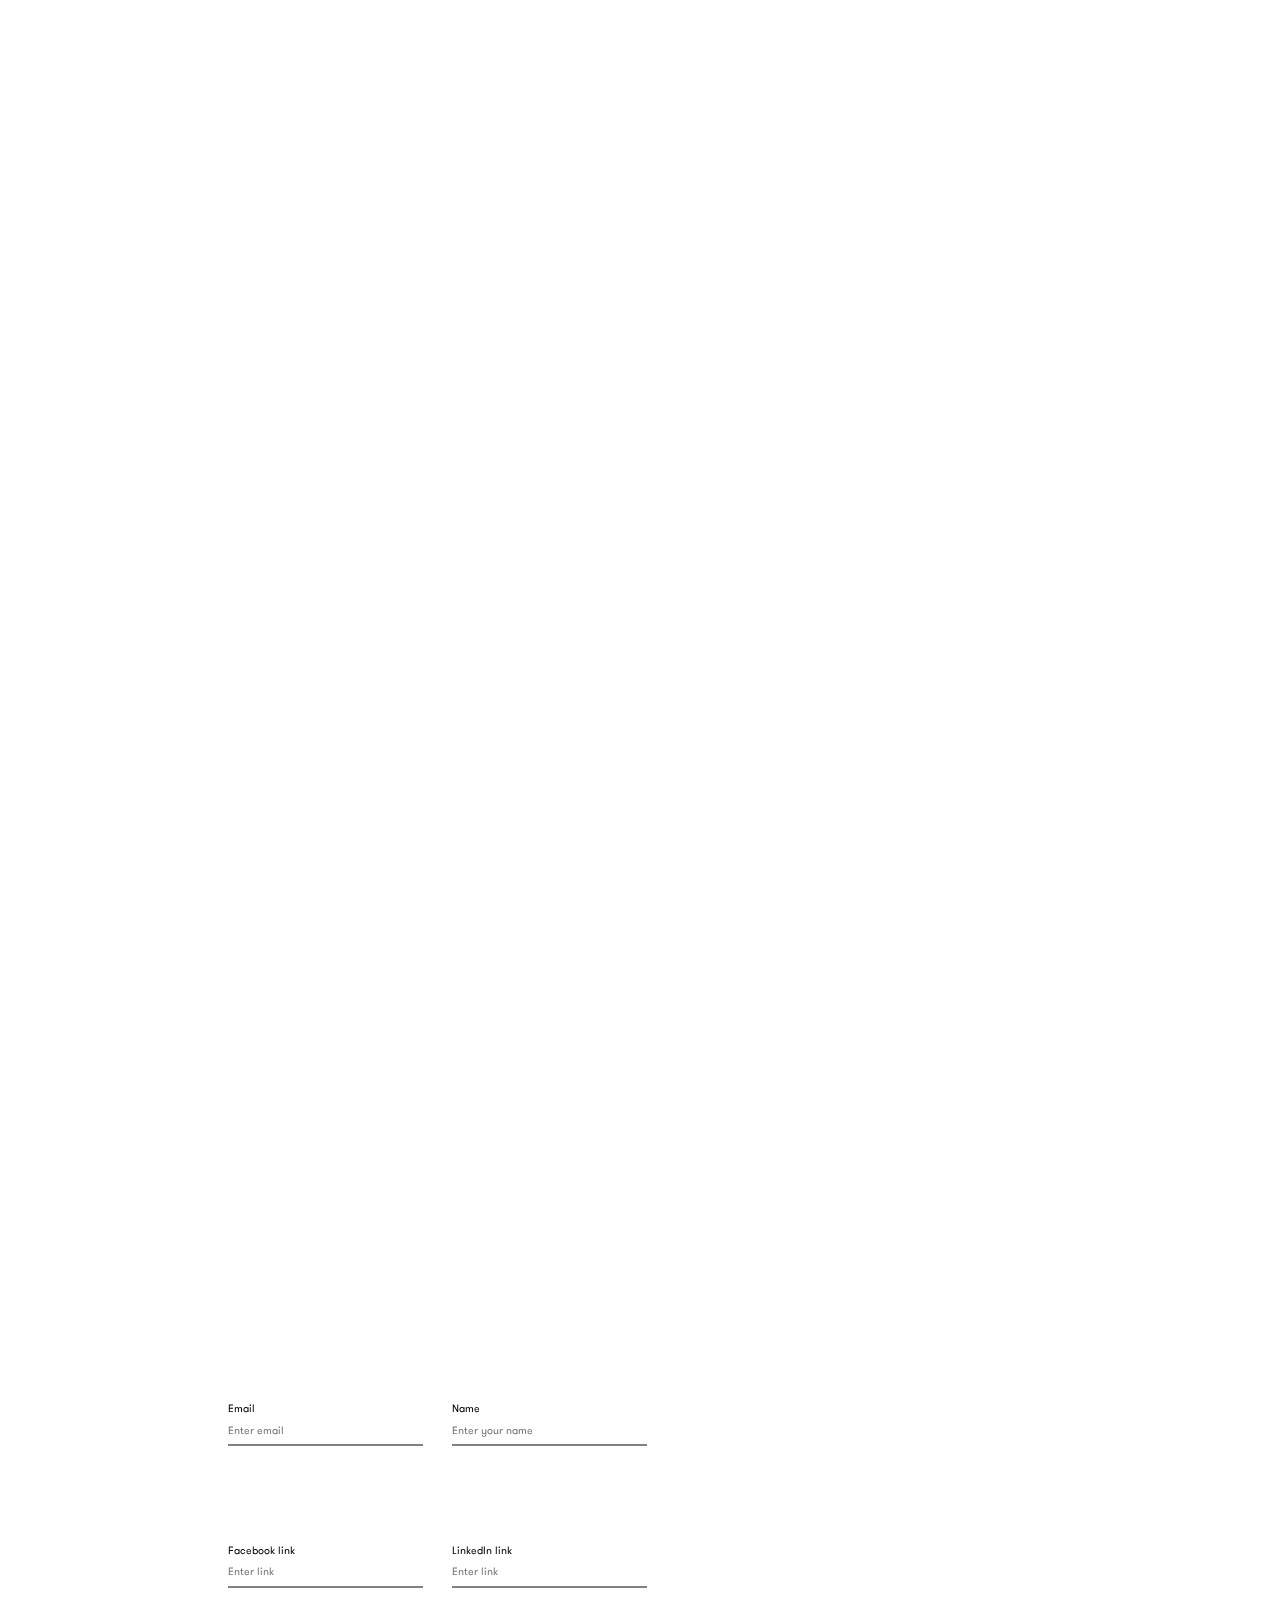
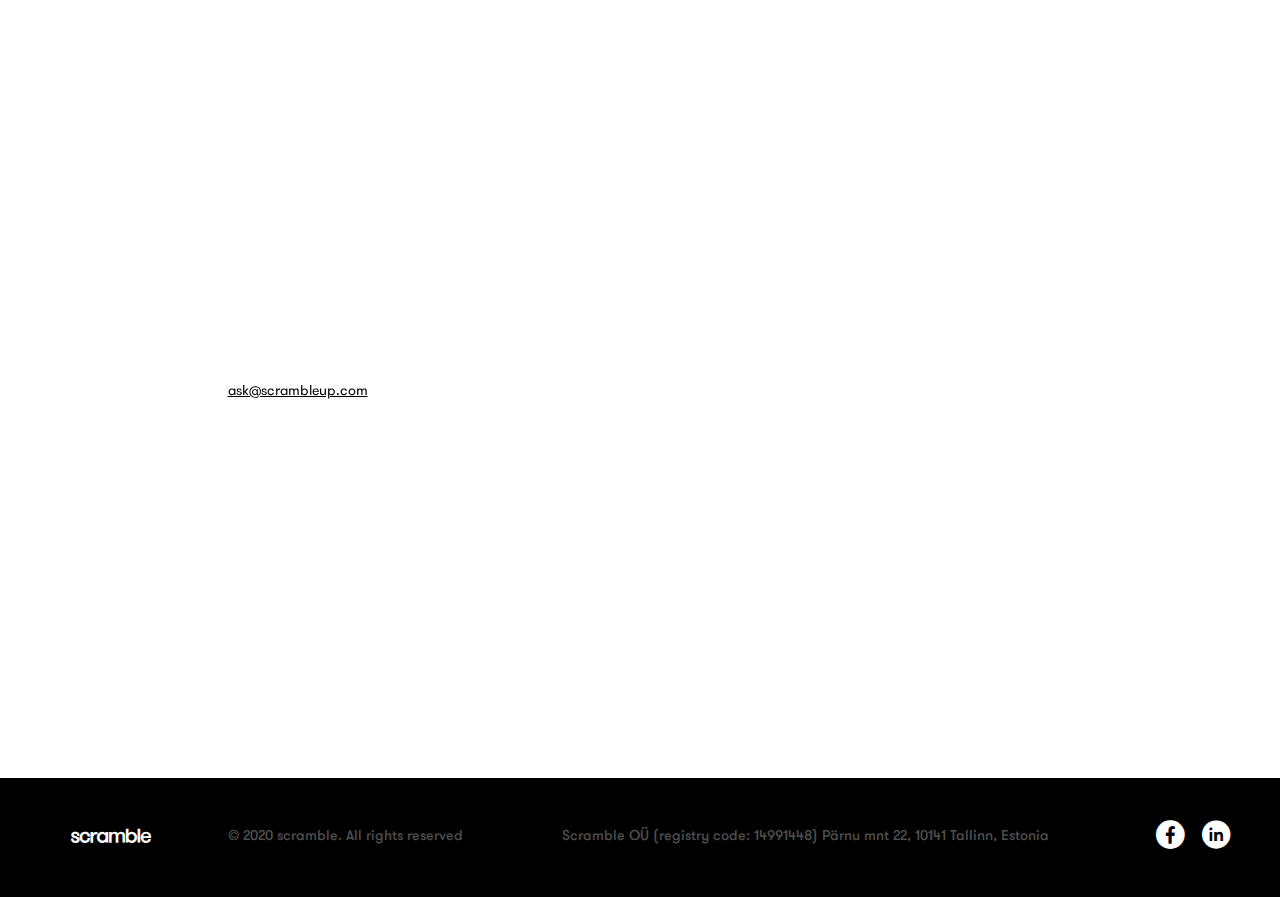
==== commit a69ee29d: "Promo content updates (removed sections)" ====
--- a/index.html
+++ b/index.html
@@ -115,9 +115,7 @@
     <div class="slide">
       <div class="row">
         <div class="col-40 mcol-90">
-          <p class="headline">For a&nbsp;startup founder</p>
-          <p>Most early stage start-ups are &laquo;default dead&raquo;: <br class="md-none">they will cease to&nbsp;exist
-            unless founders raise capital.</p>
+          <p class="headline">For the majority of founders, access to startup capital is a constant pain point</p>
         </div>
         <div class="col-60 md-none">
           <div class="row">
@@ -210,8 +208,8 @@
       <div class="row">
         <div class="col-60 mcol-90">
           <p class="headline">Scramble enables </br>
-            startups to raise up to</br>
-            €1M loan.
+            startups to raise up</br>
+            to €1M early debt.
           </p>
           <p class="headline">
             No equity. No collateral. </br>
@@ -255,8 +253,7 @@
     <div class="slide">
       <div class="row">
         <div class="col-55 mcol-90">
-          <p class="headline"> <b>Founders</b> play crucial role </br> in deciding who gets funded </br> on the platform</p>
-          <p>Scramble provides  financing in a three-step process</p>
+          <p class="headline">Simple process to be funded</p>
         </div>
         <div class="col-33 mcol-90" style="margin: 0.7rem 0 0 -0.6rem;"></div>
       </div>
@@ -264,13 +261,13 @@
         <div class="col-90 mcol-90">
           <ol class="dot v-scroll cs-threecircles">
             <li class="col-33 mcol-66">
-              <p>Scramble pre-approves credit limit to each founder based on the estimate of lifetime personal income</p>
+              <p>Startup credit limit is pre-approved by Scramble based on the estimate of lifetime income of each co- founder</p>
             </li>
             <li class="col-33 mcol-66">
-              <p>Investors set preferences for the risk level and types of founders they want to fund</p>
+              <p>Startups set their fundraising goal and acceptable loan terms</p>
             </li>
             <li class="col-33 mcol-66">
-              <p>Founders decide who is actually funded using mutual insurance</p>
+              <p>Private investors allocate capital to startups via monthly fundraising rounds</p>
             </li>
           </ol>
         </div>
@@ -370,511 +367,6 @@
 
     </script>
   </section>
-  <section id="solution1">
-    <div class="slide">
-      <div class="row">
-        <div class="col-40 mcol-90">
-          <p class="headline">High-trust founder community</p>
-          <p>
-            Trust among founder members is at the heart of
-            the value that <b>scramble</b> platform provides.
-            Founders are mutually validated using peer-topeer mutual insurance mechanism
-          </p>
-        </div>
-        <div class="col-40 mcol-90" style="margin: 0.7rem 0 0 0;"></div>
-      </div>
-      <div id="s1_faces" class="row" style="margin-top: 5rem;">
-        <div class="col-20 mcol-50">
-          <div class="btn-face">
-            <div class="bg face-1" data-face="url('/assets/img/face1.png')"></div>
-            <video muted playsinline poster="/assets/img/face1.png">
-              <source src="/assets/img/bg-yellow/face1.mp4" type="video/mp4"></source>
-            </video>
-            <!-- <span class="tooltip hide">Hi, I'm James Franco <i class="">1</i></span> -->
-            <div class="add"></div>
-          </div>
-        </div>
-        <div class="col-20 mcol-50">
-          <div class="btn-face">
-            <div class="bg face-6" data-face="url('/assets/img/face6.png')"></div>
-            <video muted playsinline poster="/assets/img/face6.png">
-              <source src="/assets/img/bg-yellow/face6.mp4" type="video/mp4"></source>
-            </video>
-            <!-- <span class="tooltip hide">Hi, I'm <br>Joshua Doe <br><i class="">6</i></span> -->
-            <div class="add"></div>
-          </div>
-        </div>
-        <div class="col-20 mcol-50 md-none">
-          <div class="btn-face">
-            <div class="bg face-3" data-face="url('/assets/img/face3.png')"></div>
-            <video muted playsinline poster="/assets/img/face3.png">
-              <source src="/assets/img/bg-yellow/face3.mp4" type="video/mp4"></source>
-            </video>
-            <!-- <span class="tooltip hide">Hi, I'm Don Franco <i class="">3</i></span> -->
-            <div class="add"></div>
-          </div>
-        </div>
-        <div class="col-20 mcol-50 md-none">
-          <div class="btn-face">
-            <div class="bg face-4" data-face="url('/assets/img/face4.png')"></div>
-            <video muted playsinline poster="/assets/img/face4.png">
-              <source src="/assets/img/bg-yellow/face4.mp4" type="video/mp4"></source>
-            </video>
-            <!-- <span class="tooltip hide">Hi, I'm Felicia Franco <i class="">4</i></span> -->
-            <div class="add"></div>
-          </div>
-        </div>
-        <div class="col-20 mcol-50 md-none">
-          <div class="btn-face">
-            <div class="bg face-5" data-face="url('/assets/img/face5.png')"></div>
-            <video muted playsinline poster="/assets/img/face5.png">
-              <source src="/assets/img/bg-yellow/face5.mp4" type="video/mp4"></source>
-            </video>
-            <!-- <span class="tooltip hide">Hi, I'm <br>Joshua Doe <br><i class="">5</i></span> -->
-            <div class="add"></div>
-          </div>
-        </div>
-      </div>
-    </div>
-    <script type="text/javascript">
-      let s1_faces = document.querySelector("#s1_faces");
-      let s1_face_adds = s1_faces.querySelectorAll("#solution1 .btn-face .add");
-      s1_face_adds.forEach(function (face_add) {
-        let face = face_add.parentNode;
-        let face_video = face.querySelector("video");
-        // let face_tooltip = face.querySelector(".tooltip");
-
-        face_add.addEventListener('click', function (e) {
-          face.classList.toggle("selected");
-          face.classList.add("playing");
-          // face_tooltip.classList.remove("hide");
-          if (s1_faces.querySelectorAll(".btn-face.selected").length > 0) {
-            s1_faces.classList.add("selected");
-          } else {
-            s1_faces.classList.remove("selected");
-          }
-          face_video.play();
-        });
-        face_video.addEventListener('ended', function (e) {
-          face.classList.remove("playing");
-          // face_tooltip.classList.add("hide");
-        });
-      });
-    </script>
-  </section>
-  <section id="solution2">
-    <div class="slide">
-      <div class="row">
-        <div class="col-40 mcol-90" style="padding-top: 3rem;">
-          <p class="headline">Mutual insurance pool is your calculated bet on the trustworthy founders</p>
-        </div>
-        <div class="col-60 mcol-90" style="margin-bottom: 3em;">
-          <svg xmlns="http://www.w3.org/2000/svg" viewBox="0 0 400 50">
-            <defs>
-              <marker id="arrowhead" viewBox="0 0 10 10" refX="9" refY="5" markerWidth="6" markerHeight="6"
-                      orient="auto">
-                <path d="M 0 0 L 10 5 L 0 10"></path>
-              </marker>
-            </defs>
-            <g fill="none" stroke="black" stroke-width="2" marker-end="url(#arrowhead)">
-              <path id="arrow-1" d="M100,45 Q 200,-40 300,45">
-                <animate attributeType="XML" attributeName="d"
-                         begin="2s" dur="2s" fill="remove" repeatCount="indefinite"
-                         keyTimes="0;0.2;0.4;0.6;0.8;1"
-                         values="M100,45 Q 100,45 105,40;
-                              M100,45 Q 125,25 150,13;
-                              M100,45 Q 150,5 200,5;
-                              M100,45 Q 175,-20 250,13;
-                              M100,45 Q 200,-40 300,45;
-                              M100,45 Q 200,-40 300,45;"/>
-              </path>
-            </g>
-          </svg>
-          <div class="row">
-            <div class="col-40">
-              <div class="btn-face">
-                <div class="bg face-1"></div>
-                <video muted playsinline poster="/assets/img/face1.png">
-                  <source src="/assets/img/bg-yellow/face1.mp4" type="video/mp4"></source>
-                </video>
-              </div>
-            </div>
-            <div class="col-40" style="margin-left: auto">
-              <div class="btn-face">
-                <div class="bg face-6"></div>
-                <video muted playsinline poster="/assets/img/face6.png">
-                  <source src="/assets/img/bg-yellow/face6.mp4" type="video/mp4"></source>
-                </video>
-              </div>
-            </div>
-          </div>
-          <svg xmlns="http://www.w3.org/2000/svg" viewBox="0 0 400 50">
-            <defs>
-              <marker id="arrowhead" viewBox="0 0 10 10" refX="9" refY="5" markerWidth="6" markerHeight="6"
-                      orient="auto">
-                <path d="M 0 0 L 10 5 L 0 10"></path>
-              </marker>
-            </defs>
-            <g fill="none" stroke="black" stroke-width="2" marker-end="url(#arrowhead)">
-              <path id="arrow-1" d="M300,5 Q 200,90 100,5">
-                <animate attributeType="XML" attributeName="d"
-                         begin="2s" dur="2s" fill="remove" repeatCount="indefinite"
-                         keyTimes="0;0.2;0.4;0.6;0.8;1"
-                         values="M300,5 Q 300,5 295,10;
-                              M300,5 Q 275,25 250,35;
-                              M300,5 Q 250,45 200,45;
-                              M300,5 Q 225,70 150,35;
-                              M300,5 Q 200,90 100,5;
-                              M300,5 Q 200,90 100,5;"/>
-              </path>
-            </g>
-          </svg>
-        </div>
-      </div>
-      <div class="row">
-        <div class="col-50 mcol-90" style="display: flex; align-items: flex-start; margin-top: -4rem;">
-          <ul class="sm-dot hidden">
-            <li class="col-50 mcol-100">Startups in a pool agree to insure investors against default by a founder on her/his personal obligations. Insurance is triggered if a founder of a failed startup refuses to repay their startup’s debt from personal income</li>
-            <li class="col-50 mcol-100">Startups contribute up to 20% of the principal borrowed for mutual insurance</li>
-            <li class="col-50 mcol-100">Each startup voluntarily selects their mutual insurance partners. A startup must have at least 4 mutual insurance partners to be eligible for funding</li>
-            <li class="col-50 mcol-100">No&nbsp;more than&nbsp;25% of&nbsp;the loan amount per one swap partner</li>
-          </ul>
-          <a class="btn-add"></a>
-        </div>
-        <!-- <div class="col-10">
-        </div> -->
-      </div>
-    </div>
-    <script type="text/javascript">
-      let s2_ul_sm_dot = document.querySelector("#solution2 ul.sm-dot");
-      let s2_svg = document.querySelectorAll("#solution2 svg");
-      let s2_face_videos = document.querySelectorAll("#solution2 .btn-face video");
-      s2_face_videos.forEach(function (v) {
-        v.pause();
-      });
-      s2_svg.forEach(function (svg) {
-        svg.pauseAnimations();
-      });
-      document.querySelector("#solution2 .btn-add").addEventListener('click', function (e) {
-        // console.log(s2_svg)
-        s2_svg.forEach(function (svg) {
-          svg.animationsPaused() ? svg.unpauseAnimations() : svg.pauseAnimations();
-        });
-        s2_face_videos.forEach(function (v) {
-          v.play();
-        });
-        this.classList.toggle('visible');
-        s2_ul_sm_dot.classList.toggle('visible');
-        s2_ul_sm_dot.classList.toggle('hidden');
-
-      });
-
-    </script>
-  </section>
-
-
-  <section id="solution3">
-    <div class="slide">
-      <div class="row cs-financing">
-        <div class="col-50 mcol-90 cs-financing-block" style="position: relative; min-height: 15em;">
-          <div class="s3_targets active">
-            <!-- <p class="headline">Your financing works well in&nbsp;case of&nbsp;both company success and failure</p> -->
-            <p class="headline">Financing remains founder-friendly regardless if&nbsp;your company succeeds or&nbsp;fails</p>
-            <p></p>
-          </div>
-          <div class="s3_targets">
-            <p class="headline">If&nbsp;my&nbsp;company succeeds</p>
-            <!-- <p>In&nbsp;this case, even if&nbsp;all pairs of&nbsp;swaps fail, the cost of&nbsp;money will still be&nbsp;10&nbsp;times lower than for equity investments</p> -->
-            <p>Worst case, I repay 1.2x the original principal. That would happen if startups I selected for a mutual insurance pool have failed and then their founders refused/failed to repay their personal obligations. In such worst case, my own cost of money is still 10x lower than for an equity investment</p>
-          </div>
-          <div class="s3_targets">
-            <p class="headline">If&nbsp;my&nbsp;company fails</p>
-            <!-- <p <p>at&nbsp;least part (if&nbsp;not all) of&nbsp;my&nbsp;debt will be&nbsp;repaid <br>by&nbsp;successful swap pairs</p> -->
-            <p>My mutual insurance partners will keep repaying my debt to the investors on the original schedule. In the meantime, I have 60 months to gradually repay the unpaid original borrowed amount at a low interest rate (5%) back to my insurance partners. I’m not personally liable for the unpaid accumulated interest, late payment charges, or other fees of my failed startup</p>
-          </div>
-          <!-- <div style="padding: 7rem;"></div> -->
-        </div>
-        <div class="col-50 mcol-90">
-          <div class="row cs-financing-buttons">
-            <div class="col-33 md-none">
-            </div>
-            <div class="col-33 mcol-50">
-              <a class="btn-outline-circle" data-target="1">Success</a>
-            </div>
-            <div class="col-33 mcol-50">
-              <a class="btn-outline-circle" data-target="2">Failure</a>
-            </div>
-          </div>
-        </div>
-      </div>
-      <div class="row faces md-none">
-        <div class="col-30" style="position: relative;">
-          <div class="row">
-            <div class="col-40" style="margin-top: 5rem;">
-              <div id="s3-arrow-6" class="left" style="width: 14rem; height: 2rem;">
-                <svg xmlns="http://www.w3.org/2000/svg" viewBox="0 0 115 16">
-                  <defs>
-                    <marker id="startarrow" viewBox="0 0 10 10" refX="5" refY="5" markerWidth="4" markerHeight="4"
-                            orient="auto">
-                      <path d="M 0 5 L 10 0 L 10 10"></path>
-                    </marker>
-                    <marker id="endarrow" viewBox="0 0 10 10" refX="5" refY="5" markerWidth="4" markerHeight="4"
-                            orient="auto">
-                      <path d="M 0 0 L 10 5 L 0 10"></path>
-                    </marker>
-                  </defs>
-                  <path fill="none" stroke="black" stroke-width="1.5" marker-end="url(#endarrow)"
-                        d="M110,5 Q 50,20 5,5">
-
-                  </path>
-                </svg>
-              </div>
-              <div class="btn-face">
-                <div class="bg face-6"></div>
-                <video muted playsinline poster="/assets/img/face6.png">
-                  <source src="/assets/img/bg-yellow/face6.mp4" type="video/mp4"></source>
-                </video>
-              </div>
-            </div>
-            <div class="col-40">
-              <div id="s3-arrow-7" class="left" style="width: 6rem;">
-                <svg xmlns="http://www.w3.org/2000/svg" viewBox="0 0 50 20">
-                  <defs>
-                    <marker id="startarrow" viewBox="0 0 10 10" refX="9" refY="5" markerWidth="4" markerHeight="4"
-                            orient="auto">
-                      <path d="M 0 5 L 10 0 L 10 10"></path>
-                    </marker>
-                    <marker id="endarrow" viewBox="0 0 10 10" refX="9" refY="5" markerWidth="4" markerHeight="4"
-                            orient="auto">
-                      <path d="M 0 0 L 10 5 L 0 10"></path>
-                    </marker>
-                  </defs>
-                  <path fill="none" stroke="black" stroke-width="1.5" marker-end="url(#endarrow)" d="M45,15 Q 35,5 5,5">
-
-                  </path>
-                </svg>
-              </div>
-              <div class="btn-face">
-                <div class="bg face-7"></div>
-                <video muted playsinline poster="/assets/img/face7.png">
-                  <source src="/assets/img/bg-yellow/face7.mp4" type="video/mp4"></source>
-                </video>
-              </div>
-            </div>
-            <div class="col-40" style="margin: auto;">
-              <div id="s3-arrow-3" class="left" style="margin-top: 0; width: 9rem;">
-                <svg xmlns="http://www.w3.org/2000/svg" viewBox="0 0 70 25">
-                  <defs>
-                    <marker id="startarrow" viewBox="0 0 10 10" refX="9" refY="5" markerWidth="4" markerHeight="4"
-                            orient="auto">
-                      <path d="M 0 5 L 10 0 L 10 10"></path>
-                    </marker>
-                    <marker id="endarrow" viewBox="0 0 10 10" refX="9" refY="5" markerWidth="4" markerHeight="4"
-                            orient="auto">
-                      <path d="M 0 0 L 10 5 L 0 10"></path>
-                    </marker>
-                  </defs>
-                  <path fill="none" stroke="black" stroke-width="1.5" marker-end="url(#endarrow)"
-                        d="M65,5 Q 40,20 5,20">
-
-                  </path>
-                </svg>
-              </div>
-              <div class="btn-face">
-                <div class="bg face-3"></div>
-                <video muted playsinline poster="/assets/img/face3.png">
-                  <source src="/assets/img/bg-yellow/face3.mp4" type="video/mp4"></source>
-                </video>
-              </div>
-            </div>
-          </div>
-        </div>
-        <div class="col-25">
-          <div class="btn-face">
-            <div class="bg face-1"></div>
-            <video muted playsinline poster="/assets/img/face1.png">
-              <source src="/assets/img/bg-yellow/face1.mp4" type="video/mp4"></source>
-            </video>
-          </div>
-        </div>
-        <div class="col-30" style="position: relative; margin-left: 3rem;">
-          <div class="row faces">
-            <div class="col-40">
-              <div id="s3-arrow-2" class="right" style="width: 5rem; margin-left: -5rem; height:2rem;">
-                <svg xmlns="http://www.w3.org/2000/svg" viewBox="0 0 40 16">
-                  <defs>
-                    <marker id="startarrow" viewBox="0 0 10 10" refX="9" refY="5" markerWidth="4" markerHeight="4"
-                            orient="auto">
-                      <path d="M 0 5 L 10 0 L 10 10"></path>
-                    </marker>
-                    <marker id="endarrow" viewBox="0 0 10 10" refX="9" refY="5" markerWidth="4" markerHeight="4"
-                            orient="auto">
-                      <path d="M 0 0 L 10 5 L 0 10"></path>
-                    </marker>
-                  </defs>
-                  <path fill="none" stroke="black" stroke-width="1.5" marker-end="url(#endarrow)" d="M5,15 Q 20,5 35,5">
-
-                  </path>
-                </svg>
-              </div>
-              <div class="btn-face">
-                <div class="bg face-2"></div>
-                <video muted playsinline poster="/assets/img/face2.png">
-                  <source src="/assets/img/bg-yellow/face2.mp4" type="video/mp4"></source>
-                </video>
-              </div>
-            </div>
-            <div class="col-40" style="margin-top: 4rem; margin-left: auto;">
-              <div id="s3-arrow-5" class="right" style="width: 18rem; margin-left: -18rem;">
-                <svg xmlns="http://www.w3.org/2000/svg" viewBox="0 0 144 22">
-                  <defs>
-                    <marker id="startarrow" viewBox="0 0 10 10" refX="9" refY="5" markerWidth="4" markerHeight="4"
-                            orient="auto">
-                      <path d="M 0 5 L 10 0 L 10 10"></path>
-                    </marker>
-                    <marker id="endarrow" viewBox="0 0 10 10" refX="9" refY="5" markerWidth="4" markerHeight="4"
-                            orient="auto">
-                      <path d="M 0 0 L 10 5 L 0 10"></path>
-                    </marker>
-                  </defs>
-                  <path fill="none" stroke="black" stroke-width="1.5" marker-end="url(#endarrow)"
-                        d="M5,10 Q 70,20 140,5">
-
-                  </path>
-                </svg>
-              </div>
-              <div class="btn-face">
-                <div class="bg face-5"></div>
-                <video muted playsinline poster="/assets/img/face5.png">
-                  <source src="/assets/img/bg-yellow/face5.mp4" type="video/mp4"></source>
-                </video>
-              </div>
-            </div>
-            <div class="col-40" style="margin-left: 4rem;">
-              <div id="s3-arrow-4" class="right" style="width: 10rem; margin-left: -10rem; margin-top: 1rem;">
-                <svg xmlns="http://www.w3.org/2000/svg" viewBox="0 0 80 30">
-                  <defs>
-                    <marker id="startarrow" viewBox="0 0 10 10" refX="9" refY="5" markerWidth="4" markerHeight="4"
-                            orient="auto">
-                      <path d="M 0 5 L 10 0 L 10 10"></path>
-                    </marker>
-                    <marker id="endarrow" viewBox="0 0 10 10" refX="9" refY="5" markerWidth="4" markerHeight="4"
-                            orient="auto">
-                      <path d="M 0 0 L 10 5 L 0 10"></path>
-                    </marker>
-                  </defs>
-                  <path fill="none" stroke="black" stroke-width="1.5" marker-end="url(#endarrow)"
-                        d="M3,2 Q 30,20 75,25">
-
-                  </path>
-                </svg>
-              </div>
-              <div class="btn-face">
-                <div class="bg face-4"></div>
-                <video muted playsinline poster="/assets/img/face4.png">
-                  <source src="/assets/img/bg-yellow/face4.mp4" type="video/mp4"></source>
-                </video>
-              </div>
-            </div>
-          </div>
-        </div>
-      </div>
-    </div>
-    <script type="text/javascript">
-      let s3_controls = document.querySelectorAll("#solution3 a.btn-outline-circle");
-      let s3_controls_targets = document.querySelectorAll("#solution3 div.s3_targets");
-      let s3_faces = document.querySelector("#solution3 div.faces");
-      let s3_svg = document.querySelectorAll("#solution3 svg");
-      let s3_svg_p = document.querySelectorAll("#solution3 svg path");
-      let s3_v_1 = s3_faces.querySelectorAll(".btn-face .bg.face-1+video");
-      let s3_v_2 = s3_faces.querySelectorAll(".btn-face .bg:not(.face-1)+video");
-
-      // function s3_target_height_onresize() {
-      //   let s3_target_parent, s3_target_height = 0;
-      //   s3_controls_targets.forEach(function(item) {
-      //     console.log("Resize detected in s3");
-      //     s3_target_parent = item.parentElement;
-      //     s3_target_height = Math.max(s3_target_height, item.clientHeight);
-      //   });
-      //   s3_target_parent.style.minHeight = s3_target_height+"px";
-      //   console.log(s3_target_parent, s3_target_height);
-      // }
-      // window.addEventListener("resize", function() {
-      //     setTimeout(function() {
-      //       s3_target_height_onresize();
-      //     }, 566);
-      //   },
-      // false);
-
-      // s3_target_height_onresize();
-
-      s3_svg.forEach(function (svg) {
-        svg.style.opacity = 0;
-        svg.pauseAnimations();
-      });
-      s3_controls.forEach(function (item) {
-        item.addEventListener('mouseover', function (e) {
-          // console.log("in");
-
-          s3_controls_targets.forEach(function (target) {
-            target.classList.remove("active");
-          });
-          s3_svg.forEach(function (svg) {
-            svg.style.opacity = 1;
-            // svg.unpauseAnimations();
-          });
-          if (item.dataset.target - 1) {
-            s3_faces.classList.add("failure");
-            s3_faces.classList.remove("success");
-            s3_v_2.forEach(function (v) {
-              v.play();
-            });
-            // console.log("in 1");
-
-          } else {
-            s3_faces.classList.add("success");
-            s3_faces.classList.remove("failure");
-            s3_v_1.forEach(function (v) {
-              v.play();
-            });
-            // console.log("in 2");
-          }
-          s3_svg_p.forEach(function (p) {
-            if (item.dataset.target - 1) {
-              p.setAttribute("marker-start", "url(#startarrow)");
-              p.setAttribute("marker-end", "");
-            } else {
-              p.setAttribute("marker-end", "url(#endarrow)");
-              p.setAttribute("marker-start", "");
-            }
-          });
-          s3_controls_targets[item.dataset.target].classList.add("active");
-        }, false);
-        item.addEventListener('mouseout', function (e) {
-          // console.log("out");
-          s3_faces.classList.remove("failure");
-          s3_faces.classList.remove("success");
-          s3_v_1.forEach(function (v) {
-            v.pause();
-            v.currentTime = 0;
-          });
-          s3_v_2.forEach(function (v) {
-            v.pause();
-            v.currentTime = 0;
-          });
-
-          s3_controls_targets.forEach(function (target) {
-            target.classList.remove("active");
-          });
-          s3_svg.forEach(function (svg) {
-            svg.style.opacity = 0;
-            // svg.pauseAnimations();
-          });
-          s3_controls_targets[0].classList.add("active");
-        }, false);
-      });
-    </script>
-  </section>
   <section id="solution4">
     <div class="slide">
       <div class="row">
@@ -899,17 +391,16 @@
             <li>vs. alternative lenders
               <ul>
                 <li class="scramble-notebook">Financing not capped at 3-5x monthly revenue</li>
-                <li class="scramble-shield">Safe in&nbsp;case of&nbsp;business failure&nbsp;&mdash; no&nbsp;hidden
-                  charges or&nbsp;&laquo;unconventional&raquo; collection methods
+                <li class="scramble-shield">Safe for the founder in case of startup failure: interest payments and all late fees waived
                 </li>
                 <li class="scramble-money">Earliest financing available - can have no revenue or be unprofitable</li>
               </ul>
             </li>
             <li>vs. classic banks
               <ul>
-                <li class="scramble-wallet">Not interested in&nbsp;your personal credit history or&nbsp;assets</li>
+                <li class="scramble-wallet">No credit history checks, no collateral required</li>
                 <li class="scramble-notebook">Business can be&nbsp;just three months old and unproﬁtable</li>
-                <li class="scramble-smile">Decisions made by&nbsp;peer founders, not bureaucrats</li>
+                <li class="scramble-smile">Simple and predictable decision process</li>
               </ul>
             </li>
           </ul>
@@ -937,28 +428,28 @@
       </div>
       <ul class="row dot">
         <li class="col-33 mcol-50">
-          <p class="headline">€250’000</p>
-          <p> maximum amount per&nbsp;founder</p>
+          <p class="headline">€1M</p>
+          <p>maximum amount per startup</p>
         </li>
         <li class="col-33 mcol-50">
-          <p class="headline">3&nbsp;<small>months</small></p>
-          <p>Can be extended or refinanced multiple times</p>
+          <p class="headline">6%</p>
+          <p>Annual interest</p>
         </li>
         <li class="col-33 mcol-50">
-          <p class="headline">60<small> months</small></p>
-          <p>To repay personal debt in case of startup failure</p>
+          <p class="headline">12%</p>
+          <p>success fee if startup able to repay the loan</p>
         </li>
         <li class="col-33 mcol-50">
-          <p class="headline"><small>Zero interest</small></p>
-          <p>Within 3-months grace period</p>
+          <p class="headline">18 months</p>
+          <p>startup loan term</p>
         </li>
         <li class="col-33 mcol-50">
-          <p class="headline">7-10%</p>
-          <p>Origination fee</p>
+          <p class="headline">12 month</p>
+          <p>grace period for the first 12 months (no principal payments)</p>
         </li>
         <li class="col-33 mcol-50">
-          <p class="headline">1.2&nbsp;<small>x</small></p>
-          <p>Maximum exposure if all swap partners fail</p>
+          <p class="headline">60 months</p>
+          <p>to repay the loan principal in case startup fails</p>
         </li>
       </ul>
     </div>
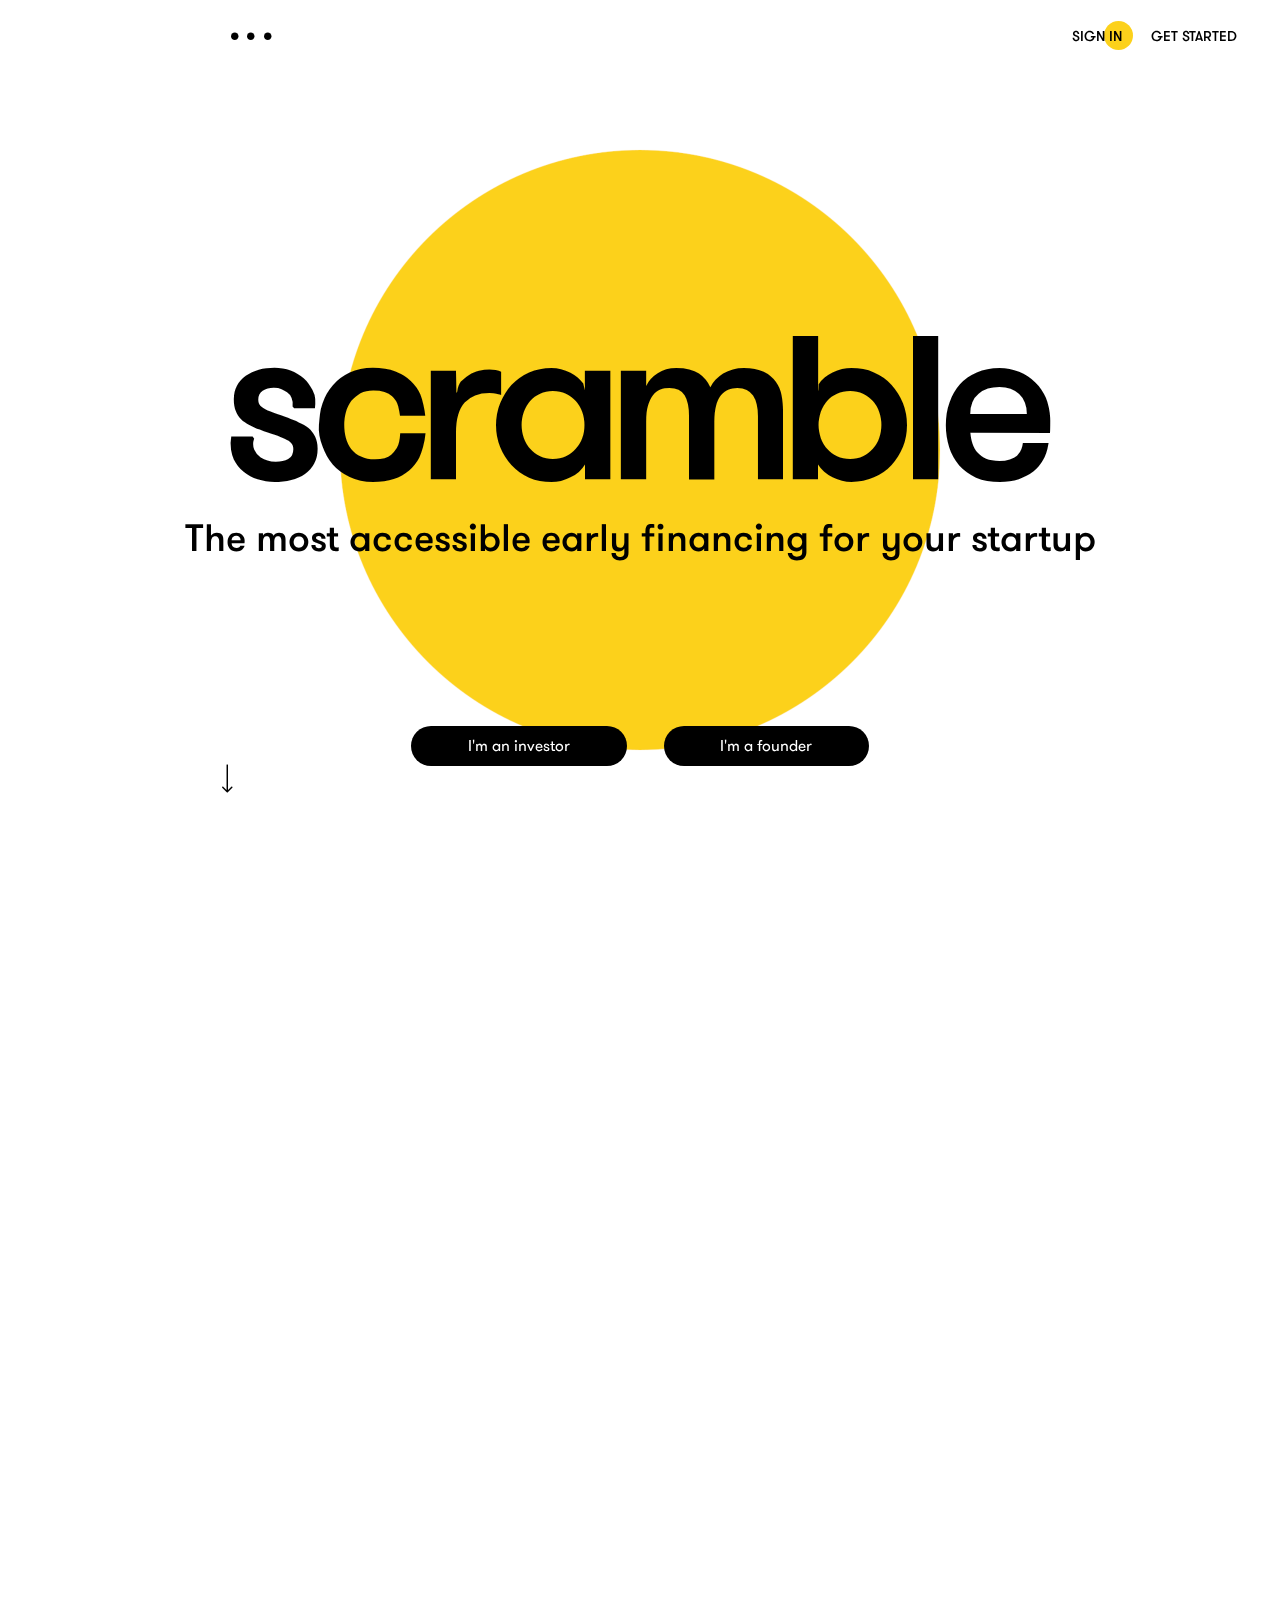
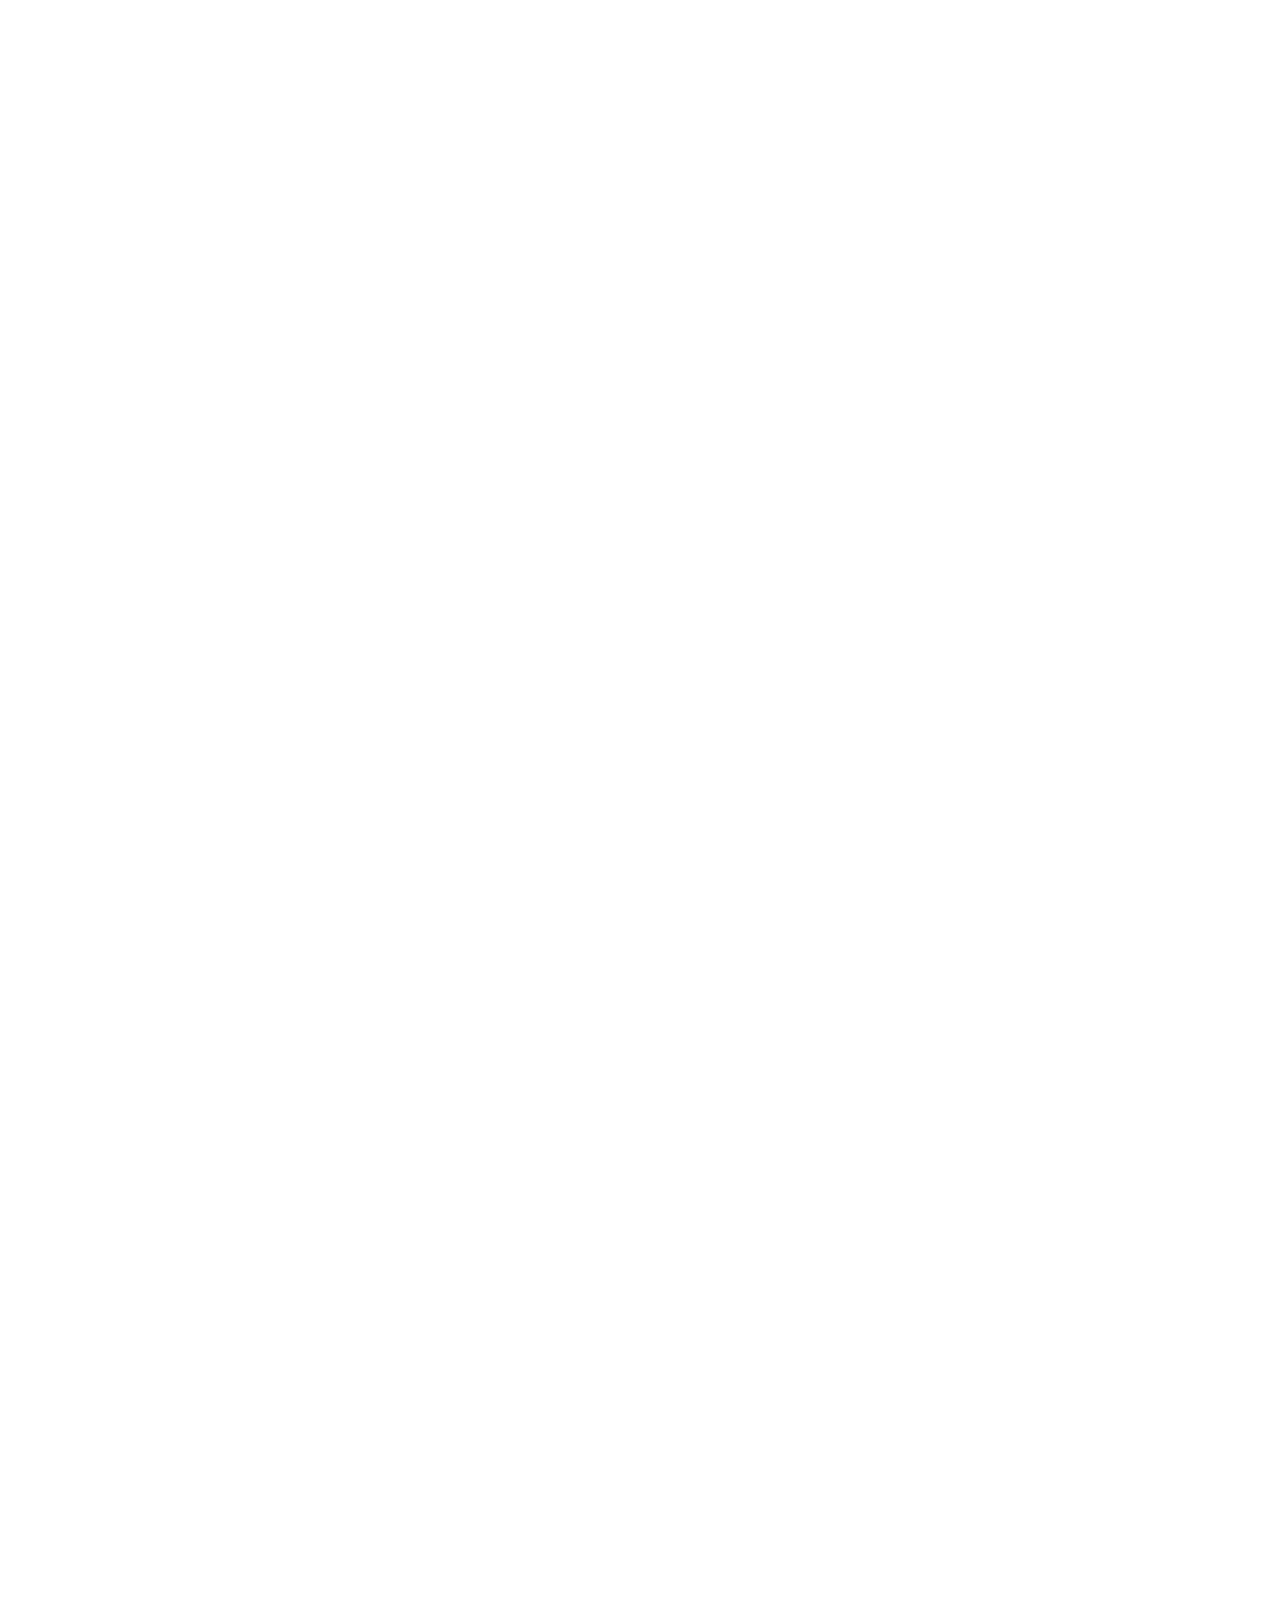
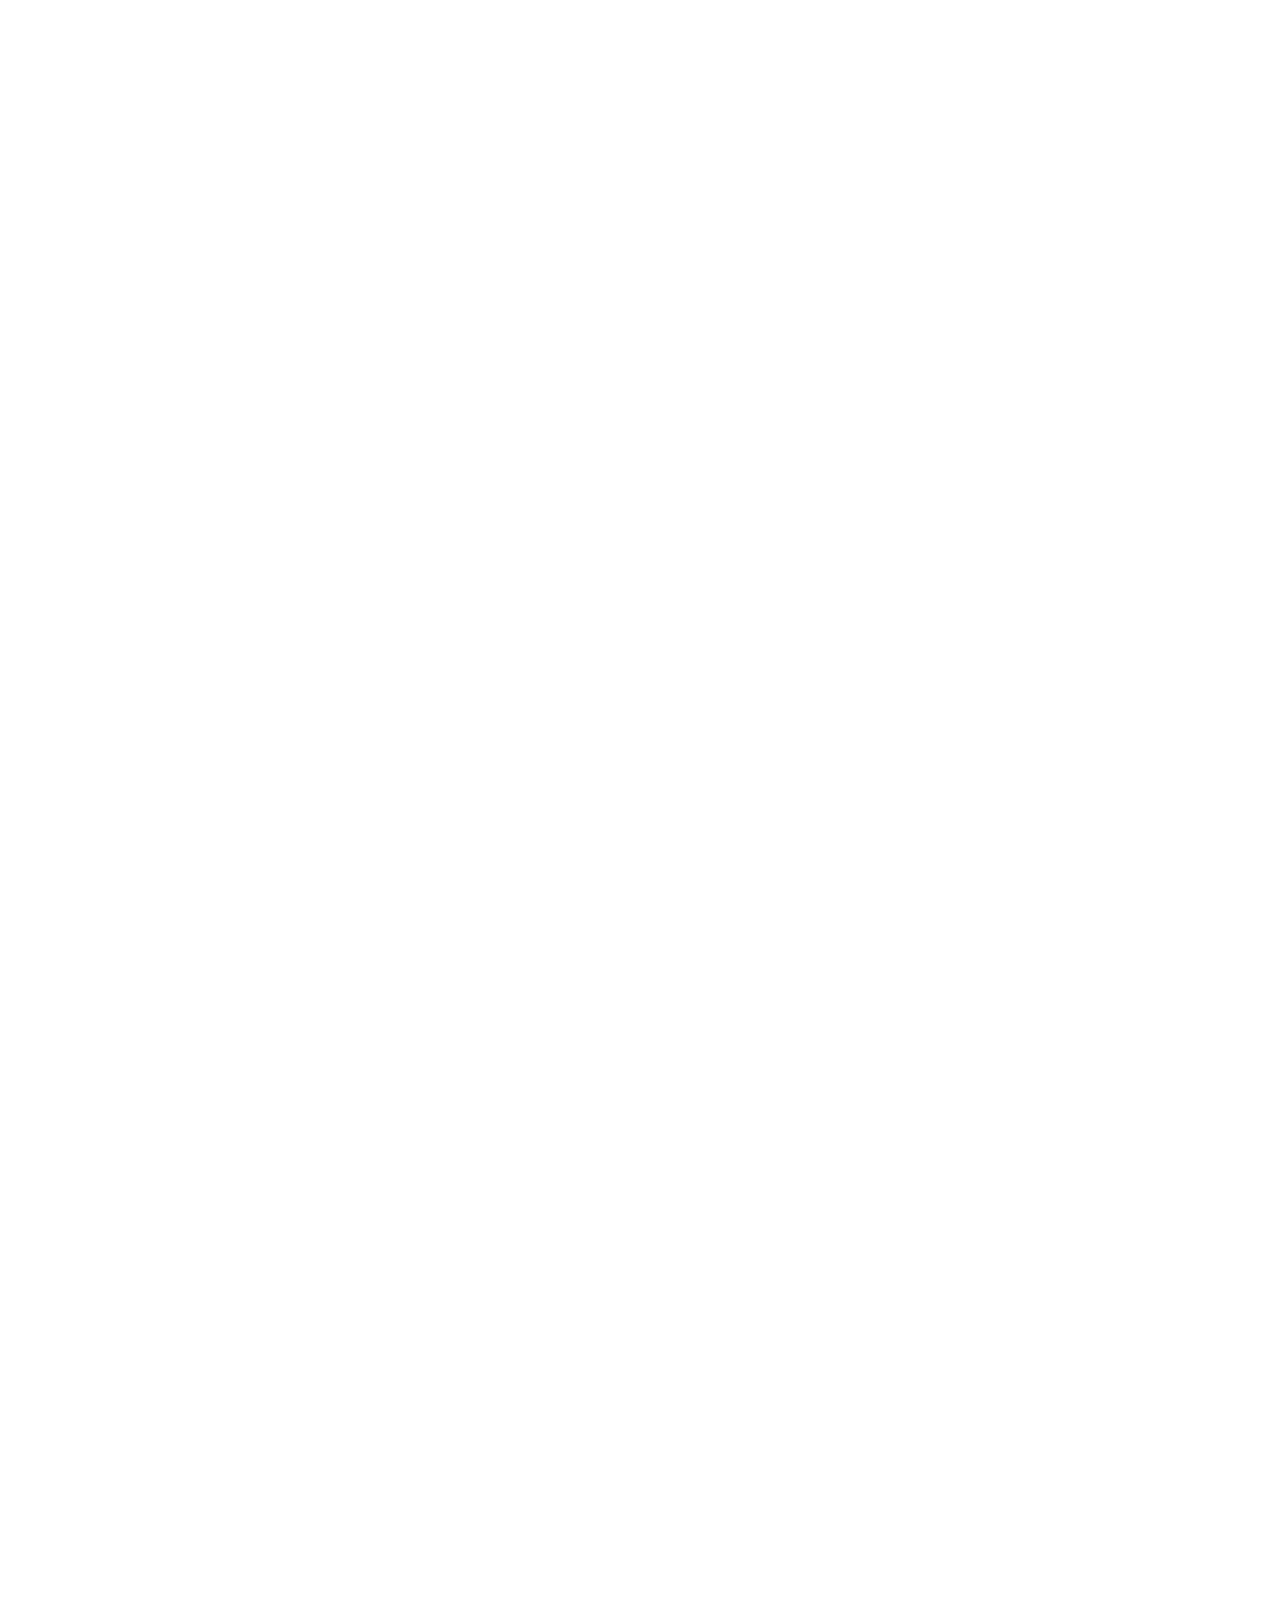
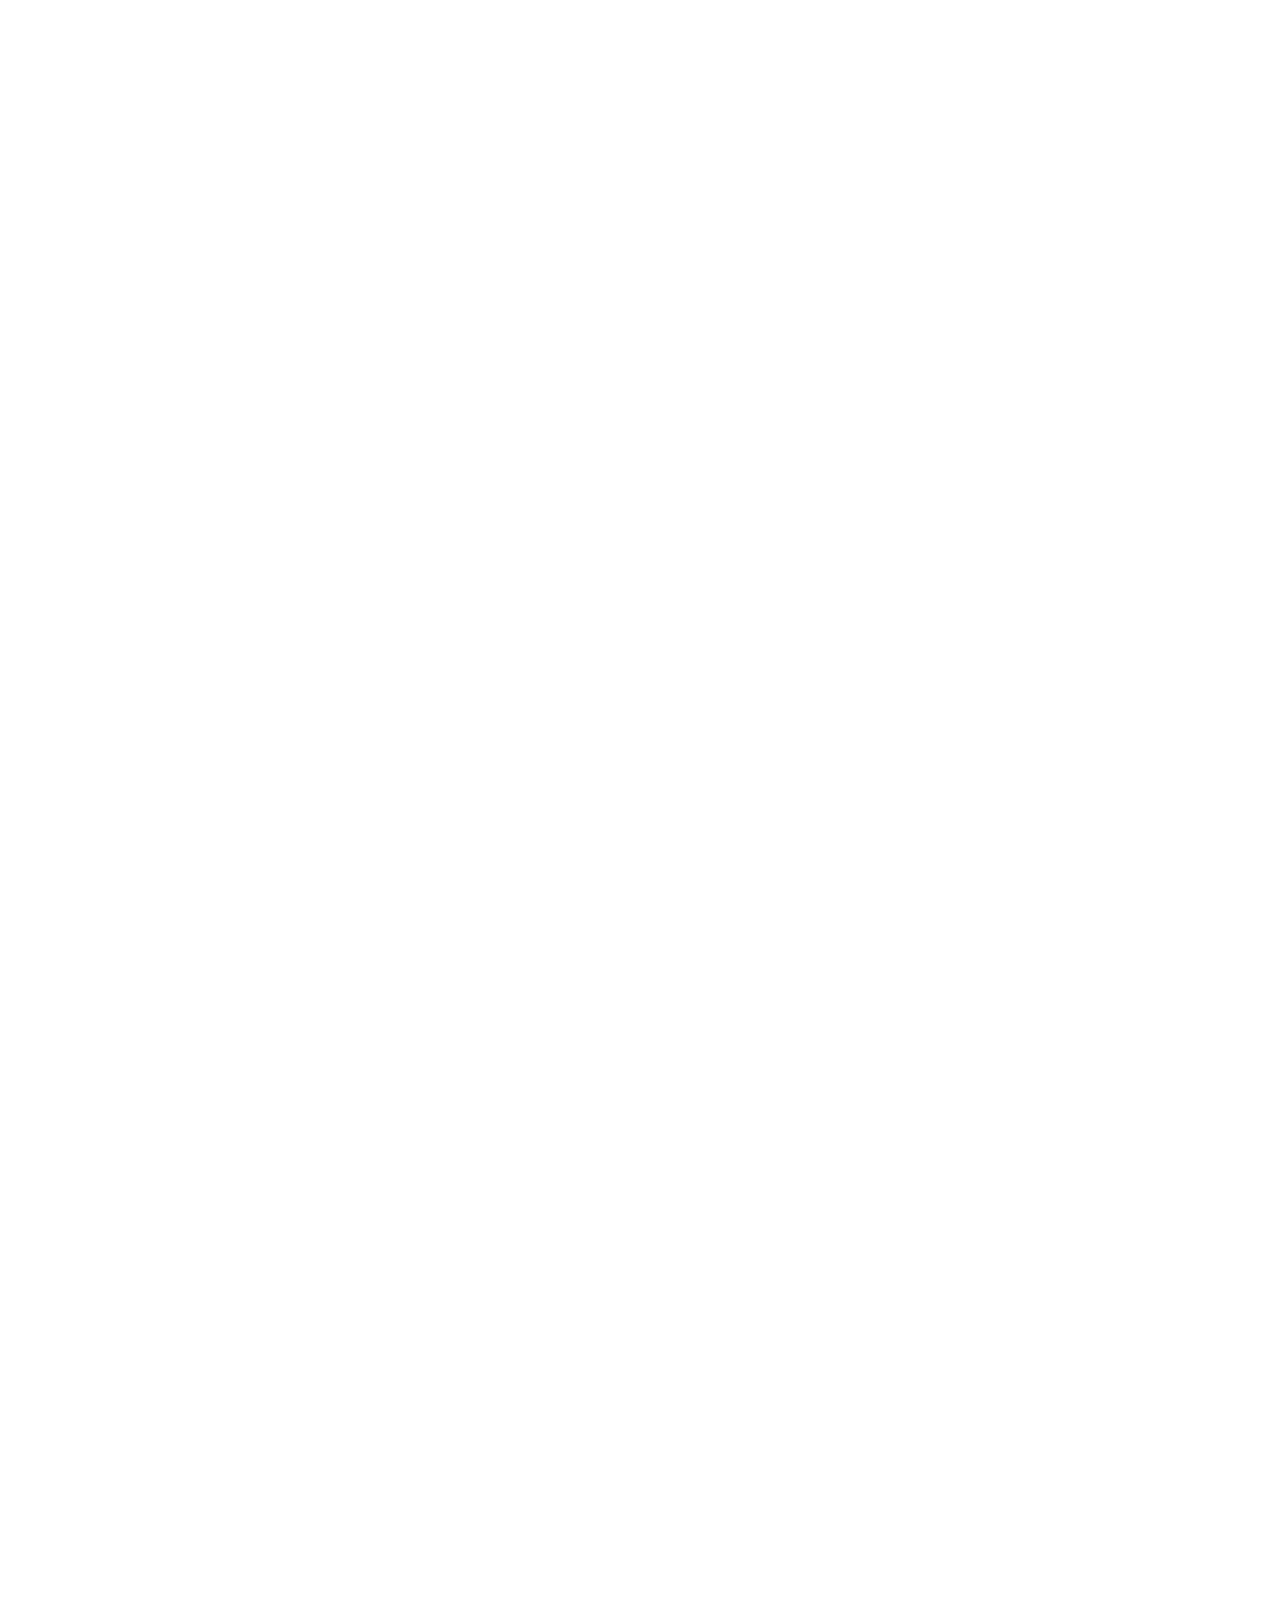
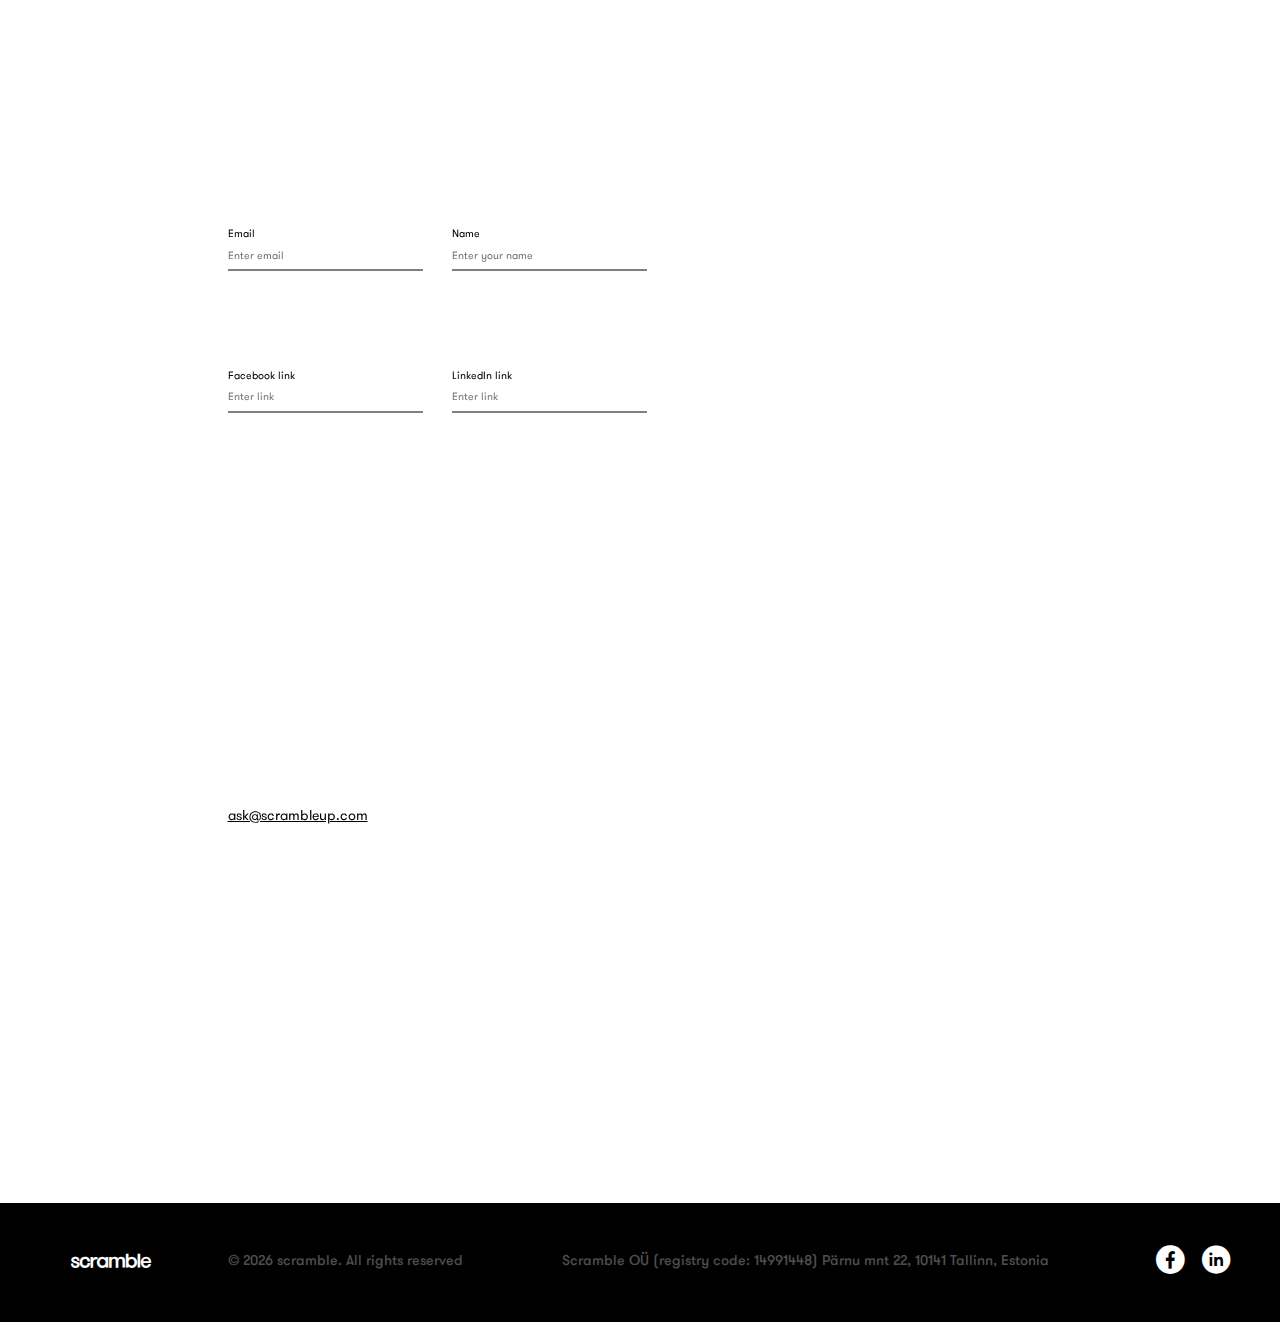
==== commit 8ce477ab: "Update index.html" ====
--- a/index.html
+++ b/index.html
@@ -115,7 +115,9 @@
     <div class="slide">
       <div class="row">
         <div class="col-40 mcol-90">
-          <p class="headline">For the majority of founders, access to startup capital is a constant pain point</p>
+          <p class="headline">For a&nbsp;startup founder</p>
+          <p>Most early stage start-ups are &laquo;default dead&raquo;: <br class="md-none">they will cease to&nbsp;exist
+            unless founders raise capital.</p>
         </div>
         <div class="col-60 md-none">
           <div class="row">
@@ -208,8 +210,8 @@
       <div class="row">
         <div class="col-60 mcol-90">
           <p class="headline">Scramble enables </br>
-            startups to raise up</br>
-            to €1M early debt.
+            startups to raise up to</br>
+            €1M loan.
           </p>
           <p class="headline">
             No equity. No collateral. </br>
@@ -253,7 +255,8 @@
     <div class="slide">
       <div class="row">
         <div class="col-55 mcol-90">
-          <p class="headline">Simple process to be funded</p>
+          <p class="headline"> <b>Founders</b> play crucial role </br> in deciding who gets funded </br> on the platform</p>
+          <p>Scramble provides  financing in a three-step process</p>
         </div>
         <div class="col-33 mcol-90" style="margin: 0.7rem 0 0 -0.6rem;"></div>
       </div>
@@ -261,13 +264,13 @@
         <div class="col-90 mcol-90">
           <ol class="dot v-scroll cs-threecircles">
             <li class="col-33 mcol-66">
-              <p>Startup credit limit is pre-approved by Scramble based on the estimate of lifetime income of each co- founder</p>
+              <p>Scramble pre-approves credit limit to each founder based on the estimate of lifetime personal income</p>
             </li>
             <li class="col-33 mcol-66">
-              <p>Startups set their fundraising goal and acceptable loan terms</p>
+              <p>Investors set preferences for the risk level and types of founders they want to fund</p>
             </li>
             <li class="col-33 mcol-66">
-              <p>Private investors allocate capital to startups via monthly fundraising rounds</p>
+              <p>Founders decide who is actually funded using mutual insurance</p>
             </li>
           </ol>
         </div>
@@ -367,6 +370,511 @@
 
     </script>
   </section>
+  <section id="solution1">
+    <div class="slide">
+      <div class="row">
+        <div class="col-40 mcol-90">
+          <p class="headline">High-trust founder community</p>
+          <p>
+            Trust among founder members is at the heart of
+            the value that <b>scramble</b> platform provides.
+            Founders are mutually validated using peer-topeer mutual insurance mechanism
+          </p>
+        </div>
+        <div class="col-40 mcol-90" style="margin: 0.7rem 0 0 0;"></div>
+      </div>
+      <div id="s1_faces" class="row" style="margin-top: 5rem;">
+        <div class="col-20 mcol-50">
+          <div class="btn-face">
+            <div class="bg face-1" data-face="url('/assets/img/face1.png')"></div>
+            <video muted playsinline poster="/assets/img/face1.png">
+              <source src="/assets/img/bg-yellow/face1.mp4" type="video/mp4"></source>
+            </video>
+            <!-- <span class="tooltip hide">Hi, I'm James Franco <i class="">1</i></span> -->
+            <div class="add"></div>
+          </div>
+        </div>
+        <div class="col-20 mcol-50">
+          <div class="btn-face">
+            <div class="bg face-6" data-face="url('/assets/img/face6.png')"></div>
+            <video muted playsinline poster="/assets/img/face6.png">
+              <source src="/assets/img/bg-yellow/face6.mp4" type="video/mp4"></source>
+            </video>
+            <!-- <span class="tooltip hide">Hi, I'm <br>Joshua Doe <br><i class="">6</i></span> -->
+            <div class="add"></div>
+          </div>
+        </div>
+        <div class="col-20 mcol-50 md-none">
+          <div class="btn-face">
+            <div class="bg face-3" data-face="url('/assets/img/face3.png')"></div>
+            <video muted playsinline poster="/assets/img/face3.png">
+              <source src="/assets/img/bg-yellow/face3.mp4" type="video/mp4"></source>
+            </video>
+            <!-- <span class="tooltip hide">Hi, I'm Don Franco <i class="">3</i></span> -->
+            <div class="add"></div>
+          </div>
+        </div>
+        <div class="col-20 mcol-50 md-none">
+          <div class="btn-face">
+            <div class="bg face-4" data-face="url('/assets/img/face4.png')"></div>
+            <video muted playsinline poster="/assets/img/face4.png">
+              <source src="/assets/img/bg-yellow/face4.mp4" type="video/mp4"></source>
+            </video>
+            <!-- <span class="tooltip hide">Hi, I'm Felicia Franco <i class="">4</i></span> -->
+            <div class="add"></div>
+          </div>
+        </div>
+        <div class="col-20 mcol-50 md-none">
+          <div class="btn-face">
+            <div class="bg face-5" data-face="url('/assets/img/face5.png')"></div>
+            <video muted playsinline poster="/assets/img/face5.png">
+              <source src="/assets/img/bg-yellow/face5.mp4" type="video/mp4"></source>
+            </video>
+            <!-- <span class="tooltip hide">Hi, I'm <br>Joshua Doe <br><i class="">5</i></span> -->
+            <div class="add"></div>
+          </div>
+        </div>
+      </div>
+    </div>
+    <script type="text/javascript">
+      let s1_faces = document.querySelector("#s1_faces");
+      let s1_face_adds = s1_faces.querySelectorAll("#solution1 .btn-face .add");
+      s1_face_adds.forEach(function (face_add) {
+        let face = face_add.parentNode;
+        let face_video = face.querySelector("video");
+        // let face_tooltip = face.querySelector(".tooltip");
+
+        face_add.addEventListener('click', function (e) {
+          face.classList.toggle("selected");
+          face.classList.add("playing");
+          // face_tooltip.classList.remove("hide");
+          if (s1_faces.querySelectorAll(".btn-face.selected").length > 0) {
+            s1_faces.classList.add("selected");
+          } else {
+            s1_faces.classList.remove("selected");
+          }
+          face_video.play();
+        });
+        face_video.addEventListener('ended', function (e) {
+          face.classList.remove("playing");
+          // face_tooltip.classList.add("hide");
+        });
+      });
+    </script>
+  </section>
+  <section id="solution2">
+    <div class="slide">
+      <div class="row">
+        <div class="col-40 mcol-90" style="padding-top: 3rem;">
+          <p class="headline">Mutual insurance pool is your calculated bet on the trustworthy founders</p>
+        </div>
+        <div class="col-60 mcol-90" style="margin-bottom: 3em;">
+          <svg xmlns="http://www.w3.org/2000/svg" viewBox="0 0 400 50">
+            <defs>
+              <marker id="arrowhead" viewBox="0 0 10 10" refX="9" refY="5" markerWidth="6" markerHeight="6"
+                      orient="auto">
+                <path d="M 0 0 L 10 5 L 0 10"></path>
+              </marker>
+            </defs>
+            <g fill="none" stroke="black" stroke-width="2" marker-end="url(#arrowhead)">
+              <path id="arrow-1" d="M100,45 Q 200,-40 300,45">
+                <animate attributeType="XML" attributeName="d"
+                         begin="2s" dur="2s" fill="remove" repeatCount="indefinite"
+                         keyTimes="0;0.2;0.4;0.6;0.8;1"
+                         values="M100,45 Q 100,45 105,40;
+                              M100,45 Q 125,25 150,13;
+                              M100,45 Q 150,5 200,5;
+                              M100,45 Q 175,-20 250,13;
+                              M100,45 Q 200,-40 300,45;
+                              M100,45 Q 200,-40 300,45;"/>
+              </path>
+            </g>
+          </svg>
+          <div class="row">
+            <div class="col-40">
+              <div class="btn-face">
+                <div class="bg face-1"></div>
+                <video muted playsinline poster="/assets/img/face1.png">
+                  <source src="/assets/img/bg-yellow/face1.mp4" type="video/mp4"></source>
+                </video>
+              </div>
+            </div>
+            <div class="col-40" style="margin-left: auto">
+              <div class="btn-face">
+                <div class="bg face-6"></div>
+                <video muted playsinline poster="/assets/img/face6.png">
+                  <source src="/assets/img/bg-yellow/face6.mp4" type="video/mp4"></source>
+                </video>
+              </div>
+            </div>
+          </div>
+          <svg xmlns="http://www.w3.org/2000/svg" viewBox="0 0 400 50">
+            <defs>
+              <marker id="arrowhead" viewBox="0 0 10 10" refX="9" refY="5" markerWidth="6" markerHeight="6"
+                      orient="auto">
+                <path d="M 0 0 L 10 5 L 0 10"></path>
+              </marker>
+            </defs>
+            <g fill="none" stroke="black" stroke-width="2" marker-end="url(#arrowhead)">
+              <path id="arrow-1" d="M300,5 Q 200,90 100,5">
+                <animate attributeType="XML" attributeName="d"
+                         begin="2s" dur="2s" fill="remove" repeatCount="indefinite"
+                         keyTimes="0;0.2;0.4;0.6;0.8;1"
+                         values="M300,5 Q 300,5 295,10;
+                              M300,5 Q 275,25 250,35;
+                              M300,5 Q 250,45 200,45;
+                              M300,5 Q 225,70 150,35;
+                              M300,5 Q 200,90 100,5;
+                              M300,5 Q 200,90 100,5;"/>
+              </path>
+            </g>
+          </svg>
+        </div>
+      </div>
+      <div class="row">
+        <div class="col-50 mcol-90" style="display: flex; align-items: flex-start; margin-top: -4rem;">
+          <ul class="sm-dot hidden">
+            <li class="col-50 mcol-100">Startups in a pool agree to insure investors against default by a founder on her/his personal obligations. Insurance is triggered if a founder of a failed startup refuses to repay their startup’s debt from personal income</li>
+            <li class="col-50 mcol-100">Startups contribute up to 20% of the principal borrowed for mutual insurance</li>
+            <li class="col-50 mcol-100">Each startup voluntarily selects their mutual insurance partners. A startup must have at least 4 mutual insurance partners to be eligible for funding</li>
+            <li class="col-50 mcol-100">No&nbsp;more than&nbsp;25% of&nbsp;the loan amount per one swap partner</li>
+          </ul>
+          <a class="btn-add"></a>
+        </div>
+        <!-- <div class="col-10">
+        </div> -->
+      </div>
+    </div>
+    <script type="text/javascript">
+      let s2_ul_sm_dot = document.querySelector("#solution2 ul.sm-dot");
+      let s2_svg = document.querySelectorAll("#solution2 svg");
+      let s2_face_videos = document.querySelectorAll("#solution2 .btn-face video");
+      s2_face_videos.forEach(function (v) {
+        v.pause();
+      });
+      s2_svg.forEach(function (svg) {
+        svg.pauseAnimations();
+      });
+      document.querySelector("#solution2 .btn-add").addEventListener('click', function (e) {
+        // console.log(s2_svg)
+        s2_svg.forEach(function (svg) {
+          svg.animationsPaused() ? svg.unpauseAnimations() : svg.pauseAnimations();
+        });
+        s2_face_videos.forEach(function (v) {
+          v.play();
+        });
+        this.classList.toggle('visible');
+        s2_ul_sm_dot.classList.toggle('visible');
+        s2_ul_sm_dot.classList.toggle('hidden');
+
+      });
+
+    </script>
+  </section>
+
+
+  <section id="solution3">
+    <div class="slide">
+      <div class="row cs-financing">
+        <div class="col-50 mcol-90 cs-financing-block" style="position: relative; min-height: 15em;">
+          <div class="s3_targets active">
+            <!-- <p class="headline">Your financing works well in&nbsp;case of&nbsp;both company success and failure</p> -->
+            <p class="headline">Financing remains founder-friendly regardless if&nbsp;your company succeeds or&nbsp;fails</p>
+            <p></p>
+          </div>
+          <div class="s3_targets">
+            <p class="headline">If&nbsp;my&nbsp;company succeeds</p>
+            <!-- <p>In&nbsp;this case, even if&nbsp;all pairs of&nbsp;swaps fail, the cost of&nbsp;money will still be&nbsp;10&nbsp;times lower than for equity investments</p> -->
+            <p>Worst case, I repay 1.2x the original principal. That would happen if startups I selected for a mutual insurance pool have failed and then their founders refused/failed to repay their personal obligations. In such worst case, my own cost of money is still 10x lower than for an equity investment</p>
+          </div>
+          <div class="s3_targets">
+            <p class="headline">If&nbsp;my&nbsp;company fails</p>
+            <!-- <p <p>at&nbsp;least part (if&nbsp;not all) of&nbsp;my&nbsp;debt will be&nbsp;repaid <br>by&nbsp;successful swap pairs</p> -->
+            <p>My mutual insurance partners will keep repaying my debt to the investors on the original schedule. In the meantime, I have 60 months to gradually repay the unpaid original borrowed amount at a low interest rate (5%) back to my insurance partners. I’m not personally liable for the unpaid accumulated interest, late payment charges, or other fees of my failed startup</p>
+          </div>
+          <!-- <div style="padding: 7rem;"></div> -->
+        </div>
+        <div class="col-50 mcol-90">
+          <div class="row cs-financing-buttons">
+            <div class="col-33 md-none">
+            </div>
+            <div class="col-33 mcol-50">
+              <a class="btn-outline-circle" data-target="1">Success</a>
+            </div>
+            <div class="col-33 mcol-50">
+              <a class="btn-outline-circle" data-target="2">Failure</a>
+            </div>
+          </div>
+        </div>
+      </div>
+      <div class="row faces md-none">
+        <div class="col-30" style="position: relative;">
+          <div class="row">
+            <div class="col-40" style="margin-top: 5rem;">
+              <div id="s3-arrow-6" class="left" style="width: 14rem; height: 2rem;">
+                <svg xmlns="http://www.w3.org/2000/svg" viewBox="0 0 115 16">
+                  <defs>
+                    <marker id="startarrow" viewBox="0 0 10 10" refX="5" refY="5" markerWidth="4" markerHeight="4"
+                            orient="auto">
+                      <path d="M 0 5 L 10 0 L 10 10"></path>
+                    </marker>
+                    <marker id="endarrow" viewBox="0 0 10 10" refX="5" refY="5" markerWidth="4" markerHeight="4"
+                            orient="auto">
+                      <path d="M 0 0 L 10 5 L 0 10"></path>
+                    </marker>
+                  </defs>
+                  <path fill="none" stroke="black" stroke-width="1.5" marker-end="url(#endarrow)"
+                        d="M110,5 Q 50,20 5,5">
+
+                  </path>
+                </svg>
+              </div>
+              <div class="btn-face">
+                <div class="bg face-6"></div>
+                <video muted playsinline poster="/assets/img/face6.png">
+                  <source src="/assets/img/bg-yellow/face6.mp4" type="video/mp4"></source>
+                </video>
+              </div>
+            </div>
+            <div class="col-40">
+              <div id="s3-arrow-7" class="left" style="width: 6rem;">
+                <svg xmlns="http://www.w3.org/2000/svg" viewBox="0 0 50 20">
+                  <defs>
+                    <marker id="startarrow" viewBox="0 0 10 10" refX="9" refY="5" markerWidth="4" markerHeight="4"
+                            orient="auto">
+                      <path d="M 0 5 L 10 0 L 10 10"></path>
+                    </marker>
+                    <marker id="endarrow" viewBox="0 0 10 10" refX="9" refY="5" markerWidth="4" markerHeight="4"
+                            orient="auto">
+                      <path d="M 0 0 L 10 5 L 0 10"></path>
+                    </marker>
+                  </defs>
+                  <path fill="none" stroke="black" stroke-width="1.5" marker-end="url(#endarrow)" d="M45,15 Q 35,5 5,5">
+
+                  </path>
+                </svg>
+              </div>
+              <div class="btn-face">
+                <div class="bg face-7"></div>
+                <video muted playsinline poster="/assets/img/face7.png">
+                  <source src="/assets/img/bg-yellow/face7.mp4" type="video/mp4"></source>
+                </video>
+              </div>
+            </div>
+            <div class="col-40" style="margin: auto;">
+              <div id="s3-arrow-3" class="left" style="margin-top: 0; width: 9rem;">
+                <svg xmlns="http://www.w3.org/2000/svg" viewBox="0 0 70 25">
+                  <defs>
+                    <marker id="startarrow" viewBox="0 0 10 10" refX="9" refY="5" markerWidth="4" markerHeight="4"
+                            orient="auto">
+                      <path d="M 0 5 L 10 0 L 10 10"></path>
+                    </marker>
+                    <marker id="endarrow" viewBox="0 0 10 10" refX="9" refY="5" markerWidth="4" markerHeight="4"
+                            orient="auto">
+                      <path d="M 0 0 L 10 5 L 0 10"></path>
+                    </marker>
+                  </defs>
+                  <path fill="none" stroke="black" stroke-width="1.5" marker-end="url(#endarrow)"
+                        d="M65,5 Q 40,20 5,20">
+
+                  </path>
+                </svg>
+              </div>
+              <div class="btn-face">
+                <div class="bg face-3"></div>
+                <video muted playsinline poster="/assets/img/face3.png">
+                  <source src="/assets/img/bg-yellow/face3.mp4" type="video/mp4"></source>
+                </video>
+              </div>
+            </div>
+          </div>
+        </div>
+        <div class="col-25">
+          <div class="btn-face">
+            <div class="bg face-1"></div>
+            <video muted playsinline poster="/assets/img/face1.png">
+              <source src="/assets/img/bg-yellow/face1.mp4" type="video/mp4"></source>
+            </video>
+          </div>
+        </div>
+        <div class="col-30" style="position: relative; margin-left: 3rem;">
+          <div class="row faces">
+            <div class="col-40">
+              <div id="s3-arrow-2" class="right" style="width: 5rem; margin-left: -5rem; height:2rem;">
+                <svg xmlns="http://www.w3.org/2000/svg" viewBox="0 0 40 16">
+                  <defs>
+                    <marker id="startarrow" viewBox="0 0 10 10" refX="9" refY="5" markerWidth="4" markerHeight="4"
+                            orient="auto">
+                      <path d="M 0 5 L 10 0 L 10 10"></path>
+                    </marker>
+                    <marker id="endarrow" viewBox="0 0 10 10" refX="9" refY="5" markerWidth="4" markerHeight="4"
+                            orient="auto">
+                      <path d="M 0 0 L 10 5 L 0 10"></path>
+                    </marker>
+                  </defs>
+                  <path fill="none" stroke="black" stroke-width="1.5" marker-end="url(#endarrow)" d="M5,15 Q 20,5 35,5">
+
+                  </path>
+                </svg>
+              </div>
+              <div class="btn-face">
+                <div class="bg face-2"></div>
+                <video muted playsinline poster="/assets/img/face2.png">
+                  <source src="/assets/img/bg-yellow/face2.mp4" type="video/mp4"></source>
+                </video>
+              </div>
+            </div>
+            <div class="col-40" style="margin-top: 4rem; margin-left: auto;">
+              <div id="s3-arrow-5" class="right" style="width: 18rem; margin-left: -18rem;">
+                <svg xmlns="http://www.w3.org/2000/svg" viewBox="0 0 144 22">
+                  <defs>
+                    <marker id="startarrow" viewBox="0 0 10 10" refX="9" refY="5" markerWidth="4" markerHeight="4"
+                            orient="auto">
+                      <path d="M 0 5 L 10 0 L 10 10"></path>
+                    </marker>
+                    <marker id="endarrow" viewBox="0 0 10 10" refX="9" refY="5" markerWidth="4" markerHeight="4"
+                            orient="auto">
+                      <path d="M 0 0 L 10 5 L 0 10"></path>
+                    </marker>
+                  </defs>
+                  <path fill="none" stroke="black" stroke-width="1.5" marker-end="url(#endarrow)"
+                        d="M5,10 Q 70,20 140,5">
+
+                  </path>
+                </svg>
+              </div>
+              <div class="btn-face">
+                <div class="bg face-5"></div>
+                <video muted playsinline poster="/assets/img/face5.png">
+                  <source src="/assets/img/bg-yellow/face5.mp4" type="video/mp4"></source>
+                </video>
+              </div>
+            </div>
+            <div class="col-40" style="margin-left: 4rem;">
+              <div id="s3-arrow-4" class="right" style="width: 10rem; margin-left: -10rem; margin-top: 1rem;">
+                <svg xmlns="http://www.w3.org/2000/svg" viewBox="0 0 80 30">
+                  <defs>
+                    <marker id="startarrow" viewBox="0 0 10 10" refX="9" refY="5" markerWidth="4" markerHeight="4"
+                            orient="auto">
+                      <path d="M 0 5 L 10 0 L 10 10"></path>
+                    </marker>
+                    <marker id="endarrow" viewBox="0 0 10 10" refX="9" refY="5" markerWidth="4" markerHeight="4"
+                            orient="auto">
+                      <path d="M 0 0 L 10 5 L 0 10"></path>
+                    </marker>
+                  </defs>
+                  <path fill="none" stroke="black" stroke-width="1.5" marker-end="url(#endarrow)"
+                        d="M3,2 Q 30,20 75,25">
+
+                  </path>
+                </svg>
+              </div>
+              <div class="btn-face">
+                <div class="bg face-4"></div>
+                <video muted playsinline poster="/assets/img/face4.png">
+                  <source src="/assets/img/bg-yellow/face4.mp4" type="video/mp4"></source>
+                </video>
+              </div>
+            </div>
+          </div>
+        </div>
+      </div>
+    </div>
+    <script type="text/javascript">
+      let s3_controls = document.querySelectorAll("#solution3 a.btn-outline-circle");
+      let s3_controls_targets = document.querySelectorAll("#solution3 div.s3_targets");
+      let s3_faces = document.querySelector("#solution3 div.faces");
+      let s3_svg = document.querySelectorAll("#solution3 svg");
+      let s3_svg_p = document.querySelectorAll("#solution3 svg path");
+      let s3_v_1 = s3_faces.querySelectorAll(".btn-face .bg.face-1+video");
+      let s3_v_2 = s3_faces.querySelectorAll(".btn-face .bg:not(.face-1)+video");
+
+      // function s3_target_height_onresize() {
+      //   let s3_target_parent, s3_target_height = 0;
+      //   s3_controls_targets.forEach(function(item) {
+      //     console.log("Resize detected in s3");
+      //     s3_target_parent = item.parentElement;
+      //     s3_target_height = Math.max(s3_target_height, item.clientHeight);
+      //   });
+      //   s3_target_parent.style.minHeight = s3_target_height+"px";
+      //   console.log(s3_target_parent, s3_target_height);
+      // }
+      // window.addEventListener("resize", function() {
+      //     setTimeout(function() {
+      //       s3_target_height_onresize();
+      //     }, 566);
+      //   },
+      // false);
+
+      // s3_target_height_onresize();
+
+      s3_svg.forEach(function (svg) {
+        svg.style.opacity = 0;
+        svg.pauseAnimations();
+      });
+      s3_controls.forEach(function (item) {
+        item.addEventListener('mouseover', function (e) {
+          // console.log("in");
+
+          s3_controls_targets.forEach(function (target) {
+            target.classList.remove("active");
+          });
+          s3_svg.forEach(function (svg) {
+            svg.style.opacity = 1;
+            // svg.unpauseAnimations();
+          });
+          if (item.dataset.target - 1) {
+            s3_faces.classList.add("failure");
+            s3_faces.classList.remove("success");
+            s3_v_2.forEach(function (v) {
+              v.play();
+            });
+            // console.log("in 1");
+
+          } else {
+            s3_faces.classList.add("success");
+            s3_faces.classList.remove("failure");
+            s3_v_1.forEach(function (v) {
+              v.play();
+            });
+            // console.log("in 2");
+          }
+          s3_svg_p.forEach(function (p) {
+            if (item.dataset.target - 1) {
+              p.setAttribute("marker-start", "url(#startarrow)");
+              p.setAttribute("marker-end", "");
+            } else {
+              p.setAttribute("marker-end", "url(#endarrow)");
+              p.setAttribute("marker-start", "");
+            }
+          });
+          s3_controls_targets[item.dataset.target].classList.add("active");
+        }, false);
+        item.addEventListener('mouseout', function (e) {
+          // console.log("out");
+          s3_faces.classList.remove("failure");
+          s3_faces.classList.remove("success");
+          s3_v_1.forEach(function (v) {
+            v.pause();
+            v.currentTime = 0;
+          });
+          s3_v_2.forEach(function (v) {
+            v.pause();
+            v.currentTime = 0;
+          });
+
+          s3_controls_targets.forEach(function (target) {
+            target.classList.remove("active");
+          });
+          s3_svg.forEach(function (svg) {
+            svg.style.opacity = 0;
+            // svg.pauseAnimations();
+          });
+          s3_controls_targets[0].classList.add("active");
+        }, false);
+      });
+    </script>
+  </section>
   <section id="solution4">
     <div class="slide">
       <div class="row">
@@ -391,16 +899,17 @@
             <li>vs. alternative lenders
               <ul>
                 <li class="scramble-notebook">Financing not capped at 3-5x monthly revenue</li>
-                <li class="scramble-shield">Safe for the founder in case of startup failure: interest payments and all late fees waived
+                <li class="scramble-shield">Safe in&nbsp;case of&nbsp;business failure&nbsp;&mdash; no&nbsp;hidden
+                  charges or&nbsp;&laquo;unconventional&raquo; collection methods
                 </li>
                 <li class="scramble-money">Earliest financing available - can have no revenue or be unprofitable</li>
               </ul>
             </li>
             <li>vs. classic banks
               <ul>
-                <li class="scramble-wallet">No credit history checks, no collateral required</li>
+                <li class="scramble-wallet">Not interested in&nbsp;your personal credit history or&nbsp;assets</li>
                 <li class="scramble-notebook">Business can be&nbsp;just three months old and unproﬁtable</li>
-                <li class="scramble-smile">Simple and predictable decision process</li>
+                <li class="scramble-smile">Decisions made by&nbsp;peer founders, not bureaucrats</li>
               </ul>
             </li>
           </ul>
@@ -428,28 +937,28 @@
       </div>
       <ul class="row dot">
         <li class="col-33 mcol-50">
-          <p class="headline">€1M</p>
-          <p>maximum amount per startup</p>
+          <p class="headline">€250’000</p>
+          <p> maximum amount per&nbsp;founder</p>
         </li>
         <li class="col-33 mcol-50">
-          <p class="headline">6%</p>
-          <p>Annual interest</p>
+          <p class="headline">3&nbsp;<small>months</small></p>
+          <p>Can be extended or refinanced multiple times</p>
         </li>
         <li class="col-33 mcol-50">
-          <p class="headline">12%</p>
-          <p>success fee if startup able to repay the loan</p>
+          <p class="headline">60<small> months</small></p>
+          <p>To repay personal debt in case of startup failure</p>
         </li>
         <li class="col-33 mcol-50">
-          <p class="headline">18 months</p>
-          <p>startup loan term</p>
+          <p class="headline"><small>Zero interest</small></p>
+          <p>Within 3-months grace period</p>
         </li>
         <li class="col-33 mcol-50">
-          <p class="headline">12 month</p>
-          <p>grace period for the first 12 months (no principal payments)</p>
+          <p class="headline">7-10%</p>
+          <p>Origination fee</p>
         </li>
         <li class="col-33 mcol-50">
-          <p class="headline">60 months</p>
-          <p>to repay the loan principal in case startup fails</p>
+          <p class="headline">1.2&nbsp;<small>x</small></p>
+          <p>Maximum exposure if all swap partners fail</p>
         </li>
       </ul>
     </div>
@@ -614,7 +1123,13 @@
 </nav>
 <footer>
   <div class="logo"><i class="scramble scramble-logo"></i></div>
-  <div class="copyright muted">&copy; 2020 scramble. All rights reserved</div>
+  <div class="copyright muted">&copy; <span id="year"></span> scramble. All rights reserved</div>
+  <script>
+    const date = new Date();
+    const currentYear = date.getFullYear();
+    let year = document.querySelector("#year");
+    year.innerHTML = currentYear;
+  </script>
   <div class="address muted">Scramble OÜ (registry code: 14991448) Pärnu mnt 22, 10141 Tallinn, Estonia</div>
   <ul class="social">
     <li><a href="https://www.facebook.com/ScrambleUpCom/" target="_blank" rel="noopener"><i
